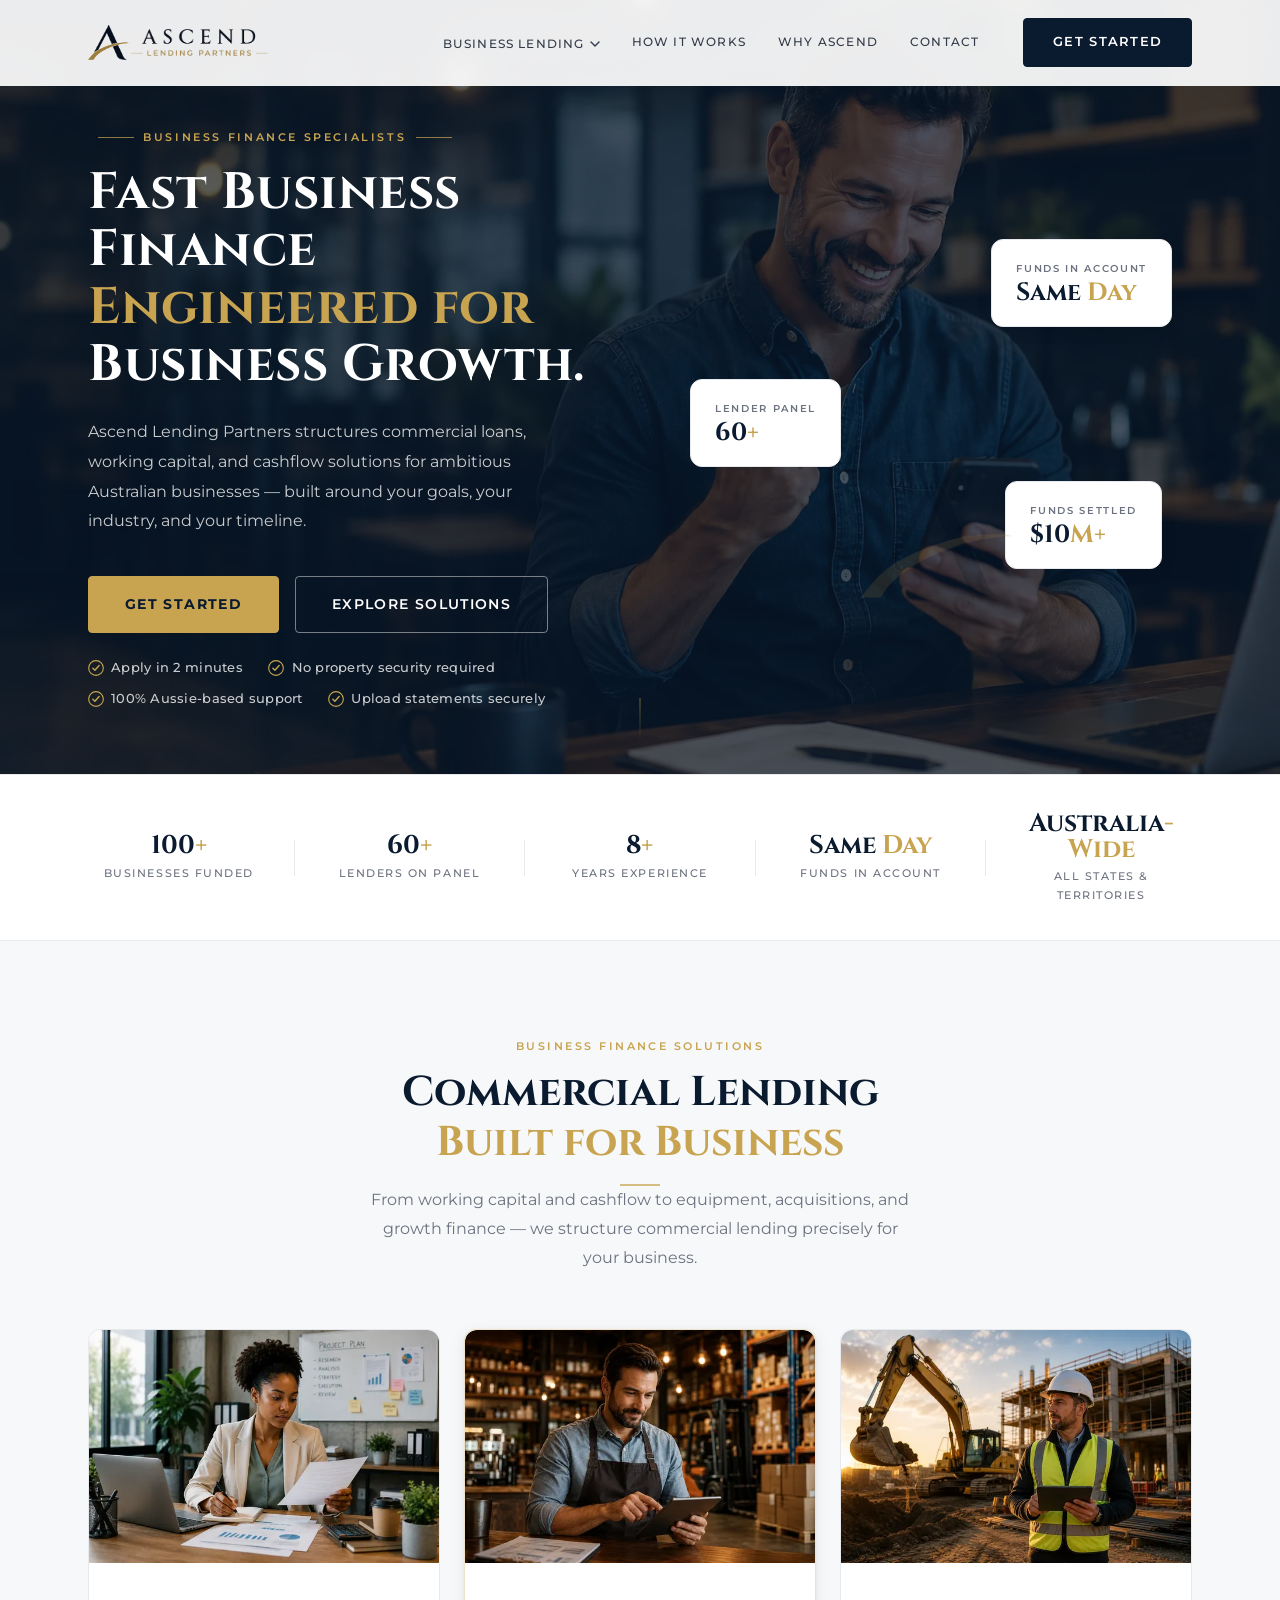
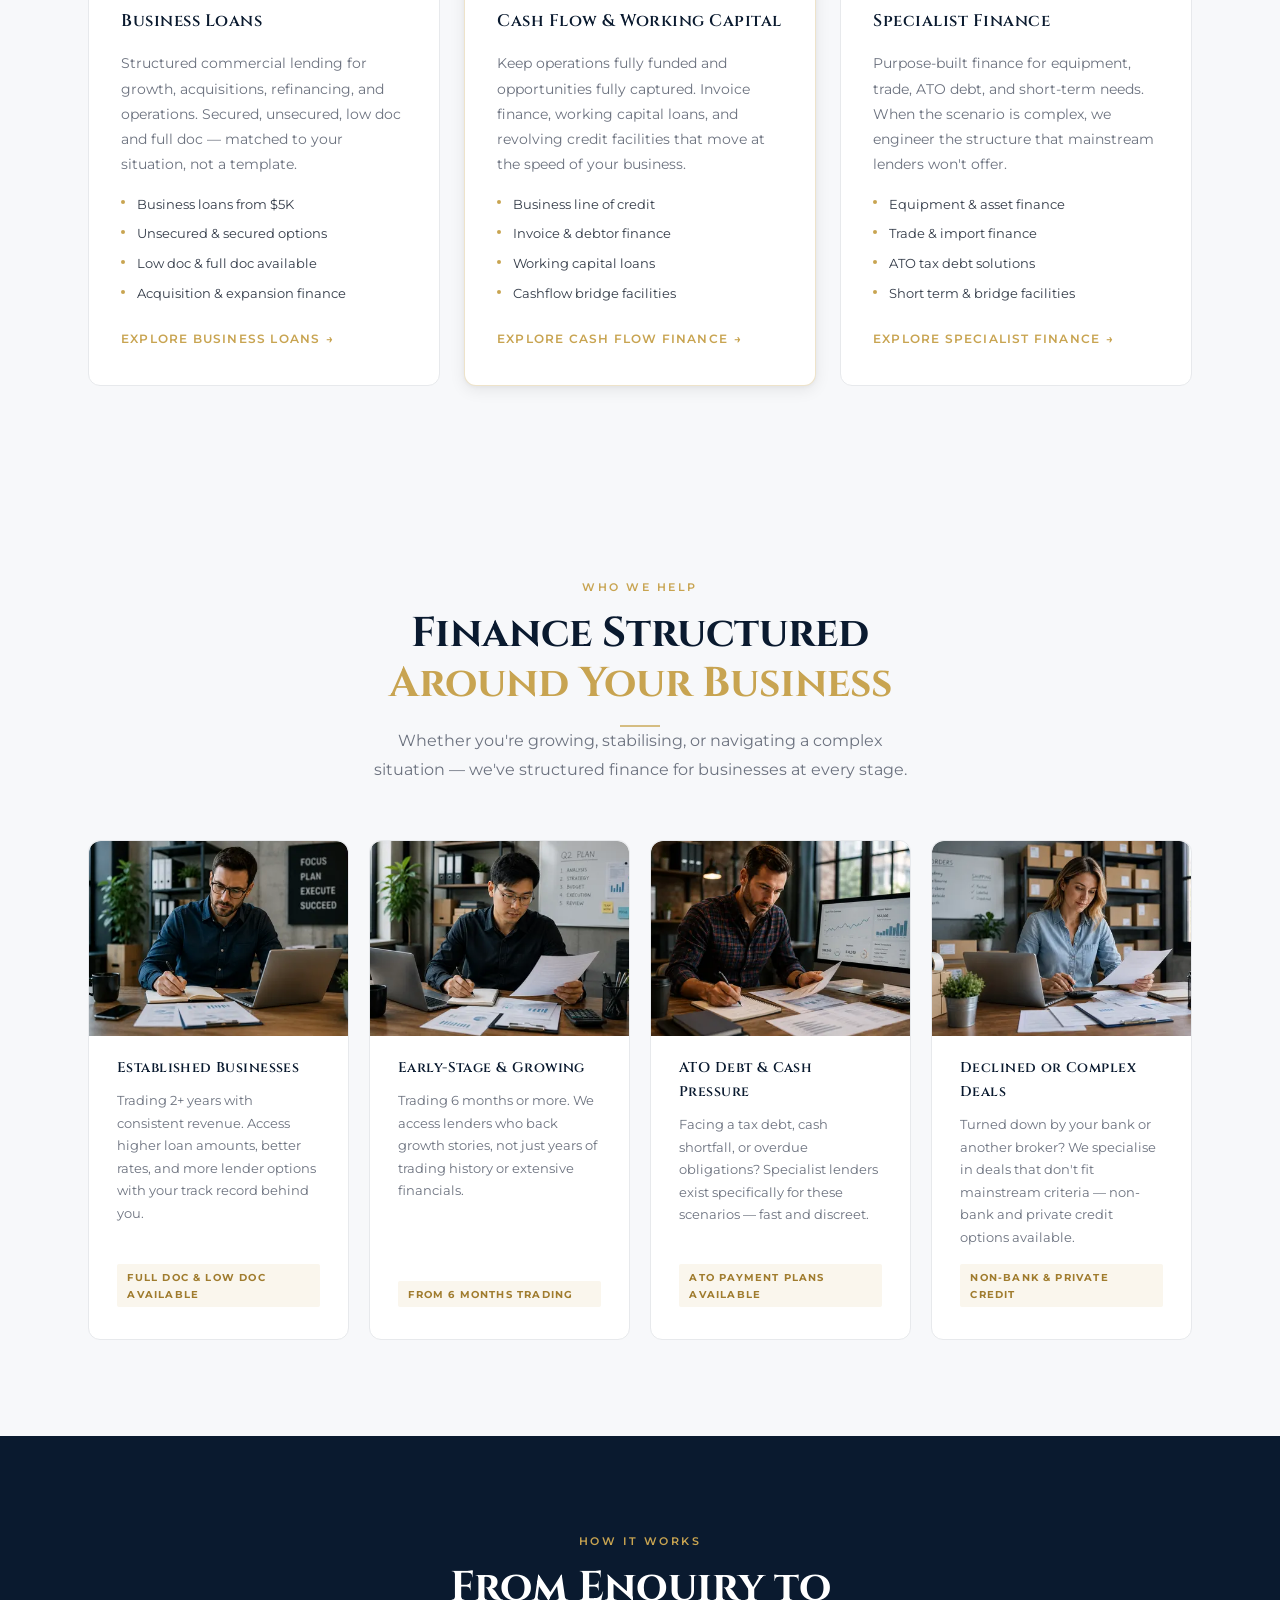
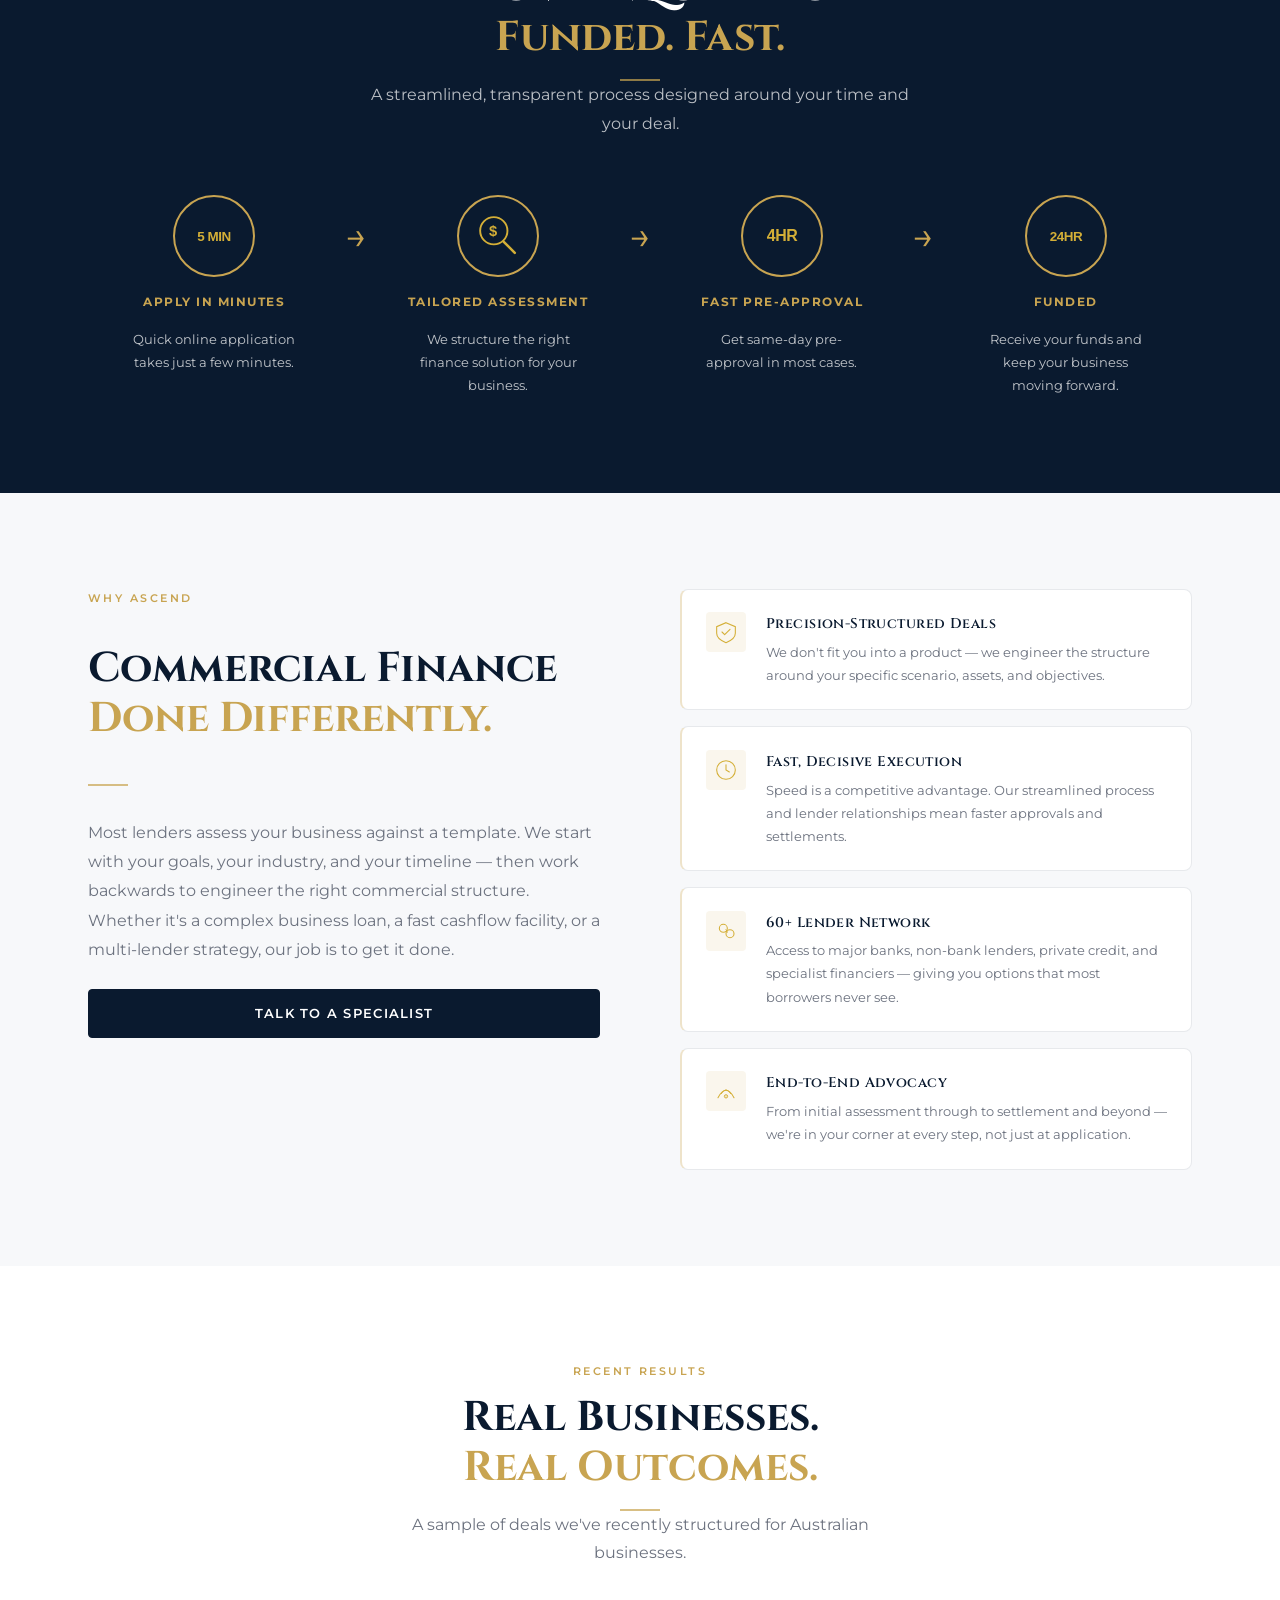
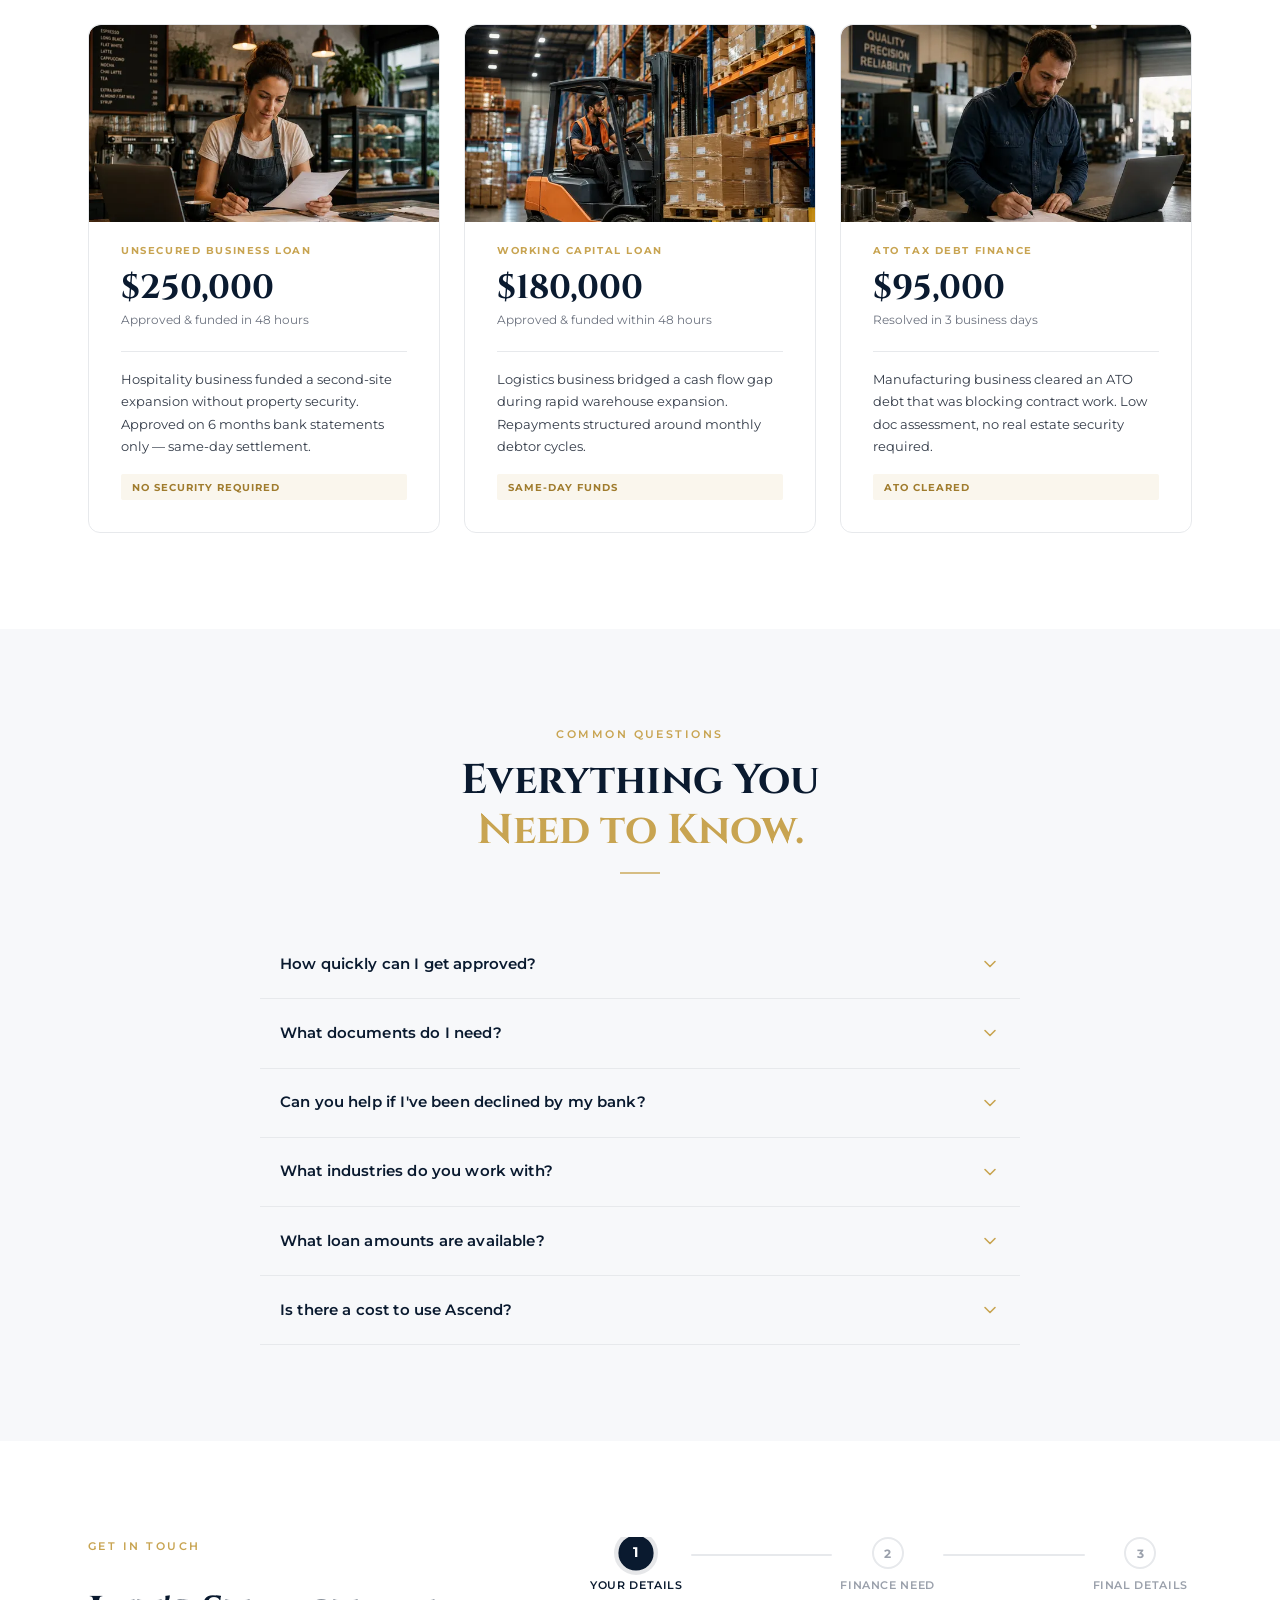
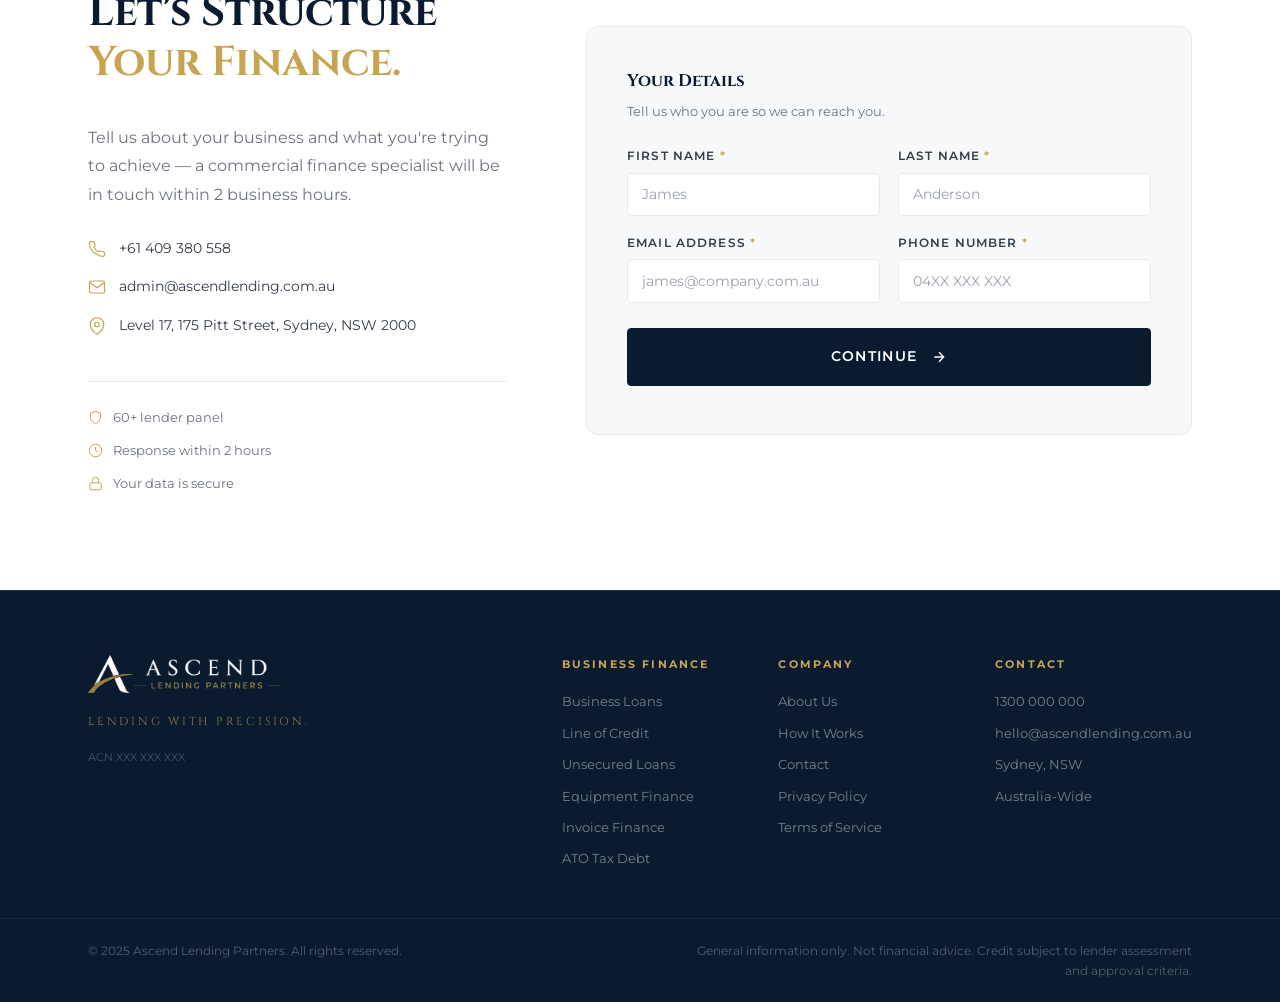
==== index.html @ f9c09571 "Add files via upload" ====
<!doctype html>
<html lang="en">
    <head>
        <meta charset="UTF-8" />
        <meta name="viewport" content="width=device-width, initial-scale=1.0" />
        <meta
            name="description"
            content="Ascend Lending Partners — specialist business finance brokers. Commercial loans, working capital, equipment finance and cashflow solutions for Australian businesses."
        />
        <title>Ascend Lending Partners — Business Finance Specialists</title>
        <style>
            /* Prevent flash of unstyled content */
            body {
                opacity: 0;
                transition: opacity 0.2s;
            }
            body.loaded {
                opacity: 1;
            }
        </style>
        <link rel="preconnect" href="https://fonts.googleapis.com" />
        <link rel="preconnect" href="https://fonts.gstatic.com" crossorigin />
        <link
            href="https://fonts.googleapis.com/css2?family=Cinzel:wght@400;600;700&family=Montserrat:wght@300;400;500;600;700&display=swap"
            rel="stylesheet"
        />
        <!-- Preload critical above-the-fold assets -->
        <link rel="preload" as="image" href="images/hero-bg.webp" type="image/webp" />
        <link rel="preload" as="image" href="images/hero-bg-mobile.webp" type="image/webp" media="(max-width: 768px)" />
        <link rel="stylesheet" href="styles.css" />
    </head>
    <body>
        <!-- ══════════════════════════════════════════
       NAVBAR
  ══════════════════════════════════════════ -->
        <header class="navbar" id="navbar">
            <div class="container navbar__inner">
                <!-- Logo -->
                <a href="#" class="navbar__logo" aria-label="Ascend Lending Partners">
                    <img src="logo-new.svg" alt="Ascend Lending Partners" class="navbar__logo-img" style="height:38px;width:auto;" />
                </a>

                <!-- Desktop Nav -->
                <nav class="navbar__nav" aria-label="Primary navigation">
                    <!-- Mega-menu trigger -->
                    <div class="navbar__mega-wrapper">
                        <button class="navbar__mega-trigger" id="megaTrigger" aria-expanded="false" aria-haspopup="true" aria-controls="megaMenu">
                            Business Lending
                            <svg class="navbar__mega-chevron" viewBox="0 0 10 6" fill="none" xmlns="http://www.w3.org/2000/svg" aria-hidden="true">
                                <path d="M1 1l4 4 4-4" stroke="currentColor" stroke-width="1.4" stroke-linecap="round" stroke-linejoin="round"/>
                            </svg>
                        </button>
                    </div>
                    <a href="#process">How It Works</a>
                    <a href="#why-ascend">Why Ascend</a>
                    <a href="#contact">Contact</a>
                </nav>

                <!-- CTA -->
                <a href="#contact" class="btn btn--navy navbar__cta">Get Started</a>

                <!-- Mobile Hamburger -->
                <button class="navbar__hamburger" id="hamburger" aria-label="Open menu" aria-expanded="false">
                    <span></span><span></span><span></span>
                </button>
            </div>

            <!-- Mega Menu Panel -->
            <div class="navbar__mega" id="megaMenu" aria-hidden="true" role="navigation" aria-label="Business Lending products">
                <div class="container">
                    <div class="navbar__mega-inner">
                        <div class="navbar__mega-col">
                            <p class="navbar__mega-col-title">Business Loans</p>
                            <a href="products/business-loans.html">Business Loans</a>
                            <a href="products/small-business-loans.html">Small Business Loans</a>
                            <a href="products/unsecured-business-loans.html">Unsecured Business Loans</a>
                            <a href="products/secured-business-loans.html">Secured Business Loans</a>
                            <a href="products/low-doc-loans.html">Low Doc Loans</a>
                            <a href="products/high-doc-loans.html">Full Doc Loans</a>
                        </div>
                        <div class="navbar__mega-col">
                            <p class="navbar__mega-col-title">Cash Flow & Working Capital</p>
                            <a href="products/business-line-of-credit.html">Business Line of Credit</a>
                            <a href="products/cashflow-loans.html">Cashflow Loans</a>
                            <a href="products/working-capital-loans.html">Working Capital Loans</a>
                            <a href="products/invoice-finance.html">Invoice Finance</a>
                        </div>
                        <div class="navbar__mega-col">
                            <p class="navbar__mega-col-title">Specialist Finance</p>
                            <a href="products/equipment-finance.html">Equipment Finance</a>
                            <a href="products/trade-finance.html">Trade Finance</a>
                            <a href="products/ato-tax-debt-loans.html">ATO Tax Debt Finance</a>
                            <a href="products/short-term-business-loans.html">Short Term Business Loans</a>
                        </div>
                        <div class="navbar__mega-col">
                            <p class="navbar__mega-col-title">Not sure where to start?</p>
                            <p style="font-size:0.8rem;color:var(--steel);line-height:1.65;margin-bottom:1rem;">Talk to a specialist who understands complex commercial lending — no obligation.</p>
                            <a href="#contact" class="btn btn--navy">Talk to a Specialist</a>
                        </div>
                    </div>
                </div>
            </div>

            <!-- Mobile Menu -->
            <div class="navbar__mobile-menu" id="mobileMenu" aria-hidden="true">
                <!-- Mobile accordion: Business Lending -->
                <div class="mobile-accordion">
                    <button class="mobile-accordion__trigger" id="mobileAccordionTrigger" aria-expanded="false">
                        Business Lending
                        <svg class="mobile-accordion__chevron" viewBox="0 0 12 7" fill="none" xmlns="http://www.w3.org/2000/svg" aria-hidden="true">
                            <path d="M1 1l5 5 5-5" stroke="currentColor" stroke-width="1.4" stroke-linecap="round" stroke-linejoin="round"/>
                        </svg>
                    </button>
                    <div class="mobile-accordion__panel" id="mobileAccordionPanel">
                        <div class="mobile-accordion__grid">
                            <div>
                                <p class="mobile-accordion__col-title">Business Loans</p>
                                <a href="products/business-loans.html" class="mobile-sub-link">Business Loans</a>
                                <a href="products/small-business-loans.html" class="mobile-sub-link">Small Business</a>
                                <a href="products/unsecured-business-loans.html" class="mobile-sub-link">Unsecured Loans</a>
                                <a href="products/secured-business-loans.html" class="mobile-sub-link">Secured Loans</a>
                                <a href="products/low-doc-loans.html" class="mobile-sub-link">Low Doc Loans</a>
                                <a href="products/high-doc-loans.html" class="mobile-sub-link">Full Doc Loans</a>
                            </div>
                            <div>
                                <p class="mobile-accordion__col-title">Cash Flow</p>
                                <a href="products/business-line-of-credit.html" class="mobile-sub-link">Line of Credit</a>
                                <a href="products/cashflow-loans.html" class="mobile-sub-link">Cashflow Loans</a>
                                <a href="products/working-capital-loans.html" class="mobile-sub-link">Working Capital</a>
                                <a href="products/invoice-finance.html" class="mobile-sub-link">Invoice Finance</a>
                                <p class="mobile-accordion__col-title" style="margin-top:0.75rem">Specialist</p>
                                <a href="products/equipment-finance.html" class="mobile-sub-link">Equipment Finance</a>
                                <a href="products/trade-finance.html" class="mobile-sub-link">Trade Finance</a>
                                <a href="products/ato-tax-debt-loans.html" class="mobile-sub-link">ATO Tax Debt</a>
                                <a href="products/short-term-business-loans.html" class="mobile-sub-link">Short Term Loans</a>
                            </div>
                        </div>
                    </div>
                </div>
                <a href="#process" class="mobile-link">How It Works</a>
                <a href="#why-ascend" class="mobile-link">Why Ascend</a>
                <a href="#contact" class="mobile-link">Contact</a>
                <a href="#contact" class="btn btn--navy mobile-cta">Get Started</a>
            </div>
        </header>

        <!-- ══════════════════════════════════════════
       HERO
  ══════════════════════════════════════════ -->
        <section class="hero" id="home">
            <div class="hero__bg-grid" aria-hidden="true"></div>
            <div class="hero__glow hero__glow--left" aria-hidden="true"></div>
            <div class="hero__glow hero__glow--right" aria-hidden="true"></div>

            <div class="container hero__inner">
                <div class="hero__content">
                    <p class="hero__eyebrow">
                        <span class="gold-line"></span>
                        Business Finance Specialists
                        <span class="gold-line"></span>
                    </p>
                    <h1 class="hero__headline">
                        Fast Business Finance<br />
                        <em class="text-gold" style="font-style: normal"
                            >Engineered for</em
                        ><br />
                        Business Growth.
                    </h1>
                    <p class="hero__sub">
                        Ascend Lending Partners structures commercial loans,
                        working capital, and cashflow solutions for ambitious
                        Australian businesses — built around your goals,
                        your industry, and your timeline.
                    </p>
                    <div class="hero__actions">
                        <a href="#contact" class="btn btn--gold-dark btn--lg"
                            >Get Started</a
                        >
                        <a href="#solutions" class="btn btn--outline-light btn--lg"
                            >Explore Solutions</a
                        >
                    </div>

                    <ul class="hero__reassurances" aria-label="Key benefits">
                        <li>
                            <svg viewBox="0 0 18 18" fill="none" xmlns="http://www.w3.org/2000/svg" aria-hidden="true"><circle cx="9" cy="9" r="8.25" stroke="#c8a451" stroke-width="1.25"/><polyline points="5.5,9.25 7.75,11.5 12.5,6.25" stroke="#c8a451" stroke-width="1.6" stroke-linecap="round" stroke-linejoin="round"/></svg>
                            Apply in 2 minutes
                        </li>
                        <li>
                            <svg viewBox="0 0 18 18" fill="none" xmlns="http://www.w3.org/2000/svg" aria-hidden="true"><circle cx="9" cy="9" r="8.25" stroke="#c8a451" stroke-width="1.25"/><polyline points="5.5,9.25 7.75,11.5 12.5,6.25" stroke="#c8a451" stroke-width="1.6" stroke-linecap="round" stroke-linejoin="round"/></svg>
                            No property security required
                        </li>
                        <li>
                            <svg viewBox="0 0 18 18" fill="none" xmlns="http://www.w3.org/2000/svg" aria-hidden="true"><circle cx="9" cy="9" r="8.25" stroke="#c8a451" stroke-width="1.25"/><polyline points="5.5,9.25 7.75,11.5 12.5,6.25" stroke="#c8a451" stroke-width="1.6" stroke-linecap="round" stroke-linejoin="round"/></svg>
                            100% Aussie-based support
                        </li>
                        <li>
                            <svg viewBox="0 0 18 18" fill="none" xmlns="http://www.w3.org/2000/svg" aria-hidden="true"><circle cx="9" cy="9" r="8.25" stroke="#c8a451" stroke-width="1.25"/><polyline points="5.5,9.25 7.75,11.5 12.5,6.25" stroke="#c8a451" stroke-width="1.6" stroke-linecap="round" stroke-linejoin="round"/></svg>
                            Upload statements securely
                        </li>
                    </ul>
                </div>

                <div class="hero__visual" aria-hidden="true">
                    <div class="hero__card hero__card--1">
                        <span class="hero__card-label">Funds in Account</span>
                        <span class="hero__card-value"
                            >Same <span>Day</span></span
                        >
                    </div>
                    <div class="hero__card hero__card--2">
                        <span class="hero__card-label">Lender Panel</span>
                        <span class="hero__card-value">60<span>+</span></span>
                    </div>
                    <div class="hero__card hero__card--3">
                        <span class="hero__card-label">Funds Settled</span>
                        <span class="hero__card-value"
                            >$10<span>M+</span></span
                        >
                    </div>
                    <!-- Decorative emblem -->
                    <div class="hero__emblem" aria-hidden="true">
                        <img src="images/logo-emblem.webp" alt="" loading="lazy" />
                    </div>
                </div>
            </div>

            <div class="hero__scroll-indicator" aria-hidden="true">
                <span></span>
            </div>
        </section>

        <!-- ══════════════════════════════════════════
       TRUST BAR
  ══════════════════════════════════════════ -->
        <section class="trust-bar" aria-label="Trust statistics">
            <div class="container trust-bar__inner">
                <div class="trust-stat">
                    <span class="trust-stat__value">100<span>+</span></span>
                    <span class="trust-stat__label">Businesses Funded</span>
                </div>
                <div class="trust-bar__divider" aria-hidden="true"></div>
                <div class="trust-stat">
                    <span class="trust-stat__value">60<span>+</span></span>
                    <span class="trust-stat__label">Lenders on Panel</span>
                </div>
                <div class="trust-bar__divider" aria-hidden="true"></div>
                <div class="trust-stat">
                    <span class="trust-stat__value">8<span>+</span></span>
                    <span class="trust-stat__label">Years Experience</span>
                </div>
                <div class="trust-bar__divider" aria-hidden="true"></div>
                <div class="trust-stat">
                    <span class="trust-stat__value">Same<span> Day</span></span>
                    <span class="trust-stat__label">Funds in Account</span>
                </div>
                <div class="trust-bar__divider" aria-hidden="true"></div>
                <div class="trust-stat">
                    <span class="trust-stat__value">Australia<span>-Wide</span></span>
                    <span class="trust-stat__label">All States & Territories</span>
                </div>
            </div>
        </section>

        <!-- ══════════════════════════════════════════
       LENDING SOLUTIONS
  ══════════════════════════════════════════ -->
        <section class="solutions" id="solutions">
            <div class="container">
                <div class="section-header">
                    <p class="section-eyebrow">Business Finance Solutions</p>
                    <h2 class="section-title">
                        Commercial Lending<br /><span class="text-gold"
                            >Built for Business</span
                        >
                    </h2>
                    <span class="section-rule" aria-hidden="true"></span>
                    <p class="section-sub">
                        From working capital and cashflow to equipment,
                        acquisitions, and growth finance — we structure
                        commercial lending precisely for your business.
                    </p>
                </div>

                <div class="solutions__grid">
                    <div class="solution-card">
                        <div class="card-img-wrap card-img-wrap--solution">
                            <picture>
                              <source srcset="images/solution-business-600.webp 600w, images/solution-business-900.webp 900w" sizes="(max-width: 768px) 90vw, (max-width: 1200px) 50vw, 400px" type="image/webp" />
                              <img class="solution-card__img" src="logos%20and%20digital%20assets/Image%20May%2027,%202026,%2003_46_54%20PM.png" alt="Business owner reviewing financial documents" loading="lazy" />
                            </picture>
                        </div>
                        <h3 class="solution-card__title">Business Loans</h3>
                        <p class="solution-card__desc">
                            Structured commercial lending for growth,
                            acquisitions, refinancing, and operations. Secured,
                            unsecured, low doc and full doc — matched to your
                            situation, not a template.
                        </p>
                        <ul class="solution-card__list">
                            <li>Business loans from $5K</li>
                            <li>Unsecured & secured options</li>
                            <li>Low doc & full doc available</li>
                            <li>Acquisition & expansion finance</li>
                        </ul>
                        <a href="products/business-loans.html" class="solution-card__link"
                            >Explore Business Loans <span aria-hidden="true">→</span></a
                        >
                    </div>

                    <div class="solution-card solution-card--featured">
                        <div class="card-img-wrap card-img-wrap--solution">
                            <picture>
                              <source srcset="images/solution-cashflow-600.webp 600w, images/solution-cashflow-900.webp 900w" sizes="(max-width: 768px) 90vw, (max-width: 1200px) 50vw, 400px" type="image/webp" />
                              <img class="solution-card__img" src="logos%20and%20digital%20assets/Image%20May%2027,%202026,%2003_26_08%20PM.png" alt="Business owner managing cash flow operations" loading="lazy" />
                            </picture>
                        </div>
                        <h3 class="solution-card__title">Cash Flow & Working Capital</h3>
                        <p class="solution-card__desc">
                            Keep operations fully funded and opportunities
                            fully captured. Invoice finance, working capital
                            loans, and revolving credit facilities that move
                            at the speed of your business.
                        </p>
                        <ul class="solution-card__list">
                            <li>Business line of credit</li>
                            <li>Invoice & debtor finance</li>
                            <li>Working capital loans</li>
                            <li>Cashflow bridge facilities</li>
                        </ul>
                        <a href="products/cashflow-loans.html" class="solution-card__link"
                            >Explore Cash Flow Finance <span aria-hidden="true">→</span></a
                        >
                    </div>

                    <div class="solution-card">
                        <div class="card-img-wrap card-img-wrap--solution">
                            <picture>
                              <source srcset="images/solution-specialist-600.webp 600w, images/solution-specialist-900.webp 900w" sizes="(max-width: 768px) 90vw, (max-width: 1200px) 50vw, 400px" type="image/webp" />
                              <img class="solution-card__img" src="logos%20and%20digital%20assets/Image%20May%2027,%202026,%2003_33_32%20PM.png" alt="Construction and specialist project finance" loading="lazy" />
                            </picture>
                        </div>
                        <h3 class="solution-card__title">Specialist Finance</h3>
                        <p class="solution-card__desc">
                            Purpose-built finance for equipment, trade, ATO
                            debt, and short-term needs. When the scenario is
                            complex, we engineer the structure that mainstream
                            lenders won't offer.
                        </p>
                        <ul class="solution-card__list">
                            <li>Equipment & asset finance</li>
                            <li>Trade & import finance</li>
                            <li>ATO tax debt solutions</li>
                            <li>Short term & bridge facilities</li>
                        </ul>
                        <a href="products/equipment-finance.html" class="solution-card__link"
                            >Explore Specialist Finance <span aria-hidden="true">→</span></a
                        >
                    </div>
                </div>
            </div>
        </section>

        <!-- ══════════════════════════════════════════
       WHO WE HELP
  ══════════════════════════════════════════ -->
        <section class="who-we-help" id="who-we-help">
            <div class="container">
                <div class="section-header">
                    <p class="section-eyebrow">Who We Help</p>
                    <h2 class="section-title">Finance Structured<br /><span class="text-gold">Around Your Business</span></h2>
                    <span class="section-rule" aria-hidden="true"></span>
                    <p class="section-sub">Whether you're growing, stabilising, or navigating a complex situation — we've structured finance for businesses at every stage.</p>
                </div>
                <div class="wwh__grid">
                    <div class="wwh-card">
                        <div class="card-img-wrap card-img-wrap--wwh">
                            <picture>
                              <source srcset="images/client-established-480.webp 480w, images/client-established-800.webp 800w" sizes="(max-width: 768px) 50vw, 25vw" type="image/webp" />
                              <img class="wwh-card__img" src="logos%20and%20digital%20assets/Image%20May%2027,%202026,%2003_43_58%20PM.png" alt="Established business owner reviewing plans" loading="lazy" />
                            </picture>
                        </div>
                        <h3 class="wwh-card__title">Established Businesses</h3>
                        <p class="wwh-card__desc">Trading 2+ years with consistent revenue. Access higher loan amounts, better rates, and more lender options with your track record behind you.</p>
                        <span class="wwh-card__tag">Full Doc &amp; Low Doc available</span>
                    </div>
                    <div class="wwh-card">
                        <div class="card-img-wrap card-img-wrap--wwh">
                            <picture>
                              <source srcset="images/client-growth-480.webp 480w, images/client-growth-800.webp 800w" sizes="(max-width: 768px) 50vw, 25vw" type="image/webp" />
                              <img class="wwh-card__img" src="logos%20and%20digital%20assets/Image%20May%2027,%202026,%2003_48_37%20PM.png" alt="Early-stage business growth planning" loading="lazy" />
                            </picture>
                        </div>
                        <h3 class="wwh-card__title">Early-Stage &amp; Growing</h3>
                        <p class="wwh-card__desc">Trading 6 months or more. We access lenders who back growth stories, not just years of trading history or extensive financials.</p>
                        <span class="wwh-card__tag">From 6 months trading</span>
                    </div>
                    <div class="wwh-card">
                        <div class="card-img-wrap card-img-wrap--wwh">
                            <picture>
                              <source srcset="images/client-finance-480.webp 480w, images/client-finance-800.webp 800w" sizes="(max-width: 768px) 50vw, 25vw" type="image/webp" />
                              <img class="wwh-card__img" src="logos%20and%20digital%20assets/Image%20May%2027,%202026,%2003_29_26%20PM.png" alt="Business owner reviewing financial position" loading="lazy" />
                            </picture>
                        </div>
                        <h3 class="wwh-card__title">ATO Debt &amp; Cash Pressure</h3>
                        <p class="wwh-card__desc">Facing a tax debt, cash shortfall, or overdue obligations? Specialist lenders exist specifically for these scenarios — fast and discreet.</p>
                        <span class="wwh-card__tag">ATO payment plans available</span>
                    </div>
                    <div class="wwh-card">
                        <div class="card-img-wrap card-img-wrap--wwh">
                            <picture>
                              <source srcset="images/client-complex-480.webp 480w, images/client-complex-800.webp 800w" sizes="(max-width: 768px) 50vw, 25vw" type="image/webp" />
                              <img class="wwh-card__img" src="logos%20and%20digital%20assets/Image%20May%2027,%202026,%2003_39_18%20PM.png" alt="Business owner navigating complex finance" loading="lazy" />
                            </picture>
                        </div>
                        <h3 class="wwh-card__title">Declined or Complex Deals</h3>
                        <p class="wwh-card__desc">Turned down by your bank or another broker? We specialise in deals that don't fit mainstream criteria — non-bank and private credit options available.</p>
                        <span class="wwh-card__tag">Non-bank &amp; private credit</span>
                    </div>
                </div>
            </div>
        </section>

        <!-- ══════════════════════════════════════════
       PROCESS
  ══════════════════════════════════════════ -->
        <section class="process" id="process">
            <div class="container">
                <div class="section-header">
                    <p class="section-eyebrow">How It Works</p>
                    <h2 class="section-title">
                        From Enquiry to<br /><span class="text-gold">Funded. Fast.</span>
                    </h2>
                    <span class="section-rule" aria-hidden="true"></span>
                    <p class="section-sub">
                        A streamlined, transparent process designed around your
                        time and your deal.
                    </p>
                </div>

                <div class="process__steps">

                    <!-- Step 1 -->
                    <div class="process__step">
                        <div class="process__step-icon" aria-hidden="true">
                            <svg viewBox="0 0 50 40" fill="none" xmlns="http://www.w3.org/2000/svg">
                                <text x="25" y="26" font-family="Arial, sans-serif" font-size="16" font-weight="900" fill="#D4AF37" text-anchor="middle" letter-spacing="-0.5">5 MIN</text>
                            </svg>
                        </div>
                        <h3 class="process__step-title">Apply in Minutes</h3>
                        <p class="process__step-desc">Quick online application takes just a few minutes.</p>
                    </div>

                    <div class="process__connector" aria-hidden="true">→</div>

                    <!-- Step 2 -->
                    <div class="process__step">
                        <div class="process__step-icon" aria-hidden="true">
                            <svg viewBox="0 0 40 40" fill="none" xmlns="http://www.w3.org/2000/svg">
                                <circle cx="16" cy="15" r="13" stroke="#D4AF37" stroke-width="1.8"/>
                                <line x1="25.5" y1="25.5" x2="36" y2="36" stroke="#D4AF37" stroke-width="2.4" stroke-linecap="round"/>
                                <text x="11.5" y="20" font-family="Arial, sans-serif" font-size="14" font-weight="700" fill="#D4AF37">$</text>
                            </svg>
                        </div>
                        <h3 class="process__step-title">Tailored Assessment</h3>
                        <p class="process__step-desc">We structure the right finance solution for your business.</p>
                    </div>

                    <div class="process__connector" aria-hidden="true">→</div>

                    <!-- Step 3 -->
                    <div class="process__step">
                        <div class="process__step-icon" aria-hidden="true">
                            <svg viewBox="0 0 50 40" fill="none" xmlns="http://www.w3.org/2000/svg">
                                <text x="25" y="26" font-family="Arial, sans-serif" font-size="19" font-weight="900" fill="#D4AF37" text-anchor="middle" letter-spacing="-0.5">4HR</text>
                            </svg>
                        </div>
                        <h3 class="process__step-title">Fast Pre-Approval</h3>
                        <p class="process__step-desc">Get same-day pre-approval in most cases.</p>
                    </div>

                    <div class="process__connector" aria-hidden="true">→</div>

                    <!-- Step 4 -->
                    <div class="process__step">
                        <div class="process__step-icon" aria-hidden="true">
                            <svg viewBox="0 0 50 40" fill="none" xmlns="http://www.w3.org/2000/svg">
                                <text x="25" y="26" font-family="Arial, sans-serif" font-size="16" font-weight="900" fill="#D4AF37" text-anchor="middle" letter-spacing="-0.5">24HR</text>
                            </svg>
                        </div>
                        <h3 class="process__step-title">Funded</h3>
                        <p class="process__step-desc">Receive your funds and keep your business moving forward.</p>
                    </div>

                </div>
            </div>
        </section>

        <!-- ══════════════════════════════════════════
       WHY ASCEND
  ══════════════════════════════════════════ -->
        <section class="why-ascend" id="why-ascend">
            <div class="why-ascend__bg" aria-hidden="true"></div>
            <div class="container why-ascend__inner">
                <div class="why-ascend__left">
                    <p class="section-eyebrow">Why Ascend</p>
                    <h2 class="section-title">
                        Commercial Finance<br /><span class="text-gold"
                            >Done Differently.</span
                        >
                    </h2>
                    <span
                        class="section-rule"
                        style="margin: 0 0 0.5rem"
                        aria-hidden="true"
                    ></span>
                    <p class="why-ascend__body">
                        Most lenders assess your business against a template.
                        We start with your goals, your industry, and your
                        timeline — then work backwards to engineer the right
                        commercial structure. Whether it's a complex business
                        loan, a fast cashflow facility, or a multi-lender
                        strategy, our job is to get it done.
                    </p>
                    <a href="#contact" class="btn btn--navy"
                        >Talk to a Specialist</a
                    >
                </div>

                <div class="why-ascend__right">
                    <div class="why-card">
                        <div class="why-card__icon" aria-hidden="true">
                            <svg
                                viewBox="0 0 36 36"
                                fill="none"
                                xmlns="http://www.w3.org/2000/svg"
                            >
                                <path
                                    d="M18 4 L32 10 V20 C32 26 26 31 18 34 C10 31 4 26 4 20 V10 Z"
                                    stroke="#D4AF37"
                                    stroke-width="1.6"
                                    fill="none"
                                />
                                <path
                                    d="M12 18l4 4 8-8"
                                    stroke="#D4AF37"
                                    stroke-width="1.6"
                                    stroke-linecap="round"
                                    stroke-linejoin="round"
                                />
                            </svg>
                        </div>
                        <div>
                            <h3 class="why-card__title">
                                Precision-Structured Deals
                            </h3>
                            <p class="why-card__desc">
                                We don't fit you into a product — we engineer
                                the structure around your specific scenario,
                                assets, and objectives.
                            </p>
                        </div>
                    </div>

                    <div class="why-card">
                        <div class="why-card__icon" aria-hidden="true">
                            <svg
                                viewBox="0 0 36 36"
                                fill="none"
                                xmlns="http://www.w3.org/2000/svg"
                            >
                                <circle
                                    cx="18"
                                    cy="18"
                                    r="14"
                                    stroke="#D4AF37"
                                    stroke-width="1.6"
                                />
                                <path
                                    d="M18 10v8l5 3"
                                    stroke="#D4AF37"
                                    stroke-width="1.6"
                                    stroke-linecap="round"
                                />
                            </svg>
                        </div>
                        <div>
                            <h3 class="why-card__title">
                                Fast, Decisive Execution
                            </h3>
                            <p class="why-card__desc">
                                Speed is a competitive advantage. Our
                                streamlined process and lender relationships
                                mean faster approvals and settlements.
                            </p>
                        </div>
                    </div>

                    <div class="why-card">
                        <div class="why-card__icon" aria-hidden="true">
                            <svg
                                viewBox="0 0 36 36"
                                fill="none"
                                xmlns="http://www.w3.org/2000/svg"
                            >
                                <circle
                                    cx="14"
                                    cy="14"
                                    r="6"
                                    stroke="#D4AF37"
                                    stroke-width="1.6"
                                />
                                <circle
                                    cx="24"
                                    cy="22"
                                    r="6"
                                    stroke="#D4AF37"
                                    stroke-width="1.6"
                                />
                                <path
                                    d="M18 16 Q20 18 20 20"
                                    stroke="#D4AF37"
                                    stroke-width="1.4"
                                    stroke-linecap="round"
                                />
                            </svg>
                        </div>
                        <div>
                            <h3 class="why-card__title">60+ Lender Network</h3>
                            <p class="why-card__desc">
                                Access to major banks, non-bank lenders, private
                                credit, and specialist financiers — giving you
                                options that most borrowers never see.
                            </p>
                        </div>
                    </div>

                    <div class="why-card">
                        <div class="why-card__icon" aria-hidden="true">
                            <svg
                                viewBox="0 0 36 36"
                                fill="none"
                                xmlns="http://www.w3.org/2000/svg"
                            >
                                <path
                                    d="M6 28 Q18 6 30 28"
                                    stroke="#D4AF37"
                                    stroke-width="1.6"
                                    stroke-linecap="round"
                                    fill="none"
                                />
                                <path
                                    d="M11 22 Q18 10 25 22"
                                    stroke="#D4AF37"
                                    stroke-width="1.4"
                                    stroke-linecap="round"
                                    fill="none"
                                />
                                <circle
                                    cx="18"
                                    cy="26"
                                    r="2.5"
                                    fill="#D4AF37"
                                    fill-opacity="0.25"
                                    stroke="#D4AF37"
                                    stroke-width="1.4"
                                />
                            </svg>
                        </div>
                        <div>
                            <h3 class="why-card__title">End-to-End Advocacy</h3>
                            <p class="why-card__desc">
                                From initial assessment through to settlement
                                and beyond — we're in your corner at every step,
                                not just at application.
                            </p>
                        </div>
                    </div>
                </div>
            </div>
        </section>

        <!-- ══════════════════════════════════════════
       RECENT RESULTS
  ══════════════════════════════════════════ -->
        <section class="results">
            <div class="container">
                <div class="section-header">
                    <p class="section-eyebrow">Recent Results</p>
                    <h2 class="section-title">Real Businesses.<br /><span class="text-gold">Real Outcomes.</span></h2>
                    <span class="section-rule" aria-hidden="true"></span>
                    <p class="section-sub">A sample of deals we've recently structured for Australian businesses.</p>
                </div>
                <div class="results__grid">
                    <div class="result-card">
                        <div class="card-img-wrap card-img-wrap--result">
                            <picture>
                              <source srcset="images/result-cafe-600.webp 600w, images/result-cafe-1000.webp 1000w" sizes="(max-width: 768px) 90vw, (max-width: 1200px) 50vw, 33vw" type="image/webp" />
                              <img class="result-card__img" src="logos%20and%20digital%20assets/Image%20May%2027,%202026,%2003_34_36%20PM.png" alt="Café owner reviewing expansion documents" loading="lazy" />
                            </picture>
                        </div>
                        <p class="result-card__type">Unsecured Business Loan</p>
                        <p class="result-card__amount">$250,000</p>
                        <p class="result-card__meta">Approved &amp; funded in 48 hours</p>
                        <p class="result-card__outcome">Hospitality business funded a second-site expansion without property security. Approved on 6 months bank statements only — same-day settlement.</p>
                        <span class="result-card__badge">No Security Required</span>
                    </div>
                    <div class="result-card">
                        <div class="card-img-wrap card-img-wrap--result">
                            <picture>
                              <source srcset="images/result-logistics-600.webp 600w, images/result-logistics-1000.webp 1000w" sizes="(max-width: 768px) 90vw, (max-width: 1200px) 50vw, 33vw" type="image/webp" />
                              <img class="result-card__img" src="logos%20and%20digital%20assets/Image%20May%2027,%202026,%2003_27_36%20PM.png" alt="Logistics warehouse and fleet operations" loading="lazy" />
                            </picture>
                        </div>
                        <p class="result-card__type">Working Capital Loan</p>
                        <p class="result-card__amount">$180,000</p>
                        <p class="result-card__meta">Approved &amp; funded within 48 hours</p>
                        <p class="result-card__outcome">Logistics business bridged a cash flow gap during rapid warehouse expansion. Repayments structured around monthly debtor cycles.</p>
                        <span class="result-card__badge">Same-Day Funds</span>
                    </div>
                    <div class="result-card">
                        <div class="card-img-wrap card-img-wrap--result">
                            <picture>
                              <source srcset="images/result-manufacturing-600.webp 600w, images/result-manufacturing-1000.webp 1000w" sizes="(max-width: 768px) 90vw, (max-width: 1200px) 50vw, 33vw" type="image/webp" />
                              <img class="result-card__img" src="logos%20and%20digital%20assets/Image%20May%2027,%202026,%2003_36_03%20PM.png" alt="Manufacturing business owner signing finance agreement" loading="lazy" />
                            </picture>
                        </div>
                        <p class="result-card__type">ATO Tax Debt Finance</p>
                        <p class="result-card__amount">$95,000</p>
                        <p class="result-card__meta">Resolved in 3 business days</p>
                        <p class="result-card__outcome">Manufacturing business cleared an ATO debt that was blocking contract work. Low doc assessment, no real estate security required.</p>
                        <span class="result-card__badge">ATO Cleared</span>
                    </div>
                </div>
            </div>
        </section>

        <!-- ══════════════════════════════════════════
       FAQ
  ══════════════════════════════════════════ -->
        <section class="faq-section" id="faq">
            <div class="container">
                <div class="section-header">
                    <p class="section-eyebrow">Common Questions</p>
                    <h2 class="section-title">Everything You<br /><span class="text-gold">Need to Know.</span></h2>
                    <span class="section-rule" aria-hidden="true"></span>
                </div>
                <div class="faq-list">
                    <div class="faq-item">
                        <button class="faq-question">How quickly can I get approved?</button>
                        <div class="faq-answer"><p>Most business loans are approved and funded the same day or within 24–48 hours of application. Funds land directly in your account — no waiting on slow bank processes. We'll confirm your expected timeline before you commit to anything.</p></div>
                    </div>
                    <div class="faq-item">
                        <button class="faq-question">What documents do I need?</button>
                        <div class="faq-answer"><p>For low doc loans, typically just 6 months of business bank statements. Full doc applications may require tax returns, BAS statements, and financials depending on loan size and lender. We'll tell you exactly what's needed before you start.</p></div>
                    </div>
                    <div class="faq-item">
                        <button class="faq-question">Can you help if I've been declined by my bank?</button>
                        <div class="faq-answer"><p>Yes — many of our clients come to us after a bank decline. Our panel includes non-bank lenders, private credit providers, and specialist financiers who assess businesses very differently to the major banks.</p></div>
                    </div>
                    <div class="faq-item">
                        <button class="faq-question">What industries do you work with?</button>
                        <div class="faq-answer"><p>We work across most Australian industries — construction, retail, hospitality, manufacturing, professional services, healthcare, transport, and more. Some lenders have industry restrictions; we'll match you only to those who actively lend in your sector.</p></div>
                    </div>
                    <div class="faq-item">
                        <button class="faq-question">What loan amounts are available?</button>
                        <div class="faq-answer"><p>Business finance from $5,000 up to $30 million depending on the product and your situation. Unsecured loans typically go to $500K–$750K. Secured and property-backed facilities can go significantly higher.</p></div>
                    </div>
                    <div class="faq-item">
                        <button class="faq-question">Is there a cost to use Ascend?</button>
                        <div class="faq-answer"><p>We are paid a referral fee by lenders when your loan settles — there is no upfront cost to you. We'll always be transparent about any lender fees or charges before you proceed.</p></div>
                    </div>
                </div>
            </div>
        </section>

        <!-- ══════════════════════════════════════════
       CONTACT / LEAD FORM  (modernised)
  ══════════════════════════════════════════ -->
        <section class="contact" id="contact">
            <div class="container contact__inner">
                <div class="contact__left">
                    <p class="section-eyebrow">Get In Touch</p>
                    <h2 class="section-title">
                        Let's Structure<br /><span class="text-gold">Your Finance.</span>
                    </h2>
                    <p class="contact__body">
                        Tell us about your business and what you're trying to
                        achieve — a commercial finance specialist will be in
                        touch within 2 business hours.
                    </p>

                    <div class="contact__details">
                        <div class="contact__detail">
                            <svg viewBox="0 0 24 24" fill="none" stroke="#C8A451" stroke-width="1.6" stroke-linecap="round" stroke-linejoin="round" aria-hidden="true">
                                <path d="M22 16.92v3a2 2 0 0 1-2.18 2 19.79 19.79 0 0 1-8.63-3.07A19.5 19.5 0 0 1 4.69 13a19.79 19.79 0 0 1-3.07-8.67A2 2 0 0 1 3.6 2.18h3a2 2 0 0 1 2 1.72 12.84 12.84 0 0 0 .7 2.81 2 2 0 0 1-.45 2.11L7.91 9.91a16 16 0 0 0 6.08 6.08l.91-.91a2 2 0 0 1 2.11-.45 12.84 12.84 0 0 0 2.81.7A2 2 0 0 1 21.92 17z"/>
                            </svg>
                            <a href="tel:+61409380558" style="color:inherit;text-decoration:none;">+61 409 380 558</a>
                        </div>
                        <div class="contact__detail">
                            <svg viewBox="0 0 24 24" fill="none" stroke="#C8A451" stroke-width="1.6" stroke-linecap="round" stroke-linejoin="round" aria-hidden="true">
                                <path d="M4 4h16c1.1 0 2 .9 2 2v12c0 1.1-.9 2-2 2H4c-1.1 0-2-.9-2-2V6c0-1.1.9-2 2-2z"/>
                                <polyline points="22,6 12,13 2,6"/>
                            </svg>
                            <a href="mailto:admin@ascendlending.com.au" style="color:inherit;text-decoration:none;">admin@ascendlending.com.au</a>
                        </div>
                        <div class="contact__detail">
                            <svg viewBox="0 0 24 24" fill="none" stroke="#C8A451" stroke-width="1.6" stroke-linecap="round" stroke-linejoin="round" aria-hidden="true">
                                <path d="M21 10c0 7-9 13-9 13s-9-6-9-13a9 9 0 0 1 18 0z"/>
                                <circle cx="12" cy="10" r="3"/>
                            </svg>
                            <span>Level 17, 175 Pitt Street, Sydney, NSW 2000</span>
                        </div>
                    </div>

                    <!-- Trust badges -->
                    <div class="contact__trust">
                        <div class="contact__trust-item">
                            <svg viewBox="0 0 24 24" fill="none" stroke="#C8A451" stroke-width="1.6" aria-hidden="true"><path d="M12 22s8-4 8-10V5l-8-3-8 3v7c0 6 8 10 8 10z"/></svg>
                            <span>60+ lender panel</span>
                        </div>
                        <div class="contact__trust-item">
                            <svg viewBox="0 0 24 24" fill="none" stroke="#C8A451" stroke-width="1.6" aria-hidden="true"><circle cx="12" cy="12" r="10"/><polyline points="12 6 12 12 16 14"/></svg>
                            <span>Response within 2 hours</span>
                        </div>
                        <div class="contact__trust-item">
                            <svg viewBox="0 0 24 24" fill="none" stroke="#C8A451" stroke-width="1.6" aria-hidden="true"><rect x="3" y="11" width="18" height="11" rx="2" ry="2"/><path d="M7 11V7a5 5 0 0 1 10 0v4"/></svg>
                            <span>Your data is secure</span>
                        </div>
                    </div>
                </div>

                <div class="contact__right">
                    <!-- Step progress indicator -->
                    <div class="form-stepper" id="formStepper" aria-label="Form progress">
                        <div class="form-stepper__step active" data-step="1">
                            <div class="form-stepper__dot"><span>1</span></div>
                            <div class="form-stepper__label">Your Details</div>
                        </div>
                        <div class="form-stepper__line"></div>
                        <div class="form-stepper__step" data-step="2">
                            <div class="form-stepper__dot"><span>2</span></div>
                            <div class="form-stepper__label">Finance Need</div>
                        </div>
                        <div class="form-stepper__line"></div>
                        <div class="form-stepper__step" data-step="3">
                            <div class="form-stepper__dot"><span>3</span></div>
                            <div class="form-stepper__label">Final Details</div>
                        </div>
                    </div>

                    <form class="contact-form" id="contactForm" novalidate>
                        <!-- ── STEP 1: Your Details ── -->
                        <div class="form-step" id="step1">
                            <div class="form-step__header">
                                <h3 class="form-step__title">Your Details</h3>
                                <p class="form-step__sub">Tell us who you are so we can reach you.</p>
                            </div>
                            <div class="form-row">
                                <div class="form-group">
                                    <label for="firstName">First Name <span class="required" aria-hidden="true">*</span></label>
                                    <input type="text" id="firstName" name="firstName" placeholder="James" required autocomplete="given-name" />
                                    <span class="form-error" role="alert"></span>
                                </div>
                                <div class="form-group">
                                    <label for="lastName">Last Name <span class="required" aria-hidden="true">*</span></label>
                                    <input type="text" id="lastName" name="lastName" placeholder="Anderson" required autocomplete="family-name" />
                                    <span class="form-error" role="alert"></span>
                                </div>
                            </div>
                            <div class="form-row">
                                <div class="form-group">
                                    <label for="email">Email Address <span class="required" aria-hidden="true">*</span></label>
                                    <input type="email" id="email" name="email" placeholder="james@company.com.au" required autocomplete="email" />
                                    <span class="form-error" role="alert"></span>
                                </div>
                                <div class="form-group">
                                    <label for="phone">Phone Number <span class="required" aria-hidden="true">*</span></label>
                                    <input type="tel" id="phone" name="phone" placeholder="04XX XXX XXX" required autocomplete="tel" />
                                    <span class="form-error" role="alert"></span>
                                </div>
                            </div>
                            <div class="form-nav">
                                <button type="button" class="btn btn--navy btn--full btn--lg" id="toStep2">
                                    Continue <svg viewBox="0 0 24 24" fill="none" stroke="currentColor" stroke-width="2" style="width:16px;height:16px;margin-left:6px;vertical-align:middle;" aria-hidden="true"><path d="M5 12h14M12 5l7 7-7 7"/></svg>
                                </button>
                            </div>
                        </div>

                        <!-- ── STEP 2: Finance Need ── -->
                        <div class="form-step" id="step2" style="display:none;">
                            <div class="form-step__header">
                                <h3 class="form-step__title">Finance Need</h3>
                                <p class="form-step__sub">What type of funding are you looking for?</p>
                            </div>
                            <div class="form-group">
                                <label>Loan Type <span class="required" aria-hidden="true">*</span></label>
                                <div class="pill-grid" id="loanTypePills" role="group" aria-label="Select loan type">
                                    <button type="button" class="pill" data-value="business-loan">Business Loan</button>
                                    <button type="button" class="pill" data-value="line-of-credit">Line of Credit</button>
                                    <button type="button" class="pill" data-value="cashflow">Cash Flow</button>
                                    <button type="button" class="pill" data-value="equipment">Equipment Finance</button>
                                    <button type="button" class="pill" data-value="invoice">Invoice Finance</button>
                                    <button type="button" class="pill" data-value="trade">Trade Finance</button>
                                    <button type="button" class="pill" data-value="ato">ATO Tax Debt</button>
                                    <button type="button" class="pill" data-value="short-term">Short Term</button>
                                    <button type="button" class="pill" data-value="other">Other / Not Sure</button>
                                </div>
                                <input type="hidden" id="loanType" name="loanType" required />
                                <span class="form-error" id="loanTypeError" role="alert"></span>
                            </div>
                            <div class="form-group" style="margin-top:1.75rem;">
                                <label>Approximate Loan Amount</label>
                                <div class="slider-display">
                                    <span class="slider-amount" id="sliderAmount">$250,000</span>
                                </div>
                                <div class="slider-wrap">
                                    <input type="range" id="loanAmountSlider" name="loanAmount" min="10000" max="1000000" step="5000" value="250000" class="amount-slider" />
                                </div>
                                <div class="slider-labels">
                                    <span>$10,000</span>
                                    <span>$1M+</span>
                                </div>
                            </div>
                            <div class="form-nav form-nav--split">
                                <button type="button" class="btn btn--outline btn--lg" id="backToStep1">
                                    <svg viewBox="0 0 24 24" fill="none" stroke="currentColor" stroke-width="2" style="width:16px;height:16px;margin-right:6px;vertical-align:middle;" aria-hidden="true"><path d="M19 12H5M12 19l-7-7 7-7"/></svg> Back
                                </button>
                                <button type="button" class="btn btn--navy btn--lg" id="toStep3">
                                    Continue <svg viewBox="0 0 24 24" fill="none" stroke="currentColor" stroke-width="2" style="width:16px;height:16px;margin-left:6px;vertical-align:middle;" aria-hidden="true"><path d="M5 12h14M12 5l7 7-7 7"/></svg>
                                </button>
                            </div>
                        </div>

                        <!-- ── STEP 3: Final Details ── -->
                        <div class="form-step" id="step3" style="display:none;">
                            <div class="form-step__header">
                                <h3 class="form-step__title">Final Details</h3>
                                <p class="form-step__sub">Help us understand your situation before we call.</p>
                            </div>
                            <div class="form-group">
                                <label for="message">Tell Us About Your Business</label>
                                <textarea id="message" name="message" rows="5" placeholder="Briefly describe your funding need, industry, and any key details that will help us prepare..."></textarea>
                            </div>
                            <div class="form-nav form-nav--split">
                                <button type="button" class="btn btn--outline btn--lg" id="backToStep2">
                                    <svg viewBox="0 0 24 24" fill="none" stroke="currentColor" stroke-width="2" style="width:16px;height:16px;margin-right:6px;vertical-align:middle;" aria-hidden="true"><path d="M19 12H5M12 19l-7-7 7-7"/></svg> Back
                                </button>
                                <button type="submit" class="btn btn--navy btn--lg" id="submitBtn">
                                    <span class="btn-text">Submit Enquiry</span>
                                    <span class="btn-loading" aria-hidden="true" style="display:none;">
                                        <svg viewBox="0 0 24 24" class="spinner" aria-hidden="true"><circle cx="12" cy="12" r="10" stroke="currentColor" stroke-width="3" fill="none" stroke-dasharray="31.4" stroke-dashoffset="10"/></svg>
                                        Sending...
                                    </span>
                                </button>
                            </div>
                            <p class="form-disclaimer">
                                By submitting this form you agree to be contacted by Ascend Lending Partners. We respect your privacy and will never share your information.
                            </p>
                        </div>

                        <!-- ── SUCCESS ── -->
                        <div class="form-success" id="formSuccess" style="display:none;" role="alert">
                            <svg viewBox="0 0 24 24" fill="none" stroke="#C8A451" stroke-width="2" aria-hidden="true">
                                <path d="M22 11.08V12a10 10 0 1 1-5.93-9.14" />
                                <polyline points="22 4 12 14.01 9 11.01" />
                            </svg>
                            <div>
                                <strong>Enquiry Received.</strong>
                                <p>
                                    Thank you — a specialist will be in touch
                                    within 2 business hours.
                                </p>
                            </div>
                        </div>
                    </form>
                </div>
            </div>
        </section>

        <!-- ══════════════════════════════════════════
       FOOTER
  ══════════════════════════════════════════ -->
        <footer class="footer">
            <div class="container footer__inner">
                <div class="footer__brand">
                    <a
                        href="#"
                        class="footer__logo"
                        aria-label="Ascend Lending Partners home"
                    >
                        <img
                            src="logo-footer.svg"
                            alt="Ascend Lending Partners"
                            class="footer__logo-img"
                            style="height:38px;width:auto;"
                        />
                    </a>
                    <p class="footer__tagline">Lending with Precision.</p>
                    <p class="footer__credit-rep">ACN XXX XXX XXX</p>
                </div>

                <div class="footer__links">
                    <div class="footer__col">
                        <h4 class="footer__col-title">Business Finance</h4>
                        <a href="products/business-loans.html">Business Loans</a>
                        <a href="products/business-line-of-credit.html">Line of Credit</a>
                        <a href="products/unsecured-business-loans.html">Unsecured Loans</a>
                        <a href="products/equipment-finance.html">Equipment Finance</a>
                        <a href="products/invoice-finance.html">Invoice Finance</a>
                        <a href="products/ato-tax-debt-loans.html">ATO Tax Debt</a>
                    </div>
                    <div class="footer__col">
                        <h4 class="footer__col-title">Company</h4>
                        <a href="#why-ascend">About Us</a>
                        <a href="#process">How It Works</a>
                        <a href="#contact">Contact</a>
                        <a href="#">Privacy Policy</a>
                        <a href="#">Terms of Service</a>
                    </div>
                    <div class="footer__col">
                        <h4 class="footer__col-title">Contact</h4>
                        <a href="tel:1300000000">1300 000 000</a>
                        <a href="mailto:hello@ascendlending.com.au"
                            >hello@ascendlending.com.au</a
                        >
                        <span>Sydney, NSW</span>
                        <span>Australia-Wide</span>
                    </div>
                </div>
            </div>

            <div class="footer__bottom">
                <div class="container footer__bottom-inner">
                    <p>
                        &copy; 2025 Ascend Lending Partners. All rights
                        reserved.
                    </p>
                    <p class="footer__disclaimer">
                        General information only. Not financial advice. Credit
                        subject to lender assessment and approval criteria.
                    </p>
                </div>
            </div>
        </footer>

        <script>
            // ── Mega menu ───────────────────────────────────────────────
            (function () {
                const trigger  = document.getElementById("megaTrigger");
                const panel    = document.getElementById("megaMenu");
                const wrapper  = trigger && trigger.closest(".navbar__mega-wrapper");
                if (!trigger || !panel) return;

                let hideTimer;
                const open  = () => { clearTimeout(hideTimer); panel.classList.add("is-open"); trigger.setAttribute("aria-expanded","true"); panel.setAttribute("aria-hidden","false"); };
                const close = () => { hideTimer = setTimeout(() => { panel.classList.remove("is-open"); trigger.setAttribute("aria-expanded","false"); panel.setAttribute("aria-hidden","true"); }, 120); };

                wrapper.addEventListener("mouseenter", open);
                wrapper.addEventListener("mouseleave", close);
                panel.addEventListener("mouseenter", () => clearTimeout(hideTimer));
                panel.addEventListener("mouseleave", close);

                // Click toggle (touch / keyboard)
                trigger.addEventListener("click", () => {
                    panel.classList.contains("is-open") ? close() : open();
                });
                document.addEventListener("keydown", (e) => {
                    if (e.key === "Escape" && panel.classList.contains("is-open")) { close(); trigger.focus(); }
                });
                // Close on outside click
                document.addEventListener("click", (e) => {
                    if (!panel.contains(e.target) && !wrapper.contains(e.target)) close();
                });
            })();

            // ── Navbar scroll effect ────────────────────────────────────
            const navbar = document.getElementById("navbar");
            window.addEventListener(
                "scroll",
                () => {
                    navbar.classList.toggle(
                        "navbar--scrolled",
                        window.scrollY > 60,
                    );
                },
                { passive: true },
            );

            // ── Mobile hamburger ────────────────────────────────────────
            const hamburger = document.getElementById("hamburger");
            const mobileMenu = document.getElementById("mobileMenu");
            hamburger.addEventListener("click", () => {
                const open = hamburger.getAttribute("aria-expanded") === "true";
                hamburger.setAttribute("aria-expanded", String(!open));
                mobileMenu.setAttribute("aria-hidden", String(open));
                hamburger.classList.toggle("is-open", !open);
                mobileMenu.classList.toggle("is-open", !open);
            });

            // ── Mobile accordion ────────────────────────────────────────
            const mAccTrigger = document.getElementById("mobileAccordionTrigger");
            const mAccPanel   = document.getElementById("mobileAccordionPanel");
            if (mAccTrigger && mAccPanel) {
                mAccTrigger.addEventListener("click", () => {
                    const isOpen = mAccPanel.classList.contains("is-open");
                    mAccPanel.classList.toggle("is-open", !isOpen);
                    mAccTrigger.classList.toggle("is-open", !isOpen);
                    mAccTrigger.setAttribute("aria-expanded", String(!isOpen));
                });
            }

            // Close mobile menu on link click
            document
                .querySelectorAll(".mobile-link, .mobile-cta, .mobile-sub-link")
                .forEach((link) => {
                    link.addEventListener("click", () => {
                        hamburger.setAttribute("aria-expanded", "false");
                        mobileMenu.setAttribute("aria-hidden", "true");
                        hamburger.classList.remove("is-open");
                        mobileMenu.classList.remove("is-open");
                    });
                });

            // ── Smooth scroll for anchor links ─────────────────────────
            document.querySelectorAll('a[href^="#"]').forEach((anchor) => {
                anchor.addEventListener("click", (e) => {
                    const target = document.querySelector(
                        anchor.getAttribute("href"),
                    );
                    if (target) {
                        e.preventDefault();
                        const offset = 80;
                        const top =
                            target.getBoundingClientRect().top +
                            window.scrollY -
                            offset;
                        window.scrollTo({ top, behavior: "smooth" });
                    }
                });
            });

            // ── Multi-step form ───────────────────────────────────────
            const form       = document.getElementById("contactForm");
            const submitBtn  = document.getElementById("submitBtn");
            const formSuccess = document.getElementById("formSuccess");
            let currentStep  = 1;

            // ── Stepper update ─────────────────────────────────────────
            function setStep(n) {
                currentStep = n;
                // Show/hide step panels with animation
                [1,2,3].forEach(i => {
                    const panel = document.getElementById("step" + i);
                    if (!panel) return;
                    if (i === n) {
                        panel.style.display = "block";
                        panel.style.opacity = "0";
                        panel.style.transform = "translateX(24px)";
                        requestAnimationFrame(() => {
                            panel.style.transition = "opacity 0.3s ease, transform 0.3s ease";
                            panel.style.opacity = "1";
                            panel.style.transform = "translateX(0)";
                        });
                    } else {
                        panel.style.display = "none";
                    }
                });
                // Update stepper dots
                document.querySelectorAll(".form-stepper__step").forEach(el => {
                    const s = parseInt(el.dataset.step);
                    el.classList.toggle("active", s === n);
                    el.classList.toggle("done", s < n);
                });
                // Scroll form into view smoothly
                form.closest(".contact__right").scrollIntoView({ behavior: "smooth", block: "nearest" });
            }

            // ── Error helpers ──────────────────────────────────────────
            function showError(input, message) {
                const group = input.closest(".form-group");
                const err   = group ? group.querySelector(".form-error") : null;
                input.classList.add("is-invalid");
                if (err) err.textContent = message;
            }
            function clearError(input) {
                const group = input.closest(".form-group");
                const err   = group ? group.querySelector(".form-error") : null;
                input.classList.remove("is-invalid");
                if (err) err.textContent = "";
            }

            // ── Validate step 1 fields ────────────────────────────────
            function validateStep1() {
                let valid = true;
                const emailRe = /^[^\s@]+@[^\s@]+\.[^\s@]+$/;
                const phoneRe = /^(\+61|0)[2-9]\d{8}$|^04\d{2}\s?\d{3}\s?\d{3}$/;
                ["firstName","lastName","email","phone"].forEach(id => {
                    const f = document.getElementById(id);
                    clearError(f);
                    if (!f.value.trim()) {
                        showError(f, "This field is required."); valid = false;
                    } else if (f.type === "email" && !emailRe.test(f.value.trim())) {
                        showError(f, "Please enter a valid email address."); valid = false;
                    } else if (f.type === "tel" && !phoneRe.test(f.value.replace(/\s/g,""))) {
                        showError(f, "Please enter a valid Australian phone number."); valid = false;
                    }
                });
                return valid;
            }

            // ── Step navigation ────────────────────────────────────────
            document.getElementById("toStep2").addEventListener("click", () => {
                if (validateStep1()) setStep(2);
            });
            document.getElementById("backToStep1").addEventListener("click", () => setStep(1));
            document.getElementById("toStep3").addEventListener("click", () => {
                const loanTypeVal = document.getElementById("loanType").value;
                if (!loanTypeVal) {
                    document.getElementById("loanTypeError").textContent = "Please select a loan type.";
                    return;
                }
                setStep(3);
            });
            document.getElementById("backToStep2").addEventListener("click", () => setStep(2));

            // ── Live clear errors ─────────────────────────────────────
            form.querySelectorAll("input, textarea").forEach(el => {
                el.addEventListener("input", () => clearError(el));
            });

            // ── Pill buttons ──────────────────────────────────────────
            const pillHidden = document.getElementById("loanType");
            document.querySelectorAll(".pill").forEach(pill => {
                pill.addEventListener("click", () => {
                    document.querySelectorAll(".pill").forEach(p => p.classList.remove("active"));
                    pill.classList.add("active");
                    pillHidden.value = pill.dataset.value;
                    document.getElementById("loanTypeError").textContent = "";
                });
            });

            // ── Loan amount slider ────────────────────────────────────
            const slider      = document.getElementById("loanAmountSlider");
            const sliderLabel = document.getElementById("sliderAmount");

            function formatSlider(v) {
                v = parseInt(v);
                if (v >= 1000000) return "$1M+";
                if (v >= 1000)    return "$" + (v/1000).toFixed(0) + "K";
                return "$" + v.toLocaleString();
            }
            function updateSlider() {
                sliderLabel.textContent = formatSlider(slider.value);
                const pct = ((slider.value - slider.min) / (slider.max - slider.min)) * 100;
                slider.style.setProperty("--fill", pct + "%");
            }
            slider.addEventListener("input", updateSlider);
            updateSlider();

            // ── Micro-animations: input focus lift ────────────────────
            form.querySelectorAll("input, textarea").forEach(el => {
                el.addEventListener("focus", () => {
                    el.closest(".form-group").classList.add("is-focused");
                });
                el.addEventListener("blur", () => {
                    el.closest(".form-group").classList.remove("is-focused");
                });
            });

            // ── Submit ────────────────────────────────────────────────
            form.addEventListener("submit", async (e) => {
                e.preventDefault();
                submitBtn.disabled = true;
                submitBtn.querySelector(".btn-text").style.display = "none";
                submitBtn.querySelector(".btn-loading").style.display = "inline-flex";

                const formData = {
                    firstName:  document.getElementById("firstName").value,
                    lastName:   document.getElementById("lastName").value,
                    email:      document.getElementById("email").value,
                    phone:      document.getElementById("phone").value,
                    loanType:   document.getElementById("loanType").value,
                    loanAmount: "$" + Number(document.getElementById("loanAmountSlider").value).toLocaleString(),
                    message:    document.getElementById("message").value,
                };
                const res = await fetch("https://formspree.io/f/mpqvzqoy", {
                    method: "POST",
                    headers: { "Content-Type": "application/json", "Accept": "application/json" },
                    body: JSON.stringify(formData),
                });
                if (!res.ok) {
                    submitBtn.disabled = false;
                    submitBtn.querySelector(".btn-text").style.display = "inline";
                    submitBtn.querySelector(".btn-loading").style.display = "none";
                    alert("Something went wrong. Please try again or call us directly.");
                    return;
                }

                document.getElementById("step3").style.display = "none";
                formSuccess.style.display = "flex";
                document.getElementById("formStepper").style.display = "none";
            });

            // ── FAQ accordion ────────────────────────────────────────────
            document.querySelectorAll('.faq-list .faq-question').forEach(btn => {
                btn.addEventListener('click', () => {
                    const item = btn.closest('.faq-item');
                    const wasOpen = item.classList.contains('is-open');
                    document.querySelectorAll('.faq-list .faq-item.is-open').forEach(i => i.classList.remove('is-open'));
                    if (!wasOpen) item.classList.add('is-open');
                });
            });

            // ── Scroll-reveal animation ─────────────────────────────────
            const revealEls = document.querySelectorAll(
                ".solution-card, .process__step, .why-card, .trust-stat, .contact__detail, .wwh-card, .result-card, .faq-list .faq-item",
            );
            const observer = new IntersectionObserver(
                (entries) => {
                    entries.forEach((entry) => {
                        if (entry.isIntersecting) {
                            entry.target.classList.add("is-visible");
                            observer.unobserve(entry.target);
                        }
                    });
                },
                { threshold: 0.12 },
            );
            revealEls.forEach((el) => observer.observe(el));

            // ── Fade in on load ─────────────────────────────────────────
            document.body.classList.add("loaded");
        </script>
    </body>
</html>
---- styles.css ----
/* ══════════════════════════════════════════════════════════════
   ASCEND LENDING PARTNERS — styles.css  (Light Theme Redesign)
   Gold #C8A451 · Navy #0A1A2F · Charcoal #333B48
   Steel Grey #6C727F · Light Grey #E7E9EC · Off White #F7F8FA
   Fonts: Cinzel (headings) · Montserrat (body)
══════════════════════════════════════════════════════════════ */

/* ── Variables ─────────────────────────────────────────────── */
:root {
    --gold: #c8a451;
    --gold-light: #d9b96a;
    --gold-dark: #a07c2e;
    --gold-dim: rgba(200, 164, 81, 0.1);
    --gold-border: rgba(200, 164, 81, 0.3);

    --navy: #0a1a2f;
    --navy-mid: #0d2040;
    --charcoal: #333b48;
    --steel: #6c727f;
    --light-grey: #e7e9ec;
    --off-white: #f7f8fa;
    --white: #ffffff;

    --text-primary: #0a1a2f;
    --text-secondary: #333b48;
    --text-muted: #6c727f;
    --text-light: #9aa0ab;

    --font-heading: "Cinzel", "Trajan Pro", Georgia, serif;
    --font-body: "Montserrat", "Inter", system-ui, sans-serif;

    --max-w: 1200px;
    --px: clamp(1.5rem, 5vw, 3rem);
    --radius-sm: 4px;
    --radius: 8px;
    --radius-lg: 12px;

    --transition: 0.28s cubic-bezier(0.4, 0, 0.2, 1);

    --shadow-xs: 0 1px 3px rgba(0, 0, 0, 0.06);
    --shadow-sm: 0 2px 8px rgba(0, 0, 0, 0.07), 0 1px 2px rgba(0, 0, 0, 0.04);
    --shadow-md: 0 4px 16px rgba(0, 0, 0, 0.08), 0 1px 4px rgba(0, 0, 0, 0.04);
    --shadow-lg: 0 8px 32px rgba(0, 0, 0, 0.1), 0 2px 8px rgba(0, 0, 0, 0.05);
}

/* ── Reset & Base ───────────────────────────────────────────── */
*,
*::before,
*::after {
    box-sizing: border-box;
    margin: 0;
    padding: 0;
}

html {
    scroll-behavior: smooth;
    -webkit-text-size-adjust: 100%;
}

body {
    font-family: var(--font-body);
    background-color: var(--white);
    color: var(--text-secondary);
    font-size: 1rem;
    line-height: 1.7;
    -webkit-font-smoothing: antialiased;
    overflow-x: hidden;
}

img,
svg {
    display: block;
    max-width: 100%;
}
a {
    color: inherit;
    text-decoration: none;
}
ul {
    list-style: none;
}
button {
    cursor: pointer;
    border: none;
    background: none;
    font: inherit;
}

/* ── Container ──────────────────────────────────────────────── */
.container {
    width: 100%;
    max-width: var(--max-w);
    margin: 0 auto;
    padding: 0 var(--px);
}

/* ── Utilities ──────────────────────────────────────────────── */
.text-gold {
    color: var(--gold);
}
.text-navy {
    color: var(--navy);
}

.gold-line {
    display: inline-block;
    width: 36px;
    height: 1px;
    background: var(--gold);
    vertical-align: middle;
    margin: 0 0.6rem;
    opacity: 0.7;
}

/* ── Buttons ────────────────────────────────────────────────── */
.btn {
    display: inline-flex;
    align-items: center;
    justify-content: center;
    gap: 0.5rem;
    padding: 0.8rem 1.8rem;
    border-radius: var(--radius-sm);
    font-family: var(--font-body);
    font-size: 0.8rem;
    font-weight: 600;
    letter-spacing: 0.1em;
    text-transform: uppercase;
    transition: var(--transition);
    white-space: nowrap;
    cursor: pointer;
}

/* Primary gold button */
.btn--gold {
    background: var(--gold);
    color: var(--white);
    border: 1.5px solid var(--gold);
}
.btn--gold:hover {
    background: var(--gold-dark);
    border-color: var(--gold-dark);
    transform: translateY(-1px);
    box-shadow: var(--shadow-md);
}
.btn--gold:active {
    transform: translateY(0);
}

/* Gold button with dark navy text — for use on dark backgrounds */
.btn--gold-dark {
    background: var(--gold);
    color: var(--navy);
    border: 1.5px solid var(--gold);
    font-weight: 700;
}
.btn--gold-dark:hover {
    background: var(--gold-light);
    border-color: var(--gold-light);
    color: var(--navy);
    transform: translateY(-1px);
    box-shadow: var(--shadow-md);
}
.btn--gold-dark:active {
    transform: translateY(0);
}

/* Primary navy button */
.btn--navy {
    background: var(--navy);
    color: var(--white);
    border: 1.5px solid var(--navy);
}
.btn--navy:hover {
    background: var(--navy-mid);
    border-color: var(--navy-mid);
    transform: translateY(-1px);
    box-shadow: var(--shadow-md);
}
.btn--navy:active {
    transform: translateY(0);
}

/* Outline button — navy */
.btn--outline {
    background: transparent;
    color: var(--navy);
    border: 1.5px solid var(--navy);
}
.btn--outline:hover {
    background: var(--navy);
    color: var(--white);
}

/* Outline gold */
.btn--outline-gold {
    background: transparent;
    color: var(--gold);
    border: 1.5px solid var(--gold-border);
}
.btn--outline-gold:hover {
    background: var(--gold-dim);
    border-color: var(--gold);
}

/* Outline light — for use on dark backgrounds */
.btn--outline-light {
    background: transparent;
    color: var(--white);
    border: 1.5px solid rgba(255, 255, 255, 0.45);
}
.btn--outline-light:hover {
    background: rgba(255, 255, 255, 0.08);
    border-color: rgba(255, 255, 255, 0.75);
}

.btn--lg {
    padding: 1rem 2.25rem;
    font-size: 0.85rem;
}
.btn--sm {
    padding: 0.65rem 1.5rem;
    font-size: 0.78rem;
}
.btn--full {
    width: 100%;
}

/* ── Section shared ─────────────────────────────────────────── */
.section-header {
    text-align: center;
    margin-bottom: 3.5rem;
}

.section-eyebrow {
    font-family: var(--font-body);
    font-size: 0.7rem;
    font-weight: 600;
    letter-spacing: 0.22em;
    text-transform: uppercase;
    color: var(--gold);
    margin-bottom: 0.75rem;
}

.section-title {
    font-family: var(--font-heading);
    font-size: clamp(1.8rem, 3.5vw, 2.6rem);
    font-weight: 700;
    color: var(--navy);
    line-height: 1.2;
    margin-bottom: 1rem;
}

.section-sub {
    font-size: 1rem;
    color: var(--steel);
    max-width: 540px;
    margin: 0 auto;
    line-height: 1.8;
}

/* Gold rule divider under section titles */
.section-rule {
    display: block;
    width: 40px;
    height: 2px;
    background: var(--gold);
    margin: 1rem auto 0;
    opacity: 0.7;
}

/* ── Scroll-reveal ──────────────────────────────────────────── */
.solution-card,
.process__step,
.why-card,
.trust-stat,
.contact__detail {
    opacity: 0;
    transform: translateY(24px);
    transition:
        opacity 0.55s ease,
        transform 0.55s ease;
}

.solution-card.is-visible,
.process__step.is-visible,
.why-card.is-visible,
.trust-stat.is-visible,
.contact__detail.is-visible {
    opacity: 1;
    transform: translateY(0);
}

/* ════════════════════════════════════════════════════════════
   NAVBAR
════════════════════════════════════════════════════════════ */
.navbar {
    position: fixed;
    top: 0;
    left: 0;
    right: 0;
    z-index: 1000;
    padding: 1.1rem 0;
    background: rgba(255, 255, 255, 0.92);
    backdrop-filter: blur(10px);
    -webkit-backdrop-filter: blur(10px);
    border-bottom: 1px solid transparent;
    transition:
        border-color var(--transition),
        box-shadow var(--transition),
        padding var(--transition);
}

.navbar--scrolled {
    border-bottom-color: var(--light-grey);
    box-shadow: var(--shadow-sm);
    padding: 0.75rem 0;
}

.navbar__inner {
    display: flex;
    align-items: center;
    gap: 2rem;
}

/* ── Logo ── */
.navbar__logo {
    display: flex;
    align-items: center;
    text-decoration: none;
    flex-shrink: 0;
}

/* The actual supplied logo image */
.navbar__logo-img {
    display: block;
    height: 48px;
    width: auto;
    max-width: 180px;
    object-fit: contain;
}

/* ── Nav links ── */
.navbar__nav {
    display: flex;
    align-items: center;
    gap: 2rem;
    margin-left: auto;
}

.navbar__nav a {
    font-size: 0.75rem;
    font-weight: 500;
    letter-spacing: 0.1em;
    text-transform: uppercase;
    color: var(--charcoal);
    transition: color var(--transition);
    position: relative;
}

.navbar__nav a::after {
    content: "";
    position: absolute;
    bottom: -3px;
    left: 0;
    width: 0;
    height: 1.5px;
    background: var(--gold);
    transition: width var(--transition);
}

.navbar__nav a:hover {
    color: var(--navy);
}
.navbar__nav a:hover::after {
    width: 100%;
}

.navbar__cta {
    margin-left: 0.75rem;
}

/* ── Hamburger ── */
.navbar__hamburger {
    display: none;
    flex-direction: column;
    gap: 5px;
    margin-left: auto;
    padding: 4px;
}

.navbar__hamburger span {
    display: block;
    width: 22px;
    height: 1.5px;
    background: var(--navy);
    border-radius: 2px;
    transition: var(--transition);
    transform-origin: center;
}

.navbar__hamburger.is-open span:nth-child(1) {
    transform: translateY(6.5px) rotate(45deg);
}
.navbar__hamburger.is-open span:nth-child(2) {
    opacity: 0;
    transform: scaleX(0);
}
.navbar__hamburger.is-open span:nth-child(3) {
    transform: translateY(-6.5px) rotate(-45deg);
}

/* ── Mobile menu ── */
.navbar__mobile-menu {
    display: none;
    flex-direction: column;
    background: transparent;
    border-top: 1px solid transparent;
    padding: 0 var(--px);
    max-height: 0;
    overflow: hidden;
    transition:
        max-height 0.4s ease,
        padding 0.4s ease,
        border-color 0.4s ease;
}

.navbar__mobile-menu.is-open {
    max-height: 400px;
    padding: 1rem var(--px) 1.5rem;
    border-top-color: var(--light-grey);
    margin-top: 0.75rem;
}

.mobile-link {
    display: block;
    padding: 0.85rem 0;
    font-size: 0.85rem;
    font-weight: 500;
    letter-spacing: 0.1em;
    text-transform: uppercase;
    color: var(--charcoal);
    border-bottom: 1px solid var(--light-grey);
    transition: color var(--transition);
}

.mobile-link:hover {
    color: var(--gold);
}
.mobile-cta {
    margin-top: 1.25rem;
    text-align: center;
}

/* ════════════════════════════════════════════════════════════
   MEGA MENU
════════════════════════════════════════════════════════════ */

/* Trigger button inside desktop nav */
.navbar__mega-wrapper {
    position: static; /* panel positions off .navbar */
}
.navbar__mega-trigger {
    display: inline-flex;
    align-items: center;
    gap: 0.3rem;
    font-size: 0.75rem;
    font-weight: 500;
    letter-spacing: 0.1em;
    text-transform: uppercase;
    color: var(--charcoal);
    background: none;
    border: none;
    padding: 0;
    font-family: inherit;
    cursor: pointer;
    position: relative;
    transition: color var(--transition);
}
.navbar__mega-trigger::after {
    content: "";
    position: absolute;
    bottom: -3px;
    left: 0;
    width: 0;
    height: 1.5px;
    background: var(--gold);
    transition: width var(--transition);
}
.navbar__mega-trigger:hover,
.navbar__mega-trigger[aria-expanded="true"] {
    color: var(--navy);
}
.navbar__mega-trigger:hover::after,
.navbar__mega-trigger[aria-expanded="true"]::after {
    width: 100%;
}

.navbar__mega-chevron {
    width: 10px;
    height: 6px;
    flex-shrink: 0;
    transition: transform var(--transition);
}
.navbar__mega-trigger[aria-expanded="true"] .navbar__mega-chevron {
    transform: rotate(180deg);
}

/* Dropdown panel — sibling of .navbar__inner, child of .navbar */
.navbar__mega {
    position: absolute;
    top: 100%;
    left: 0;
    right: 0;
    background: var(--white);
    border-top: 1px solid var(--light-grey);
    border-bottom: 1px solid var(--light-grey);
    box-shadow:
        0 12px 32px rgba(0, 0, 0, 0.08),
        0 2px 8px rgba(0, 0, 0, 0.04);
    padding: 1.75rem 0 2rem;
    opacity: 0;
    visibility: hidden;
    transform: translateY(-6px);
    transition:
        opacity 0.22s ease,
        transform 0.22s ease,
        visibility 0s linear 0.22s;
    z-index: 999;
    pointer-events: none;
}
.navbar__mega.is-open {
    opacity: 1;
    visibility: visible;
    transform: translateY(0);
    pointer-events: all;
    transition:
        opacity 0.22s ease,
        transform 0.22s ease,
        visibility 0s linear 0s;
}

.navbar__mega-inner {
    display: grid;
    grid-template-columns: repeat(3, 1fr) 220px;
    gap: 0;
}
.navbar__mega-col {
    padding: 0 2rem;
    border-right: 1px solid var(--light-grey);
}
.navbar__mega-col:last-child {
    border-right: none;
}
.navbar__mega-col-title {
    font-size: 0.62rem;
    font-weight: 700;
    letter-spacing: 0.16em;
    text-transform: uppercase;
    color: var(--gold);
    margin-bottom: 0.9rem;
    padding-bottom: 0.6rem;
    border-bottom: 1px solid var(--light-grey);
}
.navbar__mega-col a:not(.btn) {
    display: block;
    font-size: 0.8rem;
    font-weight: 500;
    color: var(--charcoal);
    padding: 0.32rem 0;
    letter-spacing: 0.02em;
    transition:
        color var(--transition),
        padding-left var(--transition);
    text-decoration: none;
}
.navbar__mega-col a:not(.btn):hover {
    color: var(--gold);
    padding-left: 4px;
}
.navbar__mega-cta-wrap {
    display: flex;
    flex-direction: column;
    gap: 0.75rem;
    justify-content: flex-end;
    height: 100%;
    padding-top: 0.5rem;
}
.navbar__mega-cta-wrap p {
    font-size: 0.8rem;
    color: var(--steel);
    line-height: 1.6;
}
.navbar__mega-cta-wrap .btn {
    align-self: flex-start;
}

/* Mobile mega — hidden on mobile, accordion instead */
@media (max-width: 768px) {
    .navbar__mega {
        display: none;
    }
    .navbar__mega-wrapper {
        display: contents;
    }
    .navbar__mega-trigger {
        display: none;
    }
}

/* ── Mobile Accordion (Business Lending) ────────────────────── */
.mobile-accordion__trigger {
    display: flex;
    align-items: center;
    justify-content: space-between;
    width: 100%;
    padding: 0.85rem 0;
    font-size: 0.85rem;
    font-weight: 500;
    letter-spacing: 0.1em;
    text-transform: uppercase;
    color: var(--charcoal);
    background: none;
    border: none;
    border-bottom: 1px solid var(--light-grey);
    font-family: inherit;
    cursor: pointer;
    transition: color var(--transition);
}
.mobile-accordion__trigger.is-open {
    color: var(--gold);
    border-bottom-color: transparent;
}
.mobile-accordion__chevron {
    width: 12px;
    height: 7px;
    flex-shrink: 0;
    transition: transform var(--transition);
}
.mobile-accordion__trigger.is-open .mobile-accordion__chevron {
    transform: rotate(180deg);
}
.mobile-accordion__panel {
    max-height: 0;
    overflow: hidden;
    transition: max-height 0.4s ease;
}
.mobile-accordion__panel.is-open {
    max-height: 1200px;
}
.mobile-accordion__grid {
    display: grid;
    grid-template-columns: 1fr 1fr;
    gap: 1.25rem;
    padding: 1rem 0.25rem 1.25rem;
}
.mobile-accordion__col-title {
    font-size: 0.6rem;
    font-weight: 700;
    letter-spacing: 0.14em;
    text-transform: uppercase;
    color: var(--gold);
    margin-bottom: 0.5rem;
}
.mobile-sub-link {
    display: block;
    padding: 0.3rem 0;
    font-size: 0.8rem;
    color: var(--charcoal);
    transition: color var(--transition);
    text-decoration: none;
}
.mobile-sub-link:hover {
    color: var(--gold);
}

/* ════════════════════════════════════════════════════════════
   HERO
════════════════════════════════════════════════════════════ */
.hero {
    position: relative;
    min-height: 0;
    display: flex;
    align-items: center;
    background: url("images/hero-bg.webp") center / cover no-repeat var(--navy);
    overflow: hidden;
    padding: 5.5rem 0 1.5rem;
    padding-top: 6.5rem;
}

/* Dark overlay so text stays readable over the photo */
.hero::before {
    content: "";
    position: absolute;
    inset: 0;
    background: rgba(10, 26, 47, 0.68);
    z-index: 0;
}

/* Subtle architectural line texture */
.hero__bg-grid {
    display: none;
}
.hero__bg-grid--unused {
    position: absolute;
    inset: 0;
    background-image:
        linear-gradient(rgba(200, 164, 81, 0.06) 1px, transparent 1px),
        linear-gradient(90deg, rgba(200, 164, 81, 0.06) 1px, transparent 1px);
    background-size: 72px 72px;
    mask-image: radial-gradient(
        ellipse 70% 70% at 60% 50%,
        black 30%,
        transparent 80%
    );
    pointer-events: none;
}

/* Soft right-side wash */
.hero__glow {
    display: none;
}

.hero__glow--left {
    width: 500px;
    height: 500px;
    top: 0;
    left: -100px;
    background: radial-gradient(
        circle,
        rgba(200, 164, 81, 0.05) 0%,
        transparent 65%
    );
    border-radius: 50%;
}

.hero__glow--right {
    width: 600px;
    height: 600px;
    top: -80px;
    right: -120px;
    background: radial-gradient(
        circle,
        rgba(10, 26, 47, 0.04) 0%,
        transparent 65%
    );
    border-radius: 50%;
}

.hero__inner {
    position: relative;
    z-index: 1;
    display: grid;
    grid-template-columns: 1fr 1fr;
    gap: 5rem;
    align-items: center;
    padding-top: 1.5rem;
    padding-bottom: 2.5rem;
}

.hero__eyebrow {
    display: flex;
    align-items: center;
    font-size: 0.68rem;
    font-weight: 600;
    letter-spacing: 0.24em;
    text-transform: uppercase;
    color: var(--gold);
    margin-bottom: 1.1rem;
}

.hero__headline {
    font-family: var(--font-heading);
    font-size: clamp(2rem, 4vw, 3.2rem);
    font-weight: 700;
    color: var(--white);
    line-height: 1.12;
    letter-spacing: 0.01em;
    margin-bottom: 1.5rem;
}

.hero__sub {
    font-size: 1rem;
    color: rgba(255, 255, 255, 0.78);
    max-width: 460px;
    line-height: 1.85;
    margin-bottom: 2.5rem;
}

.hero__actions {
    display: flex;
    gap: 1rem;
    flex-wrap: wrap;
}

/* Hero reassurances — 3-point trust strip below CTA buttons */
.hero__reassurances {
    list-style: none;
    padding: 0;
    margin: 1.5rem 0 0;
    display: flex;
    flex-wrap: wrap;
    gap: 0.6rem 1.6rem;
    align-items: center;
}
.hero__reassurances li {
    display: flex;
    align-items: center;
    gap: 0.45rem;
    font-size: 0.8rem;
    font-weight: 500;
    color: rgba(255, 255, 255, 0.78);
    letter-spacing: 0.02em;
    white-space: nowrap;
}
.hero__reassurances svg {
    width: 16px;
    height: 16px;
    flex-shrink: 0;
}

/* Hero visual — floating stat cards */
.hero__visual {
    position: relative;
    height: 420px;
}

.hero__card {
    position: absolute;
    background: var(--white);
    border: 1px solid var(--light-grey);
    border-radius: var(--radius-lg);
    padding: 1.25rem 1.5rem;
    display: flex;
    flex-direction: column;
    gap: 0.2rem;
    box-shadow: var(--shadow-md);
    animation: floatCard 7s ease-in-out infinite;
}

.hero__card--1 {
    top: 30px;
    right: 20px;
    animation-delay: 0s;
}
.hero__card--2 {
    top: 170px;
    left: 10px;
    animation-delay: 2.3s;
}
.hero__card--3 {
    bottom: 60px;
    right: 30px;
    animation-delay: 4.6s;
}

@keyframes floatCard {
    0%,
    100% {
        transform: translateY(0);
    }
    50% {
        transform: translateY(-8px);
    }
}

.hero__card-label {
    font-size: 0.65rem;
    font-weight: 600;
    letter-spacing: 0.16em;
    text-transform: uppercase;
    color: var(--steel);
}

.hero__card-value {
    font-family: var(--font-heading);
    font-size: 1.55rem;
    font-weight: 700;
    color: var(--navy);
    line-height: 1;
}

.hero__card-value span {
    color: var(--gold);
}

/* Decorative emblem */
.hero__emblem {
    position: absolute;
    bottom: 20px;
    left: 50%;
    transform: translateX(-50%);
    width: 160px;
    height: auto;
    opacity: 0.18;
    animation: floatCard 9s ease-in-out infinite;
    animation-delay: 1.5s;
}

.hero__emblem img {
    width: 100%;
    height: auto;
    display: block;
}

/* Scroll indicator */
.hero__scroll-indicator {
    position: absolute;
    bottom: 2rem;
    left: 50%;
    transform: translateX(-50%);
    z-index: 1;
}

.hero__scroll-indicator span {
    display: block;
    width: 1px;
    height: 44px;
    background: linear-gradient(to bottom, var(--gold), transparent);
    animation: scrollPulse 2.2s ease-in-out infinite;
    opacity: 0.6;
}

@keyframes scrollPulse {
    0%,
    100% {
        opacity: 0.4;
        transform: scaleY(1);
    }
    50% {
        opacity: 0.8;
        transform: scaleY(0.7);
    }
}

/* ════════════════════════════════════════════════════════════
   TRUST BAR
════════════════════════════════════════════════════════════ */
.trust-bar {
    background: var(--white);
    border-top: 1px solid var(--light-grey);
    border-bottom: 1px solid var(--light-grey);
    padding: 2.25rem 0;
}

.trust-bar__inner {
    display: flex;
    align-items: center;
    justify-content: space-between;
    flex-wrap: wrap;
    gap: 1.5rem;
}

.trust-stat {
    display: flex;
    flex-direction: column;
    align-items: center;
    text-align: center;
    gap: 0.2rem;
    flex: 1;
    min-width: 120px;
}

.trust-stat__value {
    font-family: var(--font-heading);
    font-size: clamp(1.3rem, 2vw, 1.75rem);
    font-weight: 700;
    color: var(--navy);
    line-height: 1;
}

.trust-stat__value span {
    color: var(--gold);
}

.trust-stat__label {
    font-size: 0.68rem;
    font-weight: 500;
    letter-spacing: 0.14em;
    text-transform: uppercase;
    color: var(--steel);
    margin-top: 2px;
}

.trust-bar__divider {
    width: 1px;
    height: 36px;
    background: var(--light-grey);
    flex-shrink: 0;
}

/* ════════════════════════════════════════════════════════════
   LENDING SOLUTIONS
════════════════════════════════════════════════════════════ */
.solutions {
    padding: 6rem 0;
    background: var(--off-white);
}

.solutions__grid {
    display: grid;
    grid-template-columns: repeat(3, 1fr);
    gap: 1.5rem;
    align-items: start;
}

.solution-card {
    background: var(--white);
    border: 1px solid var(--light-grey);
    border-radius: var(--radius-lg);
    padding: 2.25rem 2rem;
    position: relative;
    overflow: hidden;
    transition:
        transform var(--transition),
        box-shadow var(--transition),
        border-color var(--transition);
    display: flex;
    flex-direction: column;
    gap: 1rem;
}

.solution-card:hover {
    transform: translateY(-4px);
    box-shadow: var(--shadow-lg);
    border-color: var(--gold-border);
}

.solution-card--featured {
    border-color: var(--gold-border);
    box-shadow: var(--shadow-md);
}

/* Card photography — full-bleed top image via wrapper */
/* Wrapper takes the negative margins; img fills 100% of wrapper */
.card-img-wrap {
    overflow: hidden;
    flex-shrink: 0;
}
.card-img-wrap--solution {
    margin: -2.25rem -2rem 1.75rem;
    border-radius: var(--radius-lg) var(--radius-lg) 0 0;
}
.card-img-wrap--wwh {
    margin: -2rem -1.75rem 1.25rem;
    border-radius: var(--radius-lg) var(--radius-lg) 0 0;
}
.card-img-wrap--result {
    margin: -2rem -2rem 1.25rem;
    border-radius: var(--radius-lg) var(--radius-lg) 0 0;
}
.solution-card__img,
.wwh-card__img,
.result-card__img {
    display: block;
    width: 100%;
    object-fit: cover;
    object-position: center top;
}
.solution-card__img {
    aspect-ratio: 3 / 2;
}
.wwh-card__img {
    aspect-ratio: 4 / 3;
}
.result-card__img {
    aspect-ratio: 16 / 9;
}

.solution-card__badge {
    position: absolute;
    top: -12px;
    left: 50%;
    transform: translateX(-50%);
    background: var(--gold);
    color: var(--white);
    font-size: 0.62rem;
    font-weight: 700;
    letter-spacing: 0.16em;
    text-transform: uppercase;
    padding: 0.28rem 1rem;
    border-radius: 20px;
    white-space: nowrap;
}

.solution-card__icon {
    width: 48px;
    height: 48px;
    background: var(--gold-dim);
    border-radius: var(--radius-sm);
    display: flex;
    align-items: center;
    justify-content: center;
    padding: 10px;
    flex-shrink: 0;
}

.solution-card__icon svg {
    width: 100%;
    height: 100%;
}

.solution-card__title {
    font-family: var(--font-heading);
    font-size: 1.05rem;
    font-weight: 600;
    color: var(--navy);
    letter-spacing: 0.03em;
}

.solution-card__desc {
    font-size: 0.88rem;
    color: var(--steel);
    line-height: 1.78;
}

.solution-card__list {
    display: flex;
    flex-direction: column;
    gap: 0.45rem;
    flex: 1;
}

.solution-card__list li {
    font-size: 0.83rem;
    color: var(--charcoal);
    padding-left: 1rem;
    position: relative;
}

.solution-card__list li::before {
    content: "";
    position: absolute;
    left: 0;
    top: 0.57em;
    width: 4px;
    height: 4px;
    background: var(--gold);
    border-radius: 50%;
}

.solution-card__link {
    font-size: 0.75rem;
    font-weight: 600;
    letter-spacing: 0.1em;
    text-transform: uppercase;
    color: var(--gold);
    display: inline-flex;
    align-items: center;
    gap: 0.35rem;
    margin-top: 0.5rem;
    transition:
        gap var(--transition),
        color var(--transition);
}

.solution-card__link:hover {
    gap: 0.6rem;
    color: var(--gold-dark);
}

/* ════════════════════════════════════════════════════════════
   PROCESS
════════════════════════════════════════════════════════════ */
.process {
    padding: 6rem 0;
    background: var(--navy);
}

/* Scoped text overrides for dark background */
.process .section-title {
    color: var(--white);
}
.process .section-sub {
    color: rgba(255, 255, 255, 0.72);
}

.process__steps {
    display: flex;
    align-items: flex-start;
    gap: 0;
}

.process__step {
    flex: 1;
    display: flex;
    flex-direction: column;
    align-items: center;
    text-align: center;
    gap: 1rem;
    padding: 0 0.75rem;
}

.process__step-icon {
    width: 82px;
    height: 82px;
    background: transparent;
    border: 2px solid var(--gold);
    border-radius: 50%;
    display: flex;
    align-items: center;
    justify-content: center;
    padding: 18px;
    flex-shrink: 0;
    transition:
        background var(--transition),
        box-shadow var(--transition);
}

.process__step:hover .process__step-icon {
    background: rgba(200, 164, 81, 0.08);
    box-shadow: 0 0 0 6px rgba(200, 164, 81, 0.06);
}

.process__step-icon svg {
    width: 100%;
    height: 100%;
}

.process__step-title {
    font-family: var(--font-body);
    font-size: 0.72rem;
    font-weight: 700;
    color: var(--gold);
    letter-spacing: 0.13em;
    text-transform: uppercase;
}

.process__step-desc {
    font-size: 0.84rem;
    color: rgba(255, 255, 255, 0.75);
    line-height: 1.7;
    max-width: 165px;
}

.process__connector {
    flex-shrink: 0;
    color: var(--gold);
    font-size: 2.4rem;
    line-height: 1;
    margin-top: 22px; /* vertically aligns arrow with icon centre */
    padding: 0 0.25rem;
}

/* ════════════════════════════════════════════════════════════
   WHY ASCEND
════════════════════════════════════════════════════════════ */
.why-ascend {
    position: relative;
    padding: 6rem 0;
    background: var(--off-white);
}

.why-ascend__bg {
    display: none;
} /* removed heavy gradients */

.why-ascend__inner {
    display: grid;
    grid-template-columns: 1fr 1fr;
    gap: 5rem;
    align-items: start;
}

.why-ascend__left {
    display: flex;
    flex-direction: column;
    gap: 1.5rem;
    position: sticky;
    top: 110px;
}

.why-ascend__body {
    font-size: 0.98rem;
    color: var(--steel);
    line-height: 1.88;
}

.why-ascend__right {
    display: flex;
    flex-direction: column;
    gap: 1rem;
}

.why-card {
    display: flex;
    gap: 1.25rem;
    align-items: flex-start;
    background: var(--white);
    border: 1px solid var(--light-grey);
    border-left: 2.5px solid var(--gold-border);
    border-radius: var(--radius);
    padding: 1.4rem 1.5rem;
    transition:
        border-left-color var(--transition),
        box-shadow var(--transition);
}

.why-card:hover {
    border-left-color: var(--gold);
    box-shadow: var(--shadow-md);
}

.why-card__icon {
    width: 40px;
    height: 40px;
    flex-shrink: 0;
    background: var(--gold-dim);
    border-radius: var(--radius-sm);
    display: flex;
    align-items: center;
    justify-content: center;
    padding: 8px;
}

.why-card__icon svg {
    width: 100%;
    height: 100%;
}

.why-card__title {
    font-family: var(--font-heading);
    font-size: 0.88rem;
    font-weight: 600;
    color: var(--navy);
    margin-bottom: 0.3rem;
    letter-spacing: 0.03em;
}

.why-card__desc {
    font-size: 0.84rem;
    color: var(--steel);
    line-height: 1.72;
}

/* ════════════════════════════════════════════════════════════
   CTA BANNER  (intentional dark section)
════════════════════════════════════════════════════════════ */
.cta-banner {
    position: relative;
    padding: 5rem 0;
    background: var(--navy);
    overflow: hidden;
}

/* Subtle texture on dark section */
.cta-banner::before {
    content: "";
    position: absolute;
    inset: 0;
    background-image:
        linear-gradient(rgba(200, 164, 81, 0.04) 1px, transparent 1px),
        linear-gradient(90deg, rgba(200, 164, 81, 0.04) 1px, transparent 1px);
    background-size: 60px 60px;
    pointer-events: none;
}

.cta-banner__glow {
    display: none;
}

.cta-banner__inner {
    position: relative;
    display: flex;
    align-items: center;
    justify-content: space-between;
    gap: 3rem;
    flex-wrap: wrap;
}

.cta-banner__eyebrow {
    font-size: 0.68rem;
    font-weight: 600;
    letter-spacing: 0.22em;
    text-transform: uppercase;
    color: var(--gold);
    margin-bottom: 0.65rem;
}

.cta-banner__title {
    font-family: var(--font-heading);
    font-size: clamp(1.6rem, 3vw, 2.2rem);
    font-weight: 700;
    color: var(--white);
    line-height: 1.22;
    margin-bottom: 0.65rem;
}

.cta-banner__sub {
    font-size: 0.92rem;
    color: rgba(255, 255, 255, 0.62);
    max-width: 420px;
    line-height: 1.75;
}

.cta-banner__actions {
    display: flex;
    gap: 1rem;
    flex-shrink: 0;
    flex-wrap: wrap;
}

/* ════════════════════════════════════════════════════════════
   CONTACT / LEAD FORM
════════════════════════════════════════════════════════════ */
.contact {
    padding: 6rem 0;
    background: var(--white);
}

.contact__inner {
    display: grid;
    grid-template-columns: minmax(0, 1fr) minmax(0, 1.45fr);
    gap: 5rem;
    align-items: start;
}

.contact__left {
    display: flex;
    flex-direction: column;
    gap: 1.25rem;
    position: sticky;
    top: 110px;
    min-width: 0;
}

.contact__right {
    min-width: 0;
    width: 100%;
    overflow: hidden;
}

.contact__body {
    font-size: 0.97rem;
    color: var(--steel);
    line-height: 1.82;
}

.contact__details {
    display: flex;
    flex-direction: column;
    gap: 0.9rem;
    margin-top: 0.5rem;
}

.contact__detail {
    display: flex;
    align-items: center;
    gap: 0.8rem;
    font-size: 0.88rem;
    color: var(--charcoal);
}

.contact__detail svg {
    width: 18px;
    height: 18px;
    flex-shrink: 0;
}

/* ── Form card ── */
.contact-form {
    display: flex;
    flex-direction: column;
    gap: 1.25rem;
    background: var(--off-white);
    border: 1px solid var(--light-grey);
    border-radius: var(--radius-lg);
    padding: 2.5rem 2.5rem 3rem;
    box-sizing: border-box;
    width: 100%;
    min-width: 0;
}

.form-row {
    display: grid;
    grid-template-columns: minmax(0, 1fr) minmax(0, 1fr);
    gap: 1.1rem;
    width: 100%;
    box-sizing: border-box;
}

.form-row > .form-group {
    min-width: 0;
    overflow: hidden;
}

.form-group {
    display: flex;
    flex-direction: column;
    gap: 0.4rem;
}

.form-group label {
    font-size: 0.72rem;
    font-weight: 600;
    letter-spacing: 0.1em;
    text-transform: uppercase;
    color: var(--charcoal);
}

.required {
    color: var(--gold);
}

.form-group input,
.form-group select,
.form-group textarea {
    width: 100%;
    box-sizing: border-box;
    background: var(--white);
    border: 1px solid var(--light-grey);
    border-radius: var(--radius-sm);
    color: var(--navy);
    font-family: var(--font-body);
    font-size: 0.88rem;
    padding: 0.72rem 0.9rem;
    outline: none;
    transition:
        border-color var(--transition),
        box-shadow var(--transition);
    -webkit-appearance: none;
}

.form-group select {
    background-image: url("data:image/svg+xml,%3Csvg xmlns='http://www.w3.org/2000/svg' viewBox='0 0 16 16'%3E%3Cpath fill='%236C727F' d='M8 11L3 6h10z'/%3E%3C/svg%3E");
    background-repeat: no-repeat;
    background-position: right 0.75rem center;
    background-size: 11px;
    padding-right: 2rem;
    cursor: pointer;
    background-color: var(--white);
}

.form-group textarea {
    resize: vertical;
    min-height: 110px;
}

.form-group input::placeholder,
.form-group textarea::placeholder {
    color: var(--text-light);
}

.form-group input:focus,
.form-group select:focus,
.form-group textarea:focus {
    border-color: var(--gold);
    box-shadow: 0 0 0 3px rgba(200, 164, 81, 0.1);
}

.form-group input.is-invalid,
.form-group select.is-invalid {
    border-color: #e05252;
    box-shadow: 0 0 0 3px rgba(224, 82, 82, 0.08);
}

.form-error {
    font-size: 0.72rem;
    color: #c94a4a;
    min-height: 1em;
}

.form-disclaimer {
    font-size: 0.72rem;
    color: var(--text-light);
    line-height: 1.6;
    text-align: center;
    margin-top: 1rem;
}

/* Spinner */
.btn-loading {
    align-items: center;
    gap: 0.5rem;
}

.spinner {
    width: 16px;
    height: 16px;
    animation: spin 0.8s linear infinite;
}

@keyframes spin {
    to {
        transform: rotate(360deg);
    }
}

/* Success */
.form-success {
    align-items: center;
    gap: 1rem;
    background: rgba(200, 164, 81, 0.07);
    border: 1px solid var(--gold-border);
    border-radius: var(--radius);
    padding: 1.25rem 1.5rem;
    color: var(--charcoal);
}

.form-success svg {
    width: 26px;
    height: 26px;
    flex-shrink: 0;
}

.form-success strong {
    display: block;
    color: var(--gold-dark);
    font-size: 0.88rem;
    font-weight: 700;
    letter-spacing: 0.04em;
    margin-bottom: 0.2rem;
}

.form-success p {
    font-size: 0.84rem;
    color: var(--steel);
}

/* ════════════════════════════════════════════════════════════
   WHO WE HELP
════════════════════════════════════════════════════════════ */
.who-we-help {
    padding: 6rem 0;
    background: var(--off-white);
}
.wwh__grid {
    display: grid;
    grid-template-columns: repeat(4, 1fr);
    gap: 1.25rem;
}
.wwh-card {
    background: var(--white);
    border: 1px solid var(--light-grey);
    border-radius: var(--radius-lg);
    padding: 2rem 1.75rem;
    display: flex;
    flex-direction: column;
    overflow: hidden;
    transition:
        transform var(--transition),
        box-shadow var(--transition),
        border-color var(--transition);
}
.wwh-card:hover {
    transform: translateY(-3px);
    box-shadow: var(--shadow-md);
    border-color: var(--gold-border);
}
.wwh-card__icon {
    width: 44px;
    height: 44px;
    background: var(--gold-dim);
    border-radius: var(--radius-sm);
    display: flex;
    align-items: center;
    justify-content: center;
    margin-bottom: 1.25rem;
    flex-shrink: 0;
}
.wwh-card__icon svg {
    width: 22px;
    height: 22px;
}
.wwh-card__title {
    font-family: var(--font-heading);
    font-size: 0.88rem;
    font-weight: 600;
    color: var(--navy);
    letter-spacing: 0.03em;
    margin-bottom: 0.6rem;
}
.wwh-card__desc {
    font-size: 0.82rem;
    color: var(--steel);
    line-height: 1.72;
    flex: 1;
}
.wwh-card__tag {
    display: inline-block;
    margin-top: 1rem;
    font-size: 0.62rem;
    font-weight: 700;
    letter-spacing: 0.12em;
    text-transform: uppercase;
    color: var(--gold-dark);
    background: var(--gold-dim);
    padding: 0.28rem 0.65rem;
    border-radius: 2px;
}

/* ════════════════════════════════════════════════════════════
   RESULTS
════════════════════════════════════════════════════════════ */
.results {
    padding: 6rem 0;
    background: var(--white);
}
.results__grid {
    display: grid;
    grid-template-columns: repeat(3, 1fr);
    gap: 1.5rem;
}
.result-card {
    border: 1px solid var(--light-grey);
    border-radius: var(--radius-lg);
    padding: 2rem;
    position: relative;
    display: flex;
    flex-direction: column;
    transition:
        transform var(--transition),
        box-shadow var(--transition);
    overflow: hidden;
}
/* Push the gold top-border below the image */
.result-card::before {
    display: none;
}
.result-card__img + .result-card__type {
    padding-top: 0.25rem;
}
.result-card::before {
    content: "";
    position: absolute;
    top: 0;
    left: 0;
    right: 0;
    height: 3px;
    background: var(--gold);
}
.result-card:hover {
    transform: translateY(-3px);
    box-shadow: var(--shadow-md);
}
.result-card__type {
    font-size: 0.62rem;
    font-weight: 700;
    letter-spacing: 0.16em;
    text-transform: uppercase;
    color: var(--gold);
    margin-bottom: 0.75rem;
}
.result-card__amount {
    font-family: var(--font-heading);
    font-size: 2.1rem;
    font-weight: 700;
    color: var(--navy);
    line-height: 1;
    margin-bottom: 0.3rem;
}
.result-card__meta {
    font-size: 0.78rem;
    color: var(--steel);
    margin-bottom: 1.25rem;
}
.result-card__outcome {
    font-size: 0.83rem;
    color: var(--charcoal);
    line-height: 1.7;
    border-top: 1px solid var(--light-grey);
    padding-top: 1rem;
    flex: 1;
}
.result-card__badge {
    display: inline-block;
    background: var(--gold-dim);
    color: var(--gold-dark);
    font-size: 0.62rem;
    font-weight: 700;
    letter-spacing: 0.1em;
    text-transform: uppercase;
    padding: 0.3rem 0.7rem;
    border-radius: 2px;
    margin-top: 1rem;
}

/* ════════════════════════════════════════════════════════════
   FAQ — HOMEPAGE
════════════════════════════════════════════════════════════ */
.faq-section {
    padding: 6rem 0;
    background: var(--off-white);
}
.faq-list {
    max-width: 760px;
    margin: 0 auto;
}
.faq-list .faq-item {
    border-bottom: 1px solid var(--light-grey);
    opacity: 0;
    transform: translateY(16px);
    transition:
        opacity 0.5s ease,
        transform 0.5s ease;
}
.faq-list .faq-item.is-visible {
    opacity: 1;
    transform: translateY(0);
}
.faq-list .faq-question {
    display: flex;
    align-items: center;
    justify-content: space-between;
    width: 100%;
    padding: 1.35rem 20px;
    font-family: var(--font-body);
    font-size: 0.92rem;
    font-weight: 600;
    color: var(--navy);
    letter-spacing: 0.01em;
    text-align: left;
    cursor: pointer;
    gap: 1rem;
    background: none;
    border: none;
}
.faq-list .faq-question::after {
    content: "";
    flex-shrink: 0;
    width: 20px;
    height: 20px;
    background: url("data:image/svg+xml,%3Csvg viewBox='0 0 20 20' fill='none' xmlns='http://www.w3.org/2000/svg'%3E%3Cpath d='M5 7.5l5 5 5-5' stroke='%23C8A451' stroke-width='1.6' stroke-linecap='round' stroke-linejoin='round'/%3E%3C/svg%3E")
        center/contain no-repeat;
    transition: transform var(--transition);
}
.faq-list .faq-item.is-open .faq-question::after {
    transform: rotate(180deg);
}
.faq-list .faq-answer {
    max-height: 0;
    overflow: hidden;
    transition: max-height 0.35s ease;
}
.faq-list .faq-item.is-open .faq-answer {
    max-height: 2000px;
}
.faq-list .faq-answer p {
    font-size: 0.88rem;
    color: var(--steel);
    line-height: 1.8;
    padding-bottom: 1.4rem;
}

/* Responsive */
@media (max-width: 1024px) {
    .wwh__grid {
        grid-template-columns: repeat(2, 1fr);
    }
    .results__grid {
        grid-template-columns: repeat(3, 1fr);
    }
}
@media (max-width: 768px) {
    .wwh__grid {
        grid-template-columns: repeat(2, 1fr);
    }
    .results__grid {
        grid-template-columns: 1fr;
        max-width: 420px;
        margin: 0 auto;
    }
}
@media (max-width: 480px) {
    .wwh__grid {
        grid-template-columns: 1fr;
    }
}

/* ════════════════════════════════════════════════════════════
   FOOTER
════════════════════════════════════════════════════════════ */
.footer {
    background: var(--navy);
    border-top: 1px solid rgba(200, 164, 81, 0.15);
}

.footer__inner {
    display: grid;
    grid-template-columns: 1.3fr 2fr;
    gap: 4rem;
    padding-top: 4rem;
    padding-bottom: 3rem;
}

.footer__brand {
    display: flex;
    flex-direction: column;
    gap: 0.8rem;
}

.footer__logo {
    display: inline-flex;
    margin-bottom: 0.4rem;
}

.footer__logo-img {
    height: 48px;
    width: auto;
    object-fit: contain;
}

.footer__tagline {
    font-family: var(--font-heading);
    font-size: 0.72rem;
    font-weight: 400;
    letter-spacing: 0.24em;
    text-transform: uppercase;
    color: var(--gold);
    opacity: 0.7;
}

.footer__credit-rep {
    font-size: 0.7rem;
    color: rgba(255, 255, 255, 0.25);
    line-height: 1.6;
    margin-top: 0.25rem;
}

.footer__links {
    display: grid;
    grid-template-columns: repeat(3, 1fr);
    gap: 2rem;
}

.footer__col {
    display: flex;
    flex-direction: column;
    gap: 0.55rem;
}

.footer__col-title {
    font-size: 0.68rem;
    font-weight: 700;
    letter-spacing: 0.2em;
    text-transform: uppercase;
    color: var(--gold);
    margin-bottom: 0.5rem;
}

.footer__col a,
.footer__col span {
    font-size: 0.83rem;
    color: rgba(255, 255, 255, 0.45);
    transition: color var(--transition);
}

.footer__col a:hover {
    color: var(--white);
}

.footer__bottom {
    border-top: 1px solid rgba(255, 255, 255, 0.07);
    padding: 1.4rem 0;
}

.footer__bottom-inner {
    display: flex;
    align-items: flex-start;
    justify-content: space-between;
    gap: 2rem;
    flex-wrap: wrap;
}

.footer__bottom p {
    font-size: 0.75rem;
    color: rgba(255, 255, 255, 0.3);
}

.footer__disclaimer {
    max-width: 520px;
    text-align: right;
    line-height: 1.6;
}

/* ════════════════════════════════════════════════════════════
   RESPONSIVE
════════════════════════════════════════════════════════════ */

/* Tablet ≤ 1024px */
@media (max-width: 1024px) {
    .hero__inner {
        grid-template-columns: 1fr;
        text-align: center;
        gap: 3rem;
    }

    .hero__eyebrow {
        justify-content: center;
    }
    .hero__sub {
        margin: 0 auto 2.5rem;
    }
    .hero__actions {
        justify-content: center;
    }
    .hero__reassurances {
        justify-content: center;
    }

    .hero__visual {
        display: flex;
        align-items: center;
        justify-content: center;
        gap: 1.25rem;
        height: auto;
        flex-wrap: wrap;
        order: -1;
    }

    .hero__card {
        position: static;
        animation: none;
        flex: 1;
        min-width: 130px;
        max-width: 155px;
    }

    .hero__emblem {
        display: none;
    }

    .solutions__grid {
        grid-template-columns: 1fr;
        max-width: 480px;
        margin: 0 auto;
    }

    .why-ascend__inner {
        grid-template-columns: 1fr;
        gap: 2.5rem;
    }

    .why-ascend__left {
        position: static;
    }

    .contact__inner {
        grid-template-columns: 1fr;
        gap: 2.5rem;
    }

    .contact__left {
        position: static;
    }

    .cta-banner__inner {
        flex-direction: column;
        text-align: center;
    }

    .cta-banner__sub {
        margin: 0 auto;
    }
    .cta-banner__actions {
        justify-content: center;
    }

    .footer__inner {
        grid-template-columns: 1fr;
        gap: 2.5rem;
    }

    .process__steps {
        display: grid;
        grid-template-columns: 1fr 1fr;
        gap: 2.5rem 1rem;
        max-width: 560px;
        margin: 0 auto;
    }

    .process__connector {
        display: none;
    }
}

/* Mobile ≤ 768px */
@media (max-width: 768px) {
    .navbar__nav,
    .navbar__cta {
        display: none;
    }
    .navbar__hamburger {
        display: flex;
    }
    .navbar__mobile-menu {
        display: flex;
    }

    .hero {
        padding-top: 68px;
        background-image: url("images/hero-bg-mobile.webp");
        background-position: center top;
    }

    .hero__visual {
        display: none;
    }

    .hero__card {
        padding: 1rem 1.2rem;
        min-width: 105px;
    }

    .hero__card-value {
        font-size: 1.3rem;
    }

    .solutions__grid {
        max-width: 100%;
    }
    .solution-card {
        padding: 1.75rem 1.4rem;
    }
    .card-img-wrap--solution {
        margin: -1.75rem -1.4rem 1.25rem;
    }

    .process__steps {
        grid-template-columns: 1fr 1fr;
        max-width: 420px;
        gap: 2rem 0.5rem;
        margin: 0 auto;
    }

    .trust-bar__divider {
        display: none;
    }
    .trust-bar__inner {
        justify-content: center;
        gap: 1.75rem;
    }
    .trust-stat {
        min-width: 100px;
    }

    .form-row {
        grid-template-columns: 1fr;
    }
    .contact-form {
        padding: 1.5rem 1.1rem;
    }

    .footer__links {
        grid-template-columns: 1fr 1fr;
    }

    .footer__bottom-inner {
        flex-direction: column;
        align-items: center;
        text-align: center;
    }

    .footer__disclaimer {
        text-align: center;
        max-width: 100%;
    }

    .cta-banner__actions {
        flex-direction: column;
        width: 100%;
    }
    .cta-banner__actions .btn {
        width: 100%;
    }
}

/* Small ≤ 480px */
@media (max-width: 480px) {
    .hero__actions .btn {
        width: 100%;
    }
    .hero__actions {
        flex-direction: column;
    }
    .hero__reassurances {
        gap: 0.55rem 1rem;
    }
    .hero__reassurances li {
        font-size: 0.76rem;
    }

    .footer__links {
        grid-template-columns: 1fr;
    }
    .section-title {
        font-size: 1.65rem;
    }
}

/* ════════════════════════════════════════════════════════════
   MODERNISED CONTACT FORM — Step wizard, pills, slider
════════════════════════════════════════════════════════════ */

/* ── Trust badges under contact details ─────────────────── */
.contact__trust {
    display: flex;
    flex-direction: column;
    gap: 0.65rem;
    margin-top: 1.5rem;
    padding-top: 1.5rem;
    border-top: 1px solid var(--light-grey);
}
.contact__trust-item {
    display: flex;
    align-items: center;
    gap: 0.65rem;
    font-size: 0.82rem;
    color: var(--steel);
    font-family: var(--font-body);
}
.contact__trust-item svg {
    width: 15px;
    height: 15px;
    flex-shrink: 0;
}

/* ── Step progress indicator ─────────────────────────────── */
.form-stepper {
    display: flex;
    align-items: center;
    margin-bottom: 2rem;
    padding: 0 0.25rem;
}
.form-stepper__step {
    display: flex;
    flex-direction: column;
    align-items: center;
    gap: 0.4rem;
    flex-shrink: 0;
}
.form-stepper__dot {
    width: 32px;
    height: 32px;
    border-radius: 50%;
    border: 2px solid var(--light-grey);
    background: var(--white);
    display: flex;
    align-items: center;
    justify-content: center;
    font-family: var(--font-body);
    font-size: 0.78rem;
    font-weight: 700;
    color: var(--text-light);
    transition: background 0.25s ease, border-color 0.25s ease, color 0.25s ease, transform 0.25s ease;
}
.form-stepper__step.active .form-stepper__dot {
    background: var(--navy);
    border-color: var(--navy);
    color: #fff;
    transform: scale(1.1);
    box-shadow: 0 0 0 4px rgba(13,27,46,0.1);
}
.form-stepper__step.done .form-stepper__dot {
    background: var(--gold);
    border-color: var(--gold);
    color: var(--navy);
}
.form-stepper__step.done .form-stepper__dot span::before {
    content: "✓";
}
.form-stepper__step.done .form-stepper__dot span {
    font-size: 0;
}
.form-stepper__step.done .form-stepper__dot span::before {
    font-size: 0.85rem;
}
.form-stepper__label {
    font-size: 0.68rem;
    font-weight: 600;
    letter-spacing: 0.06em;
    text-transform: uppercase;
    color: var(--text-light);
    font-family: var(--font-body);
    transition: color 0.25s ease;
    white-space: nowrap;
}
.form-stepper__step.active .form-stepper__label {
    color: var(--navy);
}
.form-stepper__step.done .form-stepper__label {
    color: var(--gold-dark, #a0801f);
}
.form-stepper__line {
    flex: 1;
    height: 2px;
    background: var(--light-grey);
    margin: 0 0.5rem;
    margin-bottom: 1.4rem;
    border-radius: 2px;
    transition: background 0.3s ease;
}

/* ── Step panel header ───────────────────────────────────── */
.form-step__header {
    margin-bottom: 1.5rem;
}
.form-step__title {
    font-family: var(--font-heading);
    font-size: 1.05rem;
    color: var(--navy);
    margin-bottom: 0.25rem;
}
.form-step__sub {
    font-family: var(--font-body);
    font-size: 0.84rem;
    color: var(--steel);
}

/* ── Navigation buttons row ─────────────────────────────── */
.form-nav {
    margin-top: 0.5rem;
}
.form-nav--split {
    display: flex;
    gap: 0.75rem;
    align-items: center;
}
.form-nav--split .btn:last-child {
    flex: 1;
}
.btn--outline {
    background: transparent;
    border: 1.5px solid var(--light-grey);
    color: var(--charcoal);
    padding: 0.72rem 1.25rem;
    border-radius: var(--radius-sm);
    font-family: var(--font-body);
    font-size: 0.82rem;
    font-weight: 600;
    letter-spacing: 0.06em;
    cursor: pointer;
    display: inline-flex;
    align-items: center;
    transition: border-color 0.2s, color 0.2s, background 0.2s;
    white-space: nowrap;
}
.btn--outline:hover {
    border-color: var(--navy);
    color: var(--navy);
    background: rgba(13,27,46,0.03);
}

/* ── Pill buttons ────────────────────────────────────────── */
.pill-grid {
    display: flex;
    flex-wrap: wrap;
    gap: 0.5rem;
    margin-top: 0.5rem;
    width: 100%;
    box-sizing: border-box;
}
.form-step {
    width: 100%;
    box-sizing: border-box;
}
.pill {
    padding: 0.45rem 1rem;
    border-radius: 999px;
    border: 1.5px solid var(--light-grey);
    background: var(--white);
    color: var(--charcoal);
    font-family: var(--font-body);
    font-size: 0.8rem;
    font-weight: 500;
    cursor: pointer;
    transition: border-color 0.18s, background 0.18s, color 0.18s, transform 0.15s, box-shadow 0.18s;
    white-space: nowrap;
}
.pill:hover {
    border-color: var(--navy);
    color: var(--navy);
    background: rgba(13,27,46,0.03);
    transform: translateY(-1px);
}
.pill.active {
    background: var(--navy);
    border-color: var(--navy);
    color: #fff;
    box-shadow: 0 3px 10px rgba(13,27,46,0.2);
    transform: translateY(-1px);
}

/* ── Loan amount slider ──────────────────────────────────── */
.slider-display {
    text-align: center;
    margin-bottom: 0.75rem;
}
.slider-amount {
    font-family: var(--font-heading);
    font-size: 2rem;
    font-weight: 700;
    color: var(--navy);
    letter-spacing: -0.02em;
    transition: color 0.2s;
}
.slider-wrap {
    position: relative;
    padding: 0.25rem 0;
    width: 100%;
    box-sizing: border-box;
}
.amount-slider {
    -webkit-appearance: none;
    appearance: none;
    width: 100%;
    display: block;
    box-sizing: border-box;
    height: 6px;
    border-radius: 999px;
    background: linear-gradient(
        to right,
        var(--navy) 0%,
        var(--navy) var(--fill, 23.6%),
        #e2e5ea var(--fill, 23.6%),
        #e2e5ea 100%
    );
    outline: none;
    cursor: pointer;
    border: none;
    padding: 0;
    transition: background 0.1s;
}
.amount-slider::-webkit-slider-thumb {
    -webkit-appearance: none;
    appearance: none;
    width: 22px;
    height: 22px;
    border-radius: 50%;
    background: var(--navy);
    border: 3px solid #fff;
    box-shadow: 0 2px 8px rgba(13,27,46,0.35);
    cursor: pointer;
    transition: transform 0.15s, box-shadow 0.15s;
}
.amount-slider::-webkit-slider-thumb:hover,
.amount-slider::-webkit-slider-thumb:active {
    transform: scale(1.2);
    box-shadow: 0 3px 14px rgba(13,27,46,0.4);
}
.amount-slider::-moz-range-thumb {
    width: 22px;
    height: 22px;
    border-radius: 50%;
    background: var(--navy);
    border: 3px solid #fff;
    box-shadow: 0 2px 8px rgba(13,27,46,0.35);
    cursor: pointer;
}
.slider-labels {
    display: flex;
    justify-content: space-between;
    margin-top: 0.5rem;
    font-family: var(--font-body);
    font-size: 0.75rem;
    color: var(--text-light);
}

/* ── Micro-animations: focused form group ────────────────── */
.form-group {
    transition: transform 0.2s ease;
}
.form-group.is-focused {
    transform: translateY(-2px);
}
.form-group.is-focused label {
    color: var(--navy);
}
.form-group input,
.form-group textarea {
    transition: border-color 0.2s, box-shadow 0.2s, transform 0.2s;
}

/* ── Responsive adjustments ──────────────────────────────── */
@media (max-width: 640px) {
    .form-stepper__label { display: none; }
    .form-stepper__line  { margin-bottom: 0; }
    .form-nav--split     { flex-direction: column-reverse; }
    .form-nav--split .btn { width: 100%; justify-content: center; }
    .slider-amount       { font-size: 1.6rem; }
}
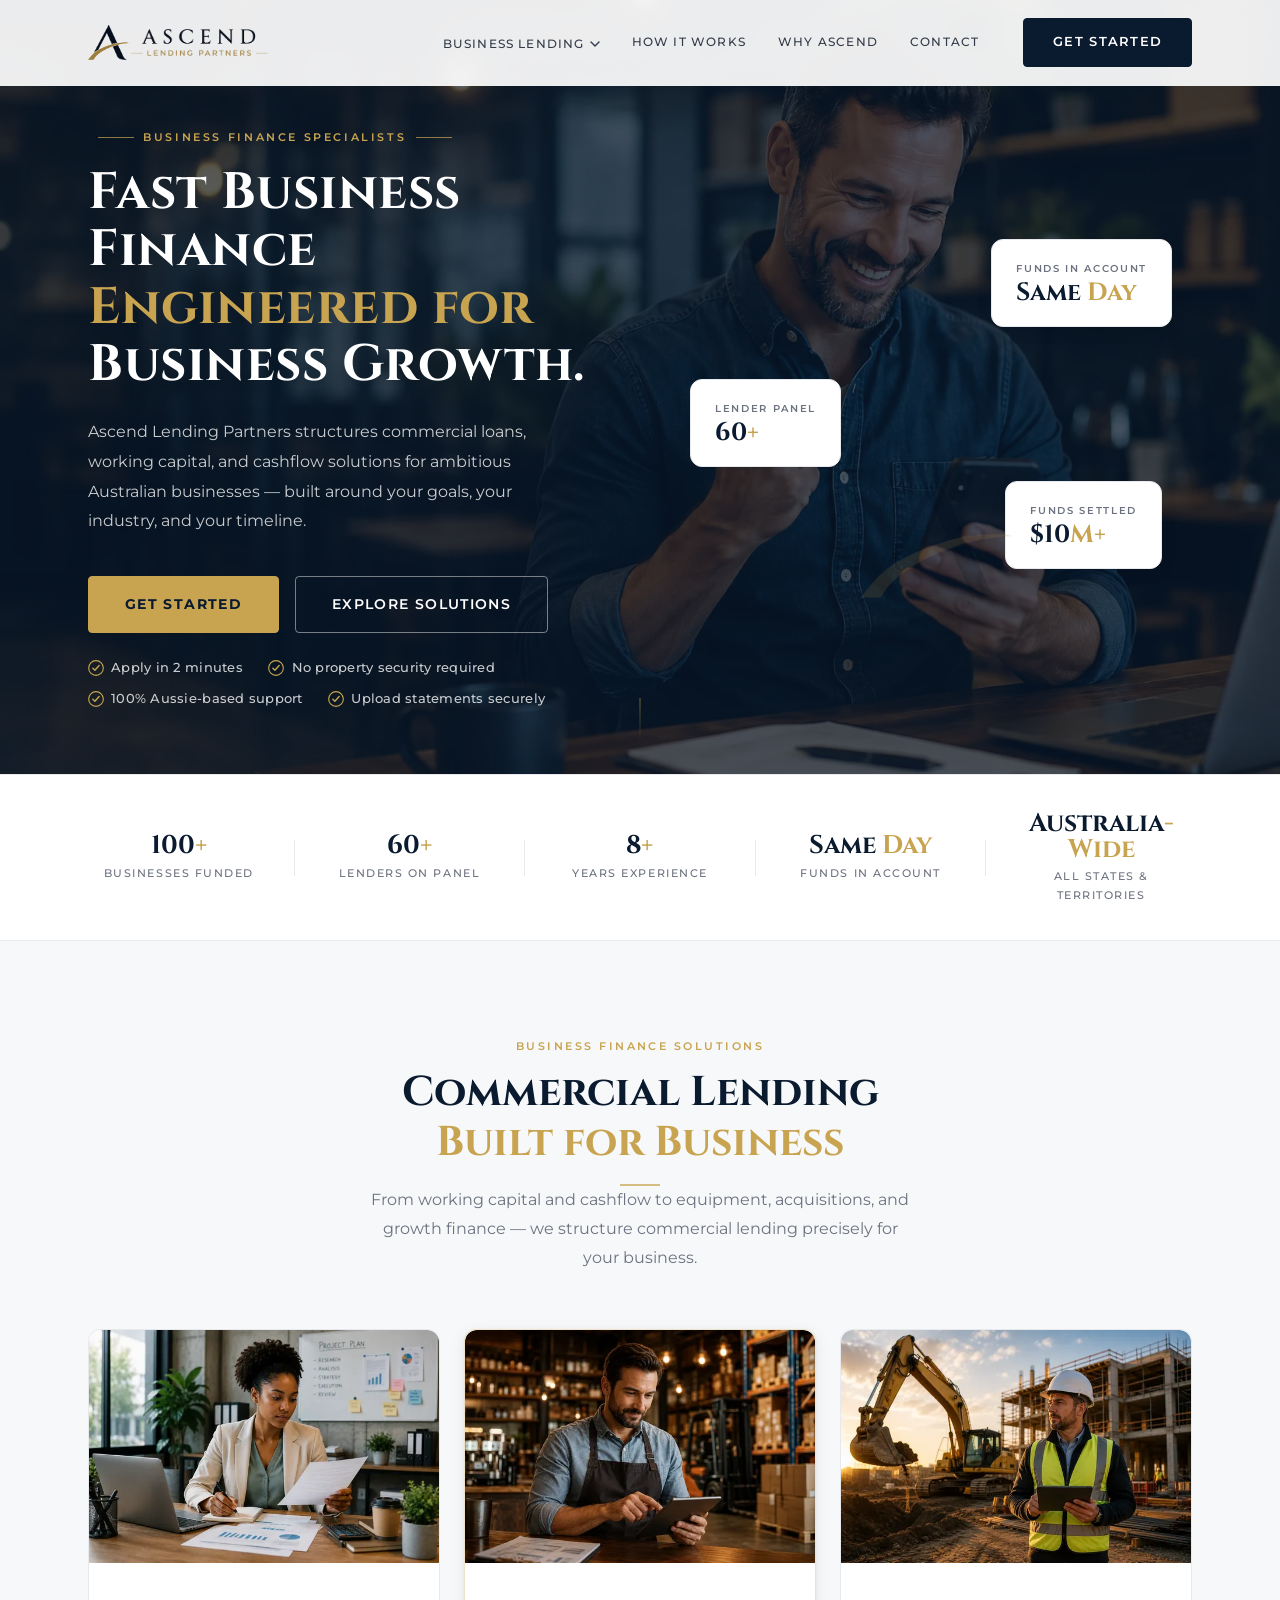
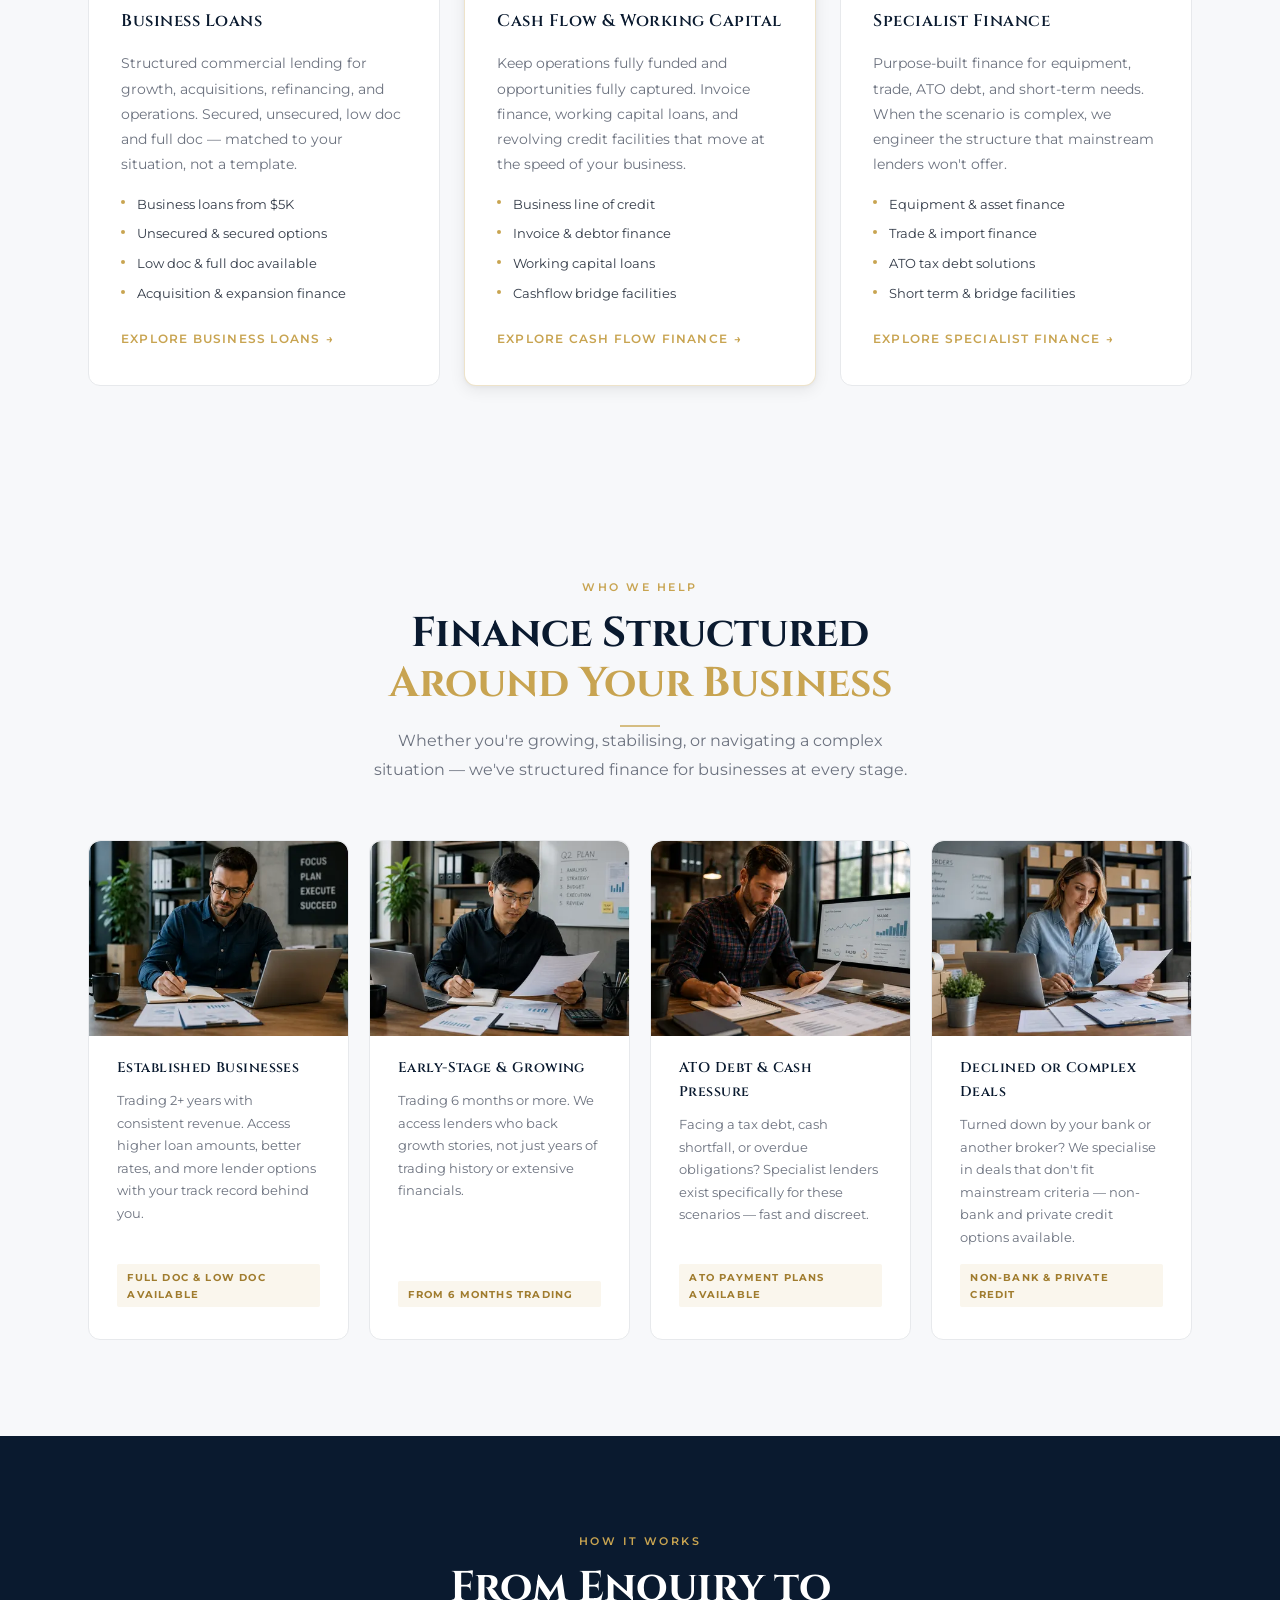
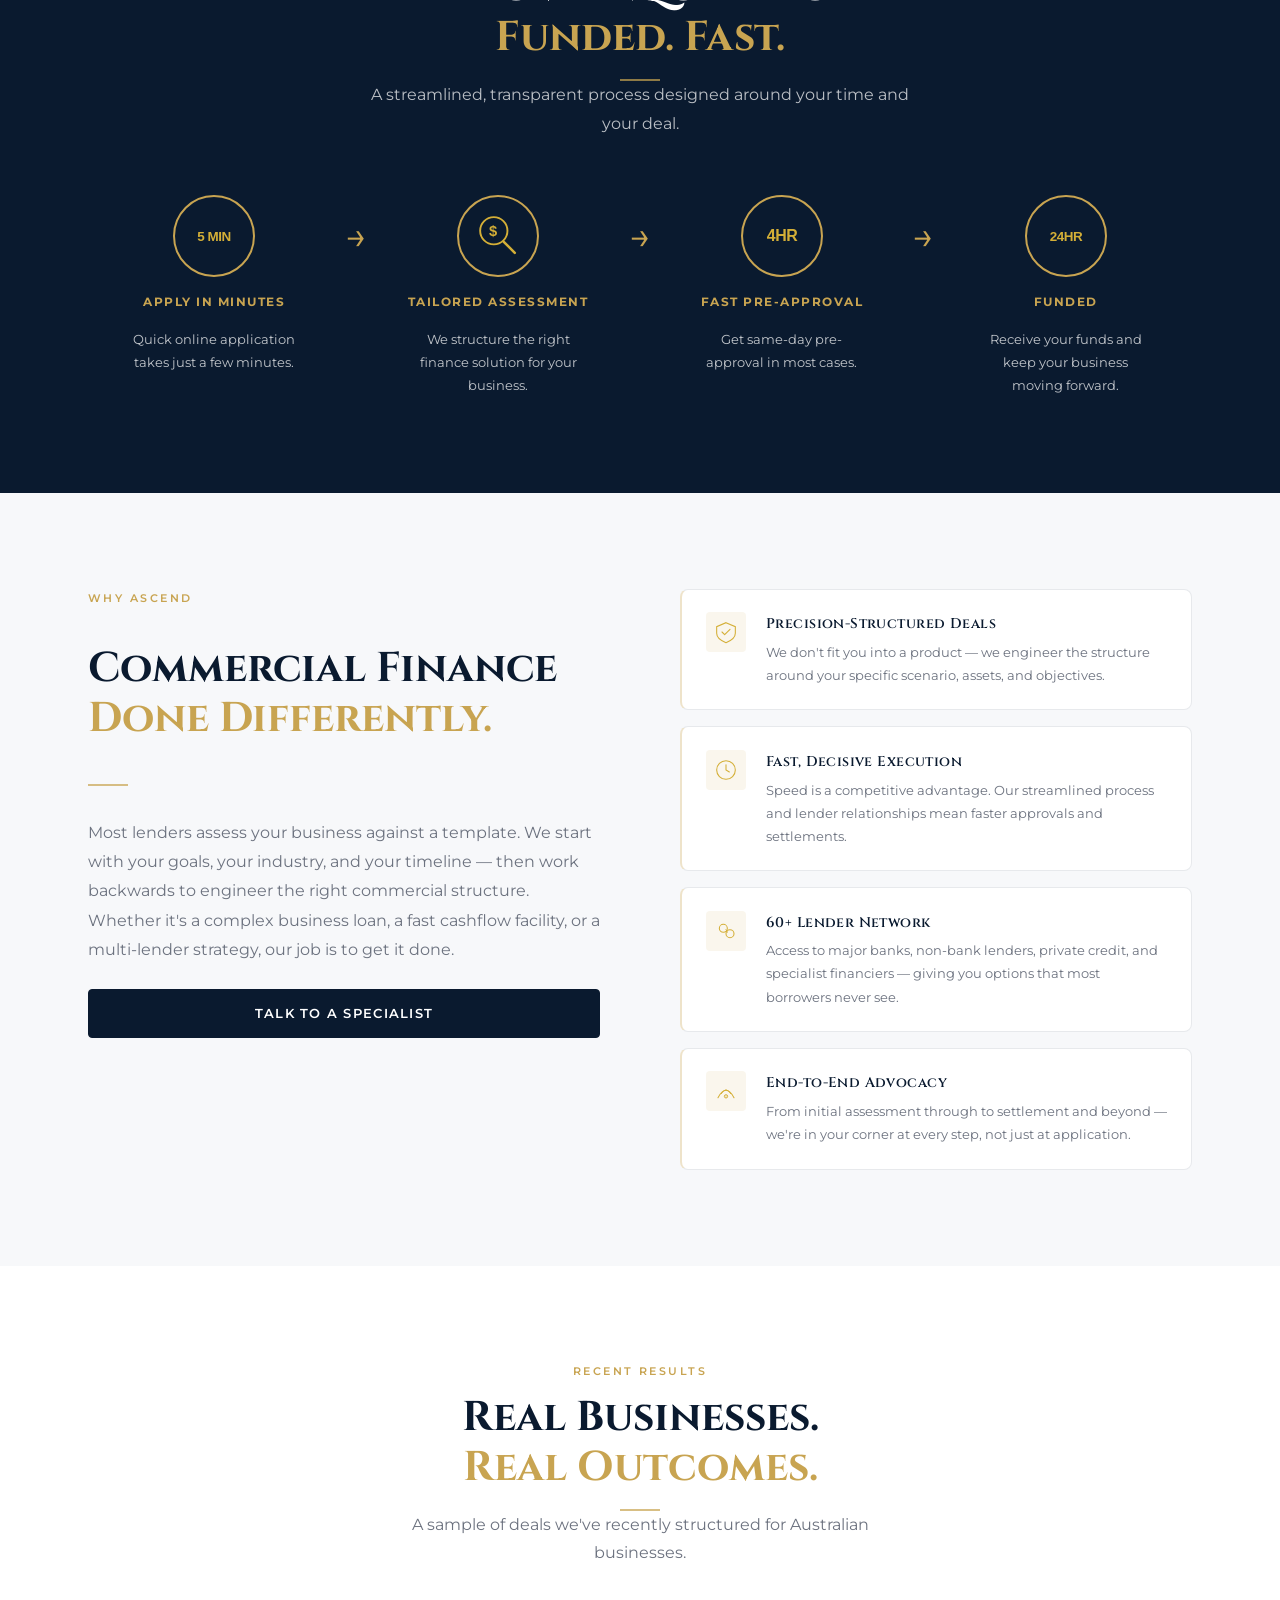
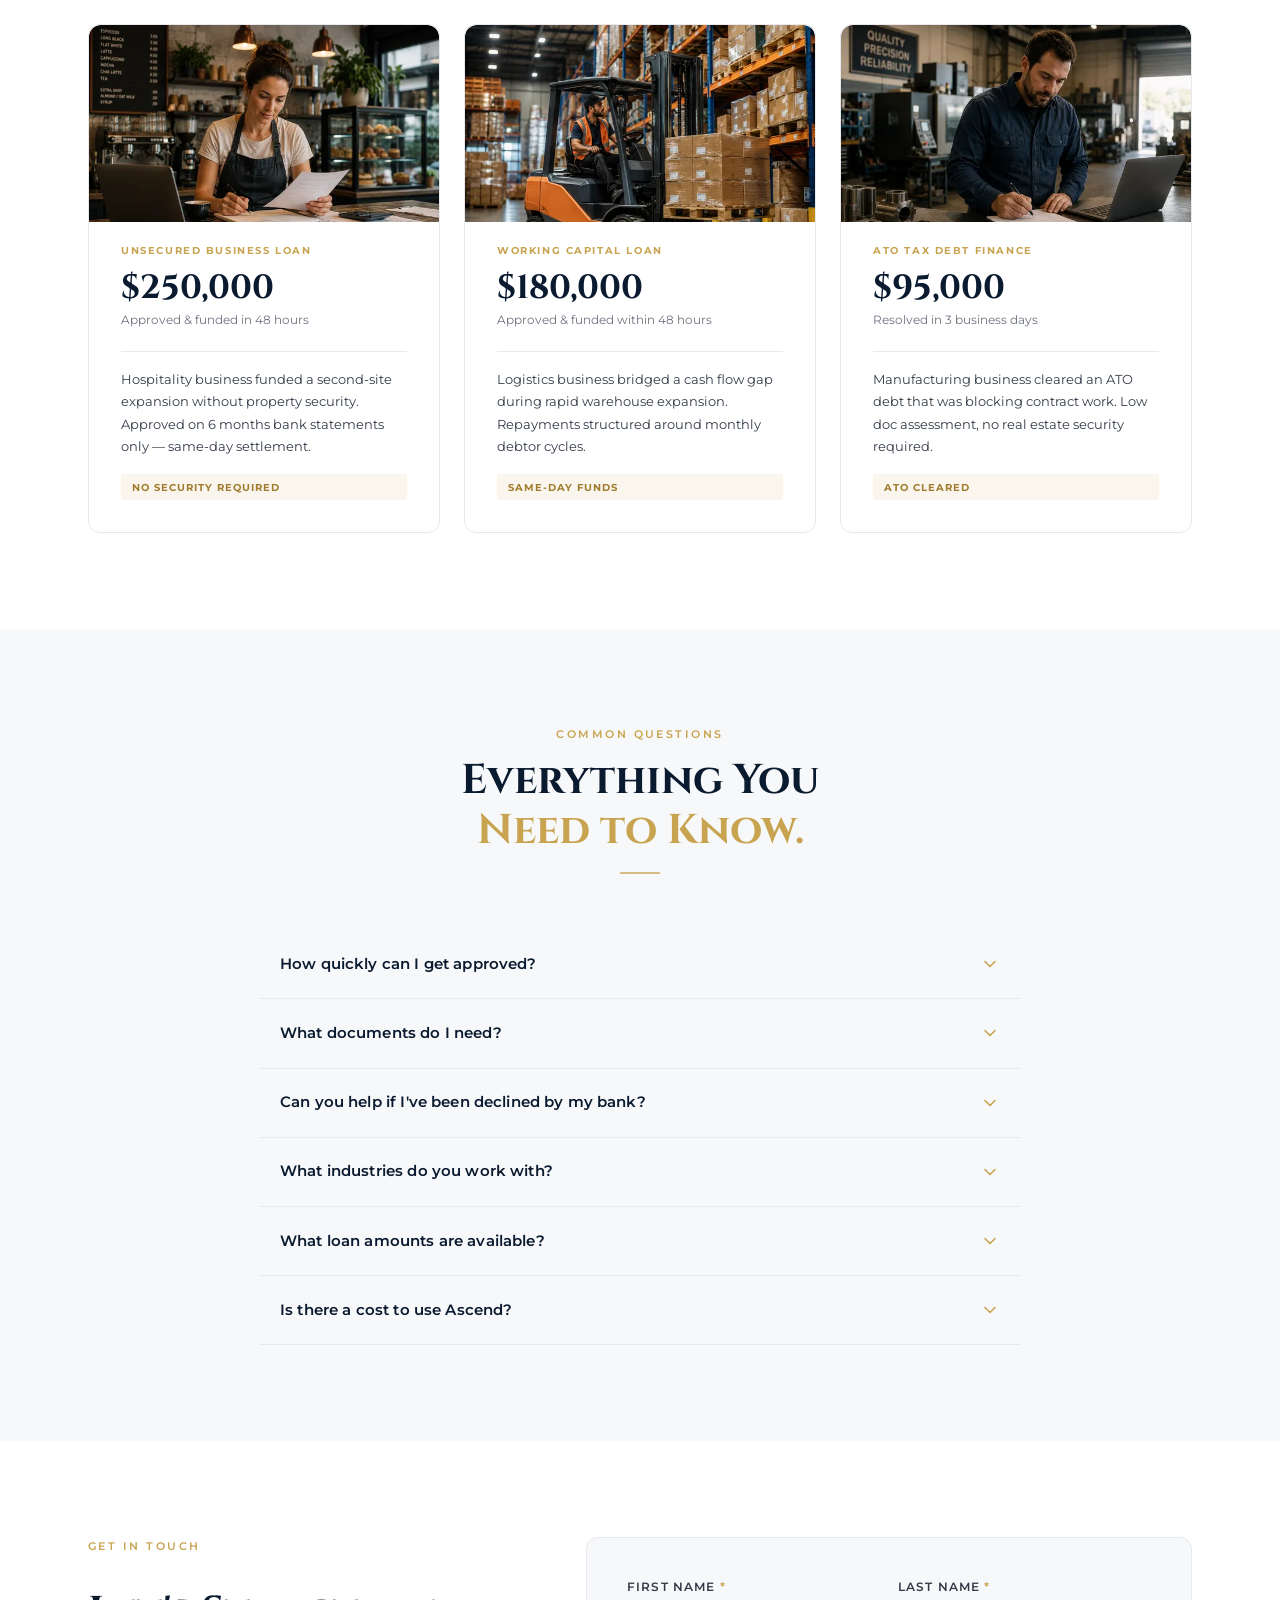
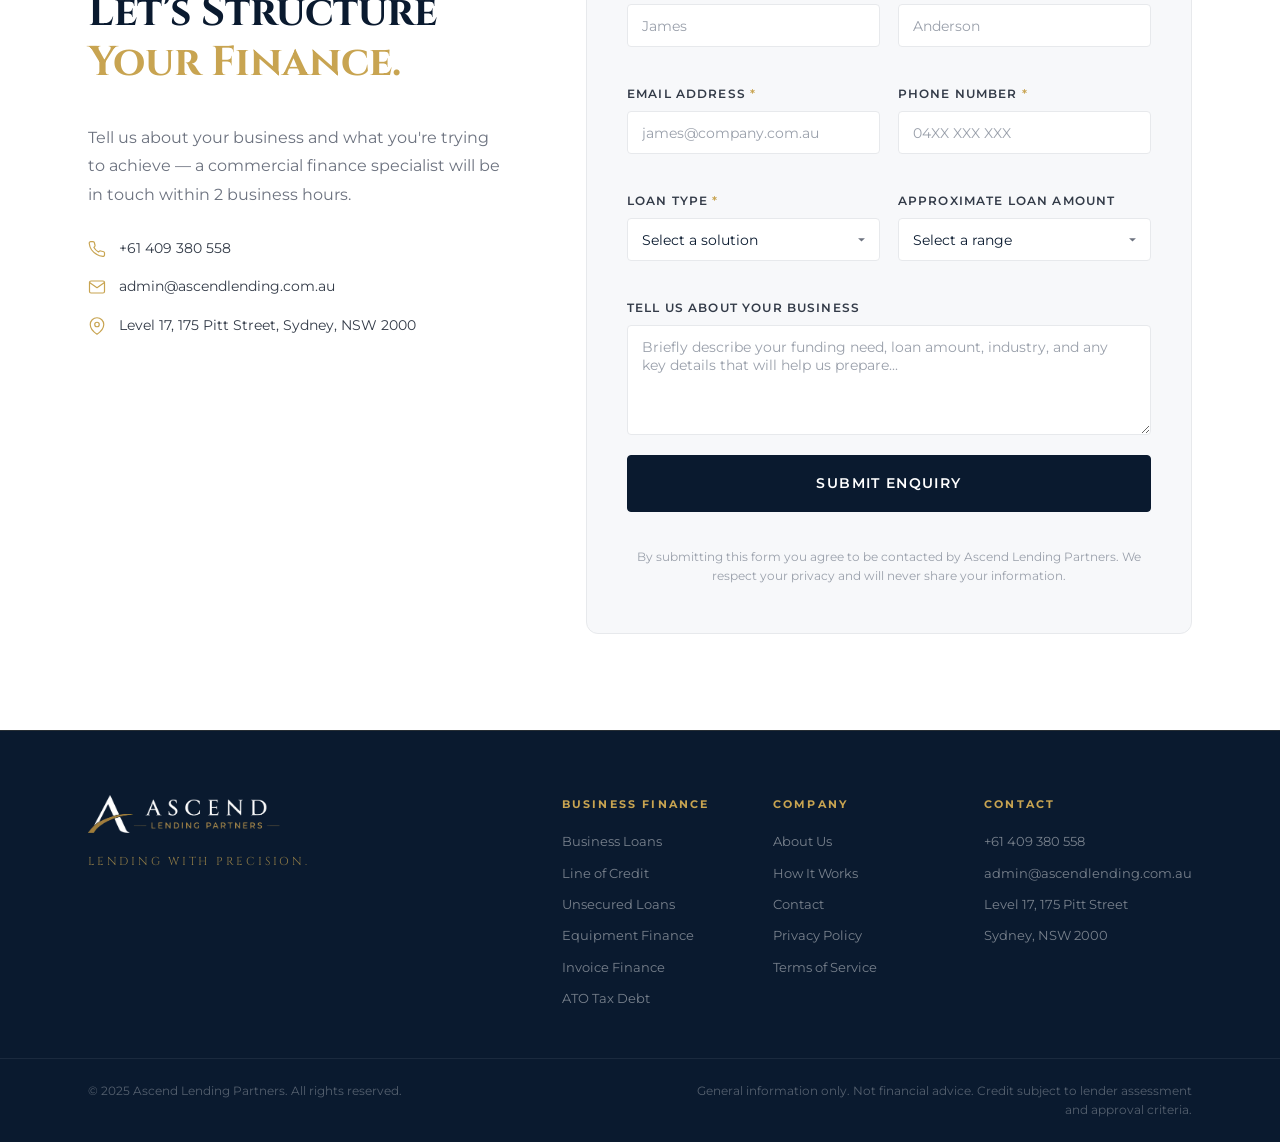
==== commit 75c4019d: "Add files via upload" ====
--- a/index.html
+++ b/index.html
@@ -775,14 +775,16 @@
         </section>
 
         <!-- ══════════════════════════════════════════
-       CONTACT / LEAD FORM  (modernised)
+       CONTACT / LEAD FORM
   ══════════════════════════════════════════ -->
         <section class="contact" id="contact">
             <div class="container contact__inner">
                 <div class="contact__left">
                     <p class="section-eyebrow">Get In Touch</p>
                     <h2 class="section-title">
-                        Let's Structure<br /><span class="text-gold">Your Finance.</span>
+                        Let's Structure<br /><span class="text-gold"
+                            >Your Finance.</span
+                        >
                     </h2>
                     <p class="contact__body">
                         Tell us about your business and what you're trying to
@@ -792,176 +794,240 @@
 
                     <div class="contact__details">
                         <div class="contact__detail">
-                            <svg viewBox="0 0 24 24" fill="none" stroke="#C8A451" stroke-width="1.6" stroke-linecap="round" stroke-linejoin="round" aria-hidden="true">
-                                <path d="M22 16.92v3a2 2 0 0 1-2.18 2 19.79 19.79 0 0 1-8.63-3.07A19.5 19.5 0 0 1 4.69 13a19.79 19.79 0 0 1-3.07-8.67A2 2 0 0 1 3.6 2.18h3a2 2 0 0 1 2 1.72 12.84 12.84 0 0 0 .7 2.81 2 2 0 0 1-.45 2.11L7.91 9.91a16 16 0 0 0 6.08 6.08l.91-.91a2 2 0 0 1 2.11-.45 12.84 12.84 0 0 0 2.81.7A2 2 0 0 1 21.92 17z"/>
+                            <svg
+                                viewBox="0 0 24 24"
+                                fill="none"
+                                stroke="#C8A451"
+                                stroke-width="1.6"
+                                stroke-linecap="round"
+                                stroke-linejoin="round"
+                                aria-hidden="true"
+                            >
+                                <path
+                                    d="M22 16.92v3a2 2 0 0 1-2.18 2 19.79 19.79 0 0 1-8.63-3.07A19.5 19.5 0 0 1 4.69 13a19.79 19.79 0 0 1-3.07-8.67A2 2 0 0 1 3.6 2.18h3a2 2 0 0 1 2 1.72 12.84 12.84 0 0 0 .7 2.81 2 2 0 0 1-.45 2.11L7.91 9.91a16 16 0 0 0 6.08 6.08l.91-.91a2 2 0 0 1 2.11-.45 12.84 12.84 0 0 0 2.81.7A2 2 0 0 1 21.92 17z"
+                                />
                             </svg>
-                            <a href="tel:+61409380558" style="color:inherit;text-decoration:none;">+61 409 380 558</a>
+                            <span>+61 409 380 558</span>
                         </div>
                         <div class="contact__detail">
-                            <svg viewBox="0 0 24 24" fill="none" stroke="#C8A451" stroke-width="1.6" stroke-linecap="round" stroke-linejoin="round" aria-hidden="true">
-                                <path d="M4 4h16c1.1 0 2 .9 2 2v12c0 1.1-.9 2-2 2H4c-1.1 0-2-.9-2-2V6c0-1.1.9-2 2-2z"/>
-                                <polyline points="22,6 12,13 2,6"/>
+                            <svg
+                                viewBox="0 0 24 24"
+                                fill="none"
+                                stroke="#C8A451"
+                                stroke-width="1.6"
+                                stroke-linecap="round"
+                                stroke-linejoin="round"
+                                aria-hidden="true"
+                            >
+                                <path
+                                    d="M4 4h16c1.1 0 2 .9 2 2v12c0 1.1-.9 2-2 2H4c-1.1 0-2-.9-2-2V6c0-1.1.9-2 2-2z"
+                                />
+                                <polyline points="22,6 12,13 2,6" />
                             </svg>
-                            <a href="mailto:admin@ascendlending.com.au" style="color:inherit;text-decoration:none;">admin@ascendlending.com.au</a>
+                            <span>admin@ascendlending.com.au</span>
                         </div>
                         <div class="contact__detail">
-                            <svg viewBox="0 0 24 24" fill="none" stroke="#C8A451" stroke-width="1.6" stroke-linecap="round" stroke-linejoin="round" aria-hidden="true">
-                                <path d="M21 10c0 7-9 13-9 13s-9-6-9-13a9 9 0 0 1 18 0z"/>
-                                <circle cx="12" cy="10" r="3"/>
+                            <svg
+                                viewBox="0 0 24 24"
+                                fill="none"
+                                stroke="#C8A451"
+                                stroke-width="1.6"
+                                stroke-linecap="round"
+                                stroke-linejoin="round"
+                                aria-hidden="true"
+                            >
+                                <path
+                                    d="M21 10c0 7-9 13-9 13s-9-6-9-13a9 9 0 0 1 18 0z"
+                                />
+                                <circle cx="12" cy="10" r="3" />
                             </svg>
                             <span>Level 17, 175 Pitt Street, Sydney, NSW 2000</span>
                         </div>
                     </div>
-
-                    <!-- Trust badges -->
-                    <div class="contact__trust">
-                        <div class="contact__trust-item">
-                            <svg viewBox="0 0 24 24" fill="none" stroke="#C8A451" stroke-width="1.6" aria-hidden="true"><path d="M12 22s8-4 8-10V5l-8-3-8 3v7c0 6 8 10 8 10z"/></svg>
-                            <span>60+ lender panel</span>
-                        </div>
-                        <div class="contact__trust-item">
-                            <svg viewBox="0 0 24 24" fill="none" stroke="#C8A451" stroke-width="1.6" aria-hidden="true"><circle cx="12" cy="12" r="10"/><polyline points="12 6 12 12 16 14"/></svg>
-                            <span>Response within 2 hours</span>
-                        </div>
-                        <div class="contact__trust-item">
-                            <svg viewBox="0 0 24 24" fill="none" stroke="#C8A451" stroke-width="1.6" aria-hidden="true"><rect x="3" y="11" width="18" height="11" rx="2" ry="2"/><path d="M7 11V7a5 5 0 0 1 10 0v4"/></svg>
-                            <span>Your data is secure</span>
-                        </div>
-                    </div>
                 </div>
 
                 <div class="contact__right">
-                    <!-- Step progress indicator -->
-                    <div class="form-stepper" id="formStepper" aria-label="Form progress">
-                        <div class="form-stepper__step active" data-step="1">
-                            <div class="form-stepper__dot"><span>1</span></div>
-                            <div class="form-stepper__label">Your Details</div>
-                        </div>
-                        <div class="form-stepper__line"></div>
-                        <div class="form-stepper__step" data-step="2">
-                            <div class="form-stepper__dot"><span>2</span></div>
-                            <div class="form-stepper__label">Finance Need</div>
-                        </div>
-                        <div class="form-stepper__line"></div>
-                        <div class="form-stepper__step" data-step="3">
-                            <div class="form-stepper__dot"><span>3</span></div>
-                            <div class="form-stepper__label">Final Details</div>
-                        </div>
-                    </div>
-
                     <form class="contact-form" id="contactForm" novalidate>
-                        <!-- ── STEP 1: Your Details ── -->
-                        <div class="form-step" id="step1">
-                            <div class="form-step__header">
-                                <h3 class="form-step__title">Your Details</h3>
-                                <p class="form-step__sub">Tell us who you are so we can reach you.</p>
-                            </div>
-                            <div class="form-row">
-                                <div class="form-group">
-                                    <label for="firstName">First Name <span class="required" aria-hidden="true">*</span></label>
-                                    <input type="text" id="firstName" name="firstName" placeholder="James" required autocomplete="given-name" />
-                                    <span class="form-error" role="alert"></span>
-                                </div>
-                                <div class="form-group">
-                                    <label for="lastName">Last Name <span class="required" aria-hidden="true">*</span></label>
-                                    <input type="text" id="lastName" name="lastName" placeholder="Anderson" required autocomplete="family-name" />
-                                    <span class="form-error" role="alert"></span>
-                                </div>
-                            </div>
-                            <div class="form-row">
-                                <div class="form-group">
-                                    <label for="email">Email Address <span class="required" aria-hidden="true">*</span></label>
-                                    <input type="email" id="email" name="email" placeholder="james@company.com.au" required autocomplete="email" />
-                                    <span class="form-error" role="alert"></span>
-                                </div>
-                                <div class="form-group">
-                                    <label for="phone">Phone Number <span class="required" aria-hidden="true">*</span></label>
-                                    <input type="tel" id="phone" name="phone" placeholder="04XX XXX XXX" required autocomplete="tel" />
-                                    <span class="form-error" role="alert"></span>
-                                </div>
-                            </div>
-                            <div class="form-nav">
-                                <button type="button" class="btn btn--navy btn--full btn--lg" id="toStep2">
-                                    Continue <svg viewBox="0 0 24 24" fill="none" stroke="currentColor" stroke-width="2" style="width:16px;height:16px;margin-left:6px;vertical-align:middle;" aria-hidden="true"><path d="M5 12h14M12 5l7 7-7 7"/></svg>
-                                </button>
-                            </div>
-                        </div>
-
-                        <!-- ── STEP 2: Finance Need ── -->
-                        <div class="form-step" id="step2" style="display:none;">
-                            <div class="form-step__header">
-                                <h3 class="form-step__title">Finance Need</h3>
-                                <p class="form-step__sub">What type of funding are you looking for?</p>
+                        <div class="form-row">
+                            <div class="form-group">
+                                <label for="firstName"
+                                    >First Name
+                                    <span class="required" aria-hidden="true"
+                                        >*</span
+                                    ></label
+                                >
+                                <input
+                                    type="text"
+                                    id="firstName"
+                                    name="firstName"
+                                    placeholder="James"
+                                    required
+                                    autocomplete="given-name"
+                                />
+                                <span class="form-error" role="alert"></span>
                             </div>
                             <div class="form-group">
-                                <label>Loan Type <span class="required" aria-hidden="true">*</span></label>
-                                <div class="pill-grid" id="loanTypePills" role="group" aria-label="Select loan type">
-                                    <button type="button" class="pill" data-value="business-loan">Business Loan</button>
-                                    <button type="button" class="pill" data-value="line-of-credit">Line of Credit</button>
-                                    <button type="button" class="pill" data-value="cashflow">Cash Flow</button>
-                                    <button type="button" class="pill" data-value="equipment">Equipment Finance</button>
-                                    <button type="button" class="pill" data-value="invoice">Invoice Finance</button>
-                                    <button type="button" class="pill" data-value="trade">Trade Finance</button>
-                                    <button type="button" class="pill" data-value="ato">ATO Tax Debt</button>
-                                    <button type="button" class="pill" data-value="short-term">Short Term</button>
-                                    <button type="button" class="pill" data-value="other">Other / Not Sure</button>
-                                </div>
-                                <input type="hidden" id="loanType" name="loanType" required />
-                                <span class="form-error" id="loanTypeError" role="alert"></span>
+                                <label for="lastName"
+                                    >Last Name
+                                    <span class="required" aria-hidden="true"
+                                        >*</span
+                                    ></label
+                                >
+                                <input
+                                    type="text"
+                                    id="lastName"
+                                    name="lastName"
+                                    placeholder="Anderson"
+                                    required
+                                    autocomplete="family-name"
+                                />
+                                <span class="form-error" role="alert"></span>
                             </div>
-                            <div class="form-group" style="margin-top:1.75rem;">
-                                <label>Approximate Loan Amount</label>
-                                <div class="slider-display">
-                                    <span class="slider-amount" id="sliderAmount">$250,000</span>
-                                </div>
-                                <div class="slider-wrap">
-                                    <input type="range" id="loanAmountSlider" name="loanAmount" min="10000" max="1000000" step="5000" value="250000" class="amount-slider" />
-                                </div>
-                                <div class="slider-labels">
-                                    <span>$10,000</span>
-                                    <span>$1M+</span>
-                                </div>
-                            </div>
-                            <div class="form-nav form-nav--split">
-                                <button type="button" class="btn btn--outline btn--lg" id="backToStep1">
-                                    <svg viewBox="0 0 24 24" fill="none" stroke="currentColor" stroke-width="2" style="width:16px;height:16px;margin-right:6px;vertical-align:middle;" aria-hidden="true"><path d="M19 12H5M12 19l-7-7 7-7"/></svg> Back
-                                </button>
-                                <button type="button" class="btn btn--navy btn--lg" id="toStep3">
-                                    Continue <svg viewBox="0 0 24 24" fill="none" stroke="currentColor" stroke-width="2" style="width:16px;height:16px;margin-left:6px;vertical-align:middle;" aria-hidden="true"><path d="M5 12h14M12 5l7 7-7 7"/></svg>
-                                </button>
-                            </div>
-                        </div>
-
-                        <!-- ── STEP 3: Final Details ── -->
-                        <div class="form-step" id="step3" style="display:none;">
-                            <div class="form-step__header">
-                                <h3 class="form-step__title">Final Details</h3>
-                                <p class="form-step__sub">Help us understand your situation before we call.</p>
+                        </div>
+
+                        <div class="form-row">
+                            <div class="form-group">
+                                <label for="email"
+                                    >Email Address
+                                    <span class="required" aria-hidden="true"
+                                        >*</span
+                                    ></label
+                                >
+                                <input
+                                    type="email"
+                                    id="email"
+                                    name="email"
+                                    placeholder="james@company.com.au"
+                                    required
+                                    autocomplete="email"
+                                />
+                                <span class="form-error" role="alert"></span>
                             </div>
                             <div class="form-group">
-                                <label for="message">Tell Us About Your Business</label>
-                                <textarea id="message" name="message" rows="5" placeholder="Briefly describe your funding need, industry, and any key details that will help us prepare..."></textarea>
+                                <label for="phone"
+                                    >Phone Number
+                                    <span class="required" aria-hidden="true"
+                                        >*</span
+                                    ></label
+                                >
+                                <input
+                                    type="tel"
+                                    id="phone"
+                                    name="phone"
+                                    placeholder="04XX XXX XXX"
+                                    required
+                                    autocomplete="tel"
+                                />
+                                <span class="form-error" role="alert"></span>
                             </div>
-                            <div class="form-nav form-nav--split">
-                                <button type="button" class="btn btn--outline btn--lg" id="backToStep2">
-                                    <svg viewBox="0 0 24 24" fill="none" stroke="currentColor" stroke-width="2" style="width:16px;height:16px;margin-right:6px;vertical-align:middle;" aria-hidden="true"><path d="M19 12H5M12 19l-7-7 7-7"/></svg> Back
-                                </button>
-                                <button type="submit" class="btn btn--navy btn--lg" id="submitBtn">
-                                    <span class="btn-text">Submit Enquiry</span>
-                                    <span class="btn-loading" aria-hidden="true" style="display:none;">
-                                        <svg viewBox="0 0 24 24" class="spinner" aria-hidden="true"><circle cx="12" cy="12" r="10" stroke="currentColor" stroke-width="3" fill="none" stroke-dasharray="31.4" stroke-dashoffset="10"/></svg>
-                                        Sending...
-                                    </span>
-                                </button>
+                        </div>
+
+                        <div class="form-row">
+                            <div class="form-group">
+                                <label for="loanType"
+                                    >Loan Type
+                                    <span class="required" aria-hidden="true"
+                                        >*</span
+                                    ></label
+                                >
+                                <select id="loanType" name="loanType" required>
+                                    <option value="" disabled selected>
+                                        Select a solution
+                                    </option>
+                                    <option value="business-loan">Business Loan</option>
+                                    <option value="line-of-credit">Business Line of Credit</option>
+                                    <option value="cashflow">Cash Flow &amp; Working Capital</option>
+                                    <option value="equipment">Equipment Finance</option>
+                                    <option value="invoice">Invoice Finance</option>
+                                    <option value="trade">Trade Finance</option>
+                                    <option value="ato">ATO Tax Debt Finance</option>
+                                    <option value="short-term">Short Term Business Loan</option>
+                                    <option value="other">Other / Not Sure</option>
+                                </select>
+                                <span class="form-error" role="alert"></span>
                             </div>
-                            <p class="form-disclaimer">
-                                By submitting this form you agree to be contacted by Ascend Lending Partners. We respect your privacy and will never share your information.
-                            </p>
-                        </div>
-
-                        <!-- ── SUCCESS ── -->
-                        <div class="form-success" id="formSuccess" style="display:none;" role="alert">
-                            <svg viewBox="0 0 24 24" fill="none" stroke="#C8A451" stroke-width="2" aria-hidden="true">
+                            <div class="form-group">
+                                <label for="loanAmount"
+                                    >Approximate Loan Amount</label
+                                >
+                                <select id="loanAmount" name="loanAmount">
+                                    <option value="" disabled selected>
+                                        Select a range
+                                    </option>
+                                    <option value="under500k">
+                                        Under $500K
+                                    </option>
+                                    <option value="500k-1m">$500K – $1M</option>
+                                    <option value="1m-3m">$1M – $3M</option>
+                                    <option value="3m-5m">$3M – $5M</option>
+                                    <option value="5m-10m">$5M – $10M</option>
+                                    <option value="10m+">$10M+</option>
+                                </select>
+                            </div>
+                        </div>
+
+                        <div class="form-group">
+                            <label for="message"
+                                >Tell Us About Your Business</label
+                            >
+                            <textarea
+                                id="message"
+                                name="message"
+                                rows="4"
+                                placeholder="Briefly describe your funding need, loan amount, industry, and any key details that will help us prepare..."
+                            ></textarea>
+                        </div>
+
+                        <button
+                            type="submit"
+                            class="btn btn--navy btn--full btn--lg"
+                            id="submitBtn"
+                        >
+                            <span class="btn-text">Submit Enquiry</span>
+                            <span
+                                class="btn-loading"
+                                aria-hidden="true"
+                                style="display: none"
+                            >
+                                <svg
+                                    viewBox="0 0 24 24"
+                                    class="spinner"
+                                    aria-hidden="true"
+                                >
+                                    <circle
+                                        cx="12"
+                                        cy="12"
+                                        r="10"
+                                        stroke="currentColor"
+                                        stroke-width="3"
+                                        fill="none"
+                                        stroke-dasharray="31.4"
+                                        stroke-dashoffset="10"
+                                    />
+                                </svg>
+                                Sending...
+                            </span>
+                        </button>
+
+                        <p class="form-disclaimer">
+                            By submitting this form you agree to be contacted by
+                            Ascend Lending Partners. We respect your privacy and
+                            will never share your information.
+                        </p>
+
+                        <div
+                            class="form-success"
+                            id="formSuccess"
+                            style="display: none"
+                            role="alert"
+                        >
+                            <svg
+                                viewBox="0 0 24 24"
+                                fill="none"
+                                stroke="#C8A451"
+                                stroke-width="2"
+                                aria-hidden="true"
+                            >
                                 <path d="M22 11.08V12a10 10 0 1 1-5.93-9.14" />
                                 <polyline points="22 4 12 14.01 9 11.01" />
                             </svg>
@@ -997,8 +1063,7 @@
                         />
                     </a>
                     <p class="footer__tagline">Lending with Precision.</p>
-                    <p class="footer__credit-rep">ACN XXX XXX XXX</p>
-                </div>
+                                    </div>
 
                 <div class="footer__links">
                     <div class="footer__col">
@@ -1015,17 +1080,16 @@
                         <a href="#why-ascend">About Us</a>
                         <a href="#process">How It Works</a>
                         <a href="#contact">Contact</a>
-                        <a href="#">Privacy Policy</a>
-                        <a href="#">Terms of Service</a>
+                        <a href="privacy-policy.html">Privacy Policy</a>
+                        <a href="terms-of-service.html">Terms of Service</a>
                     </div>
                     <div class="footer__col">
                         <h4 class="footer__col-title">Contact</h4>
-                        <a href="tel:1300000000">1300 000 000</a>
-                        <a href="mailto:hello@ascendlending.com.au"
-                            >hello@ascendlending.com.au</a
+                        <a href="tel:+61409380558">+61 409 380 558</a>
+                        <a href="mailto:admin@ascendlending.com.au">admin@ascendlending.com.au</a
                         >
-                        <span>Sydney, NSW</span>
-                        <span>Australia-Wide</span>
+                        <span>Level 17, 175 Pitt Street</span>
+                        <span>Sydney, NSW 2000</span>
                     </div>
                 </div>
             </div>
@@ -1140,166 +1204,79 @@
                 });
             });
 
-            // ── Multi-step form ───────────────────────────────────────
-            const form       = document.getElementById("contactForm");
-            const submitBtn  = document.getElementById("submitBtn");
+            // ── Form validation & submission ───────────────────────────
+            const form = document.getElementById("contactForm");
+            const submitBtn = document.getElementById("submitBtn");
             const formSuccess = document.getElementById("formSuccess");
-            let currentStep  = 1;
-
-            // ── Stepper update ─────────────────────────────────────────
-            function setStep(n) {
-                currentStep = n;
-                // Show/hide step panels with animation
-                [1,2,3].forEach(i => {
-                    const panel = document.getElementById("step" + i);
-                    if (!panel) return;
-                    if (i === n) {
-                        panel.style.display = "block";
-                        panel.style.opacity = "0";
-                        panel.style.transform = "translateX(24px)";
-                        requestAnimationFrame(() => {
-                            panel.style.transition = "opacity 0.3s ease, transform 0.3s ease";
-                            panel.style.opacity = "1";
-                            panel.style.transform = "translateX(0)";
-                        });
-                    } else {
-                        panel.style.display = "none";
-                    }
-                });
-                // Update stepper dots
-                document.querySelectorAll(".form-stepper__step").forEach(el => {
-                    const s = parseInt(el.dataset.step);
-                    el.classList.toggle("active", s === n);
-                    el.classList.toggle("done", s < n);
-                });
-                // Scroll form into view smoothly
-                form.closest(".contact__right").scrollIntoView({ behavior: "smooth", block: "nearest" });
-            }
-
-            // ── Error helpers ──────────────────────────────────────────
+
             function showError(input, message) {
                 const group = input.closest(".form-group");
-                const err   = group ? group.querySelector(".form-error") : null;
+                const err = group.querySelector(".form-error");
                 input.classList.add("is-invalid");
                 if (err) err.textContent = message;
             }
+
             function clearError(input) {
                 const group = input.closest(".form-group");
-                const err   = group ? group.querySelector(".form-error") : null;
+                const err = group.querySelector(".form-error");
                 input.classList.remove("is-invalid");
                 if (err) err.textContent = "";
             }
 
-            // ── Validate step 1 fields ────────────────────────────────
-            function validateStep1() {
+            function validateForm() {
                 let valid = true;
-                const emailRe = /^[^\s@]+@[^\s@]+\.[^\s@]+$/;
-                const phoneRe = /^(\+61|0)[2-9]\d{8}$|^04\d{2}\s?\d{3}\s?\d{3}$/;
-                ["firstName","lastName","email","phone"].forEach(id => {
-                    const f = document.getElementById(id);
-                    clearError(f);
-                    if (!f.value.trim()) {
-                        showError(f, "This field is required."); valid = false;
-                    } else if (f.type === "email" && !emailRe.test(f.value.trim())) {
-                        showError(f, "Please enter a valid email address."); valid = false;
-                    } else if (f.type === "tel" && !phoneRe.test(f.value.replace(/\s/g,""))) {
-                        showError(f, "Please enter a valid Australian phone number."); valid = false;
+                const fields = form.querySelectorAll("[required]");
+                fields.forEach((field) => {
+                    clearError(field);
+                    if (!field.value.trim()) {
+                        showError(field, "This field is required.");
+                        valid = false;
+                    } else if (field.type === "email") {
+                        const emailRe = /^[^\s@]+@[^\s@]+\.[^\s@]+$/;
+                        if (!emailRe.test(field.value.trim())) {
+                            showError(
+                                field,
+                                "Please enter a valid email address.",
+                            );
+                            valid = false;
+                        }
+                    } else if (field.type === "tel") {
+                        const phoneRe =
+                            /^(\+61|0)[2-9]\d{8}$|^04\d{2}\s?\d{3}\s?\d{3}$/;
+                        const cleaned = field.value.replace(/\s/g, "");
+                        if (!phoneRe.test(cleaned)) {
+                            showError(
+                                field,
+                                "Please enter a valid Australian phone number.",
+                            );
+                            valid = false;
+                        }
                     }
                 });
                 return valid;
             }
 
-            // ── Step navigation ────────────────────────────────────────
-            document.getElementById("toStep2").addEventListener("click", () => {
-                if (validateStep1()) setStep(2);
-            });
-            document.getElementById("backToStep1").addEventListener("click", () => setStep(1));
-            document.getElementById("toStep3").addEventListener("click", () => {
-                const loanTypeVal = document.getElementById("loanType").value;
-                if (!loanTypeVal) {
-                    document.getElementById("loanTypeError").textContent = "Please select a loan type.";
-                    return;
-                }
-                setStep(3);
-            });
-            document.getElementById("backToStep2").addEventListener("click", () => setStep(2));
-
-            // ── Live clear errors ─────────────────────────────────────
-            form.querySelectorAll("input, textarea").forEach(el => {
+            // Live clear errors on input
+            form.querySelectorAll("input, select, textarea").forEach((el) => {
                 el.addEventListener("input", () => clearError(el));
             });
 
-            // ── Pill buttons ──────────────────────────────────────────
-            const pillHidden = document.getElementById("loanType");
-            document.querySelectorAll(".pill").forEach(pill => {
-                pill.addEventListener("click", () => {
-                    document.querySelectorAll(".pill").forEach(p => p.classList.remove("active"));
-                    pill.classList.add("active");
-                    pillHidden.value = pill.dataset.value;
-                    document.getElementById("loanTypeError").textContent = "";
-                });
-            });
-
-            // ── Loan amount slider ────────────────────────────────────
-            const slider      = document.getElementById("loanAmountSlider");
-            const sliderLabel = document.getElementById("sliderAmount");
-
-            function formatSlider(v) {
-                v = parseInt(v);
-                if (v >= 1000000) return "$1M+";
-                if (v >= 1000)    return "$" + (v/1000).toFixed(0) + "K";
-                return "$" + v.toLocaleString();
-            }
-            function updateSlider() {
-                sliderLabel.textContent = formatSlider(slider.value);
-                const pct = ((slider.value - slider.min) / (slider.max - slider.min)) * 100;
-                slider.style.setProperty("--fill", pct + "%");
-            }
-            slider.addEventListener("input", updateSlider);
-            updateSlider();
-
-            // ── Micro-animations: input focus lift ────────────────────
-            form.querySelectorAll("input, textarea").forEach(el => {
-                el.addEventListener("focus", () => {
-                    el.closest(".form-group").classList.add("is-focused");
-                });
-                el.addEventListener("blur", () => {
-                    el.closest(".form-group").classList.remove("is-focused");
-                });
-            });
-
-            // ── Submit ────────────────────────────────────────────────
             form.addEventListener("submit", async (e) => {
                 e.preventDefault();
+                if (!validateForm()) return;
+
+                // Loading state
                 submitBtn.disabled = true;
                 submitBtn.querySelector(".btn-text").style.display = "none";
-                submitBtn.querySelector(".btn-loading").style.display = "inline-flex";
-
-                const formData = {
-                    firstName:  document.getElementById("firstName").value,
-                    lastName:   document.getElementById("lastName").value,
-                    email:      document.getElementById("email").value,
-                    phone:      document.getElementById("phone").value,
-                    loanType:   document.getElementById("loanType").value,
-                    loanAmount: "$" + Number(document.getElementById("loanAmountSlider").value).toLocaleString(),
-                    message:    document.getElementById("message").value,
-                };
-                const res = await fetch("https://formspree.io/f/mpqvzqoy", {
-                    method: "POST",
-                    headers: { "Content-Type": "application/json", "Accept": "application/json" },
-                    body: JSON.stringify(formData),
-                });
-                if (!res.ok) {
-                    submitBtn.disabled = false;
-                    submitBtn.querySelector(".btn-text").style.display = "inline";
-                    submitBtn.querySelector(".btn-loading").style.display = "none";
-                    alert("Something went wrong. Please try again or call us directly.");
-                    return;
-                }
-
-                document.getElementById("step3").style.display = "none";
+                submitBtn.querySelector(".btn-loading").style.display =
+                    "inline-flex";
+
+                // Simulate async submission (replace with real endpoint)
+                await new Promise((resolve) => setTimeout(resolve, 1800));
+
+                submitBtn.style.display = "none";
                 formSuccess.style.display = "flex";
-                document.getElementById("formStepper").style.display = "none";
+                form.querySelector(".form-disclaimer").style.display = "none";
             });
 
             // ── FAQ accordion ────────────────────────────────────────────
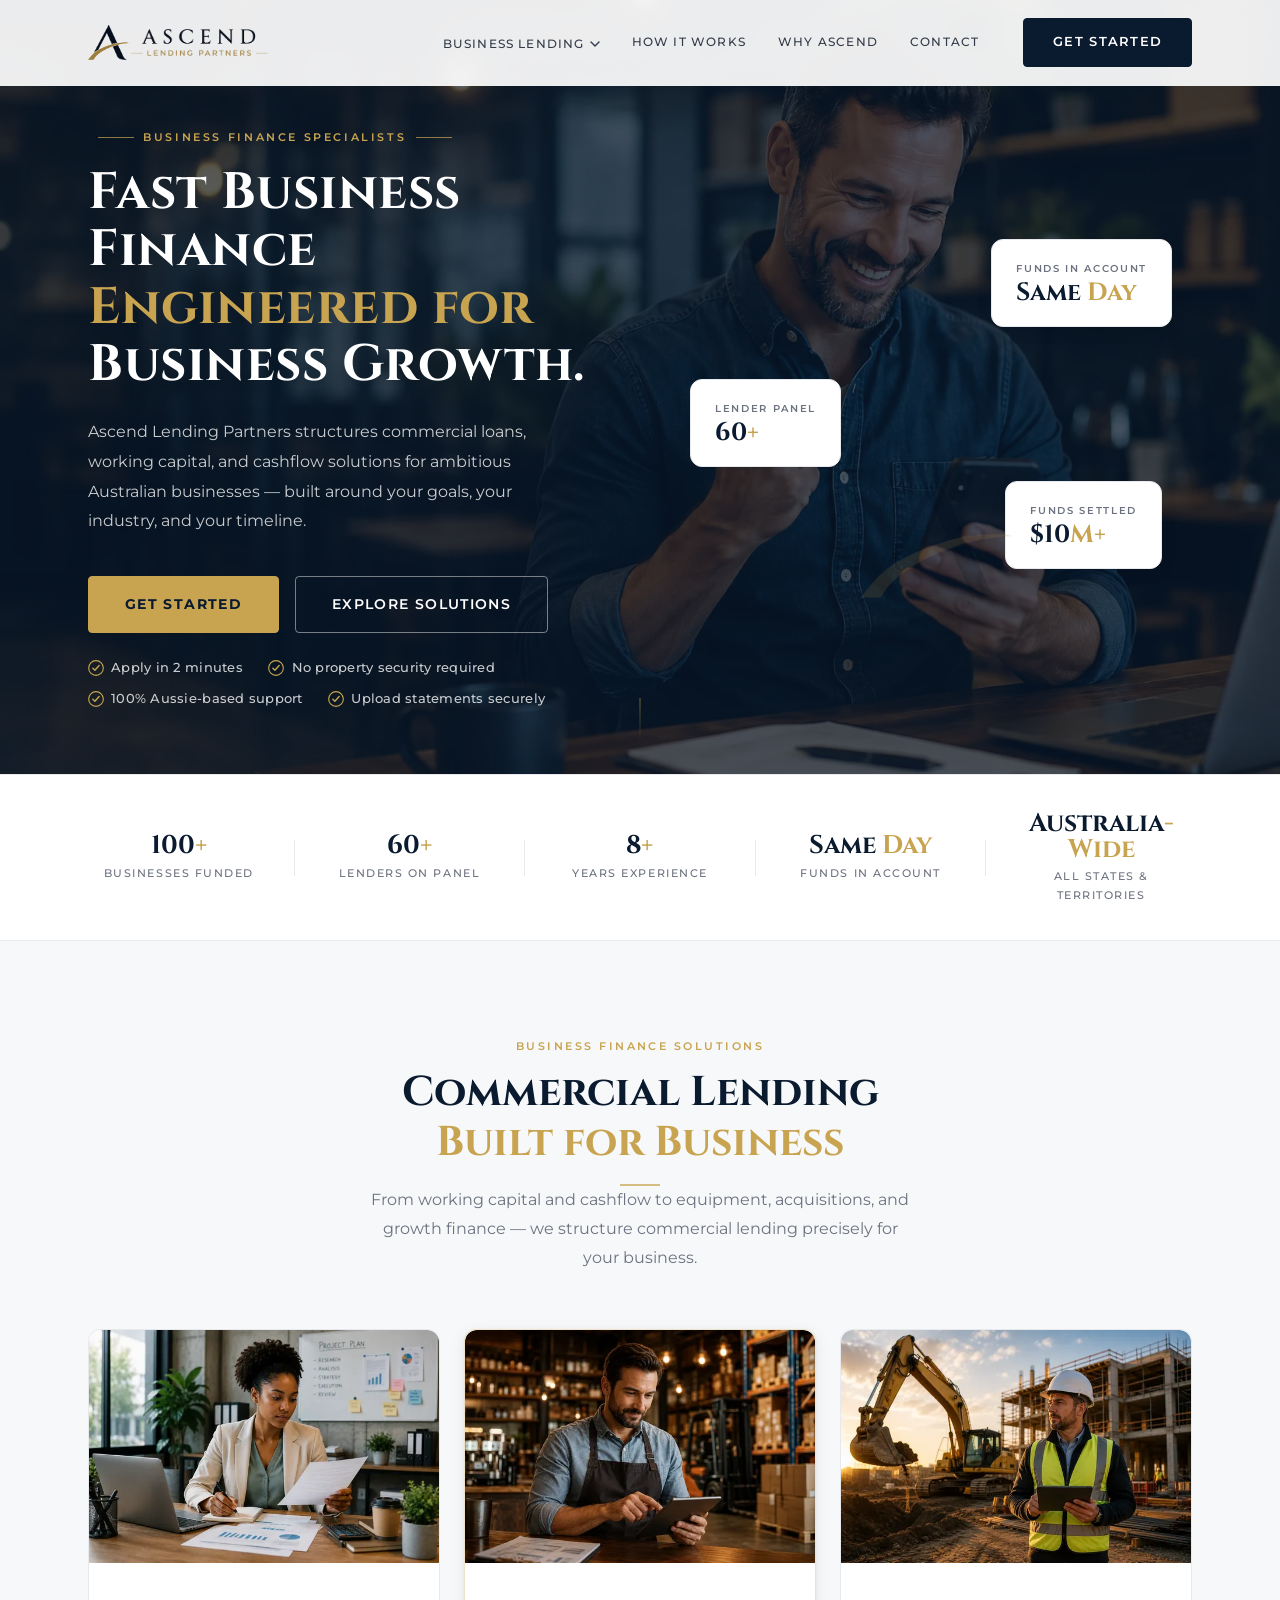
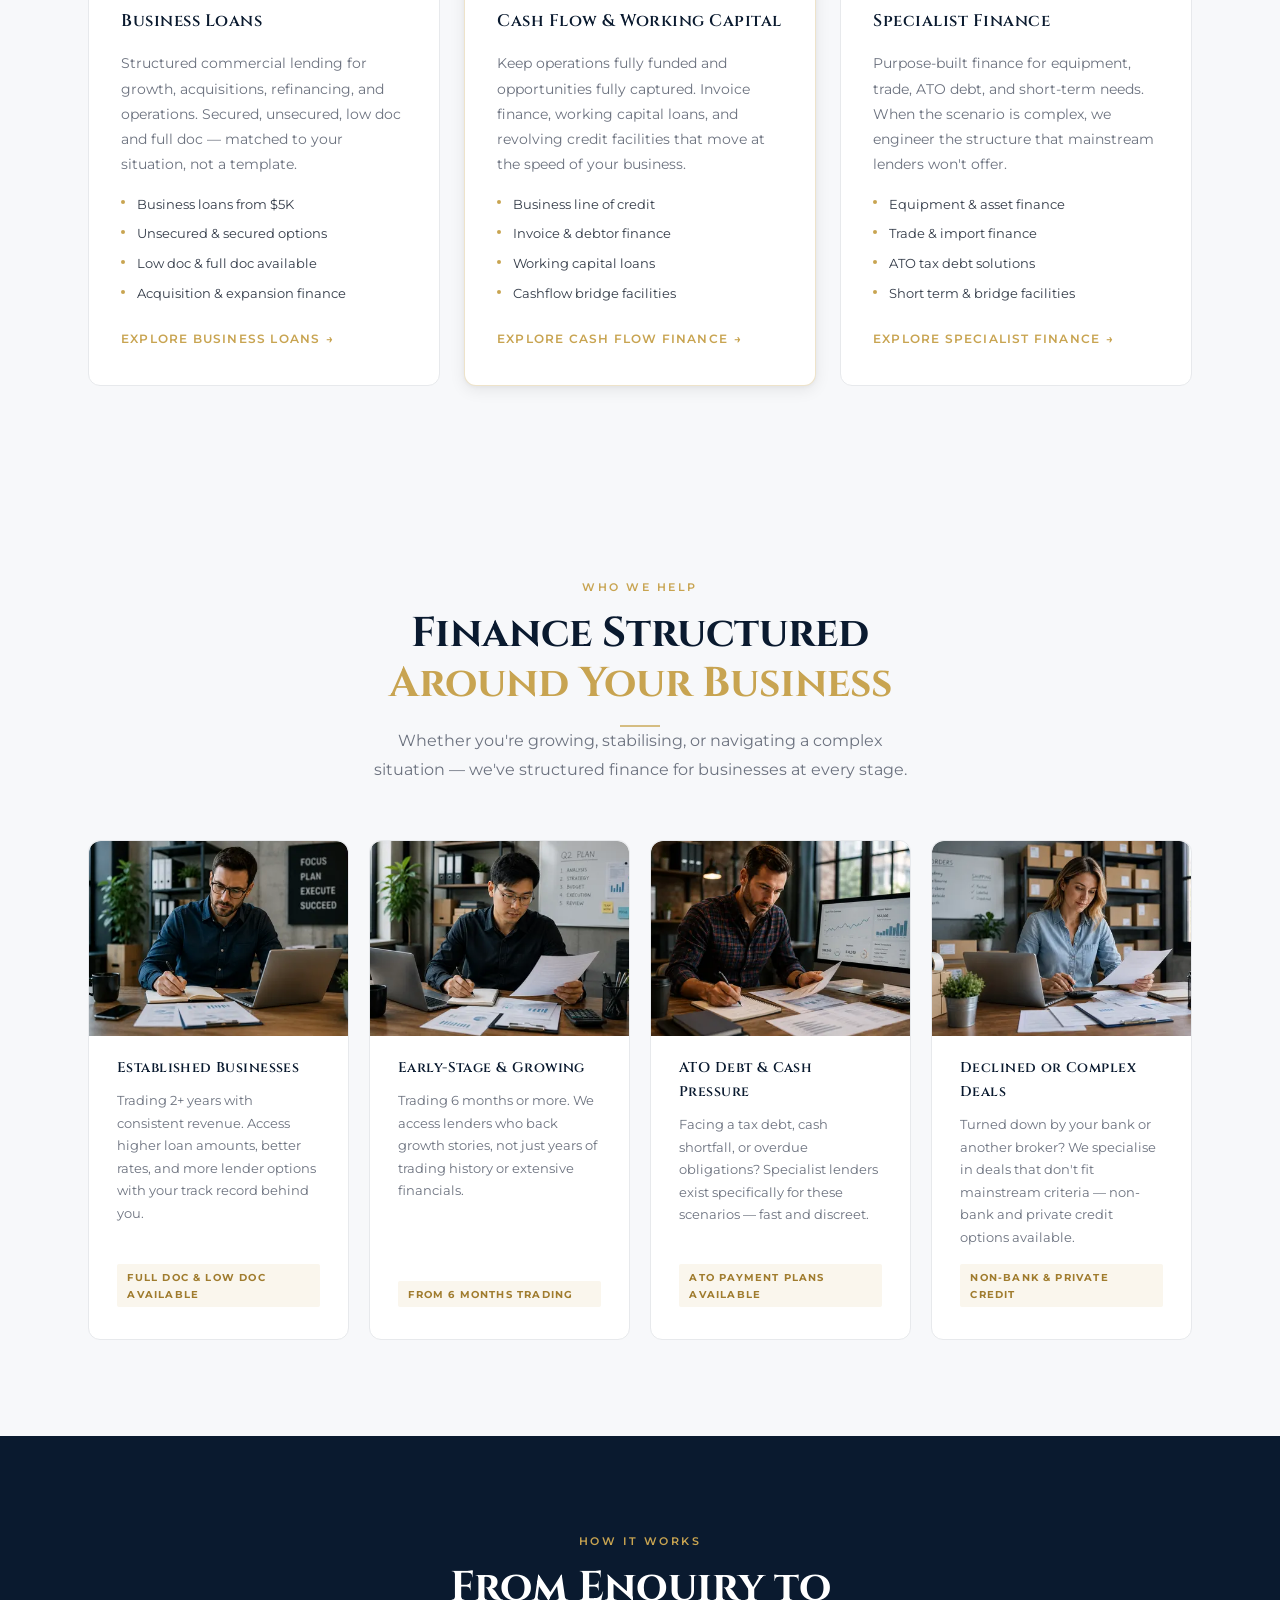
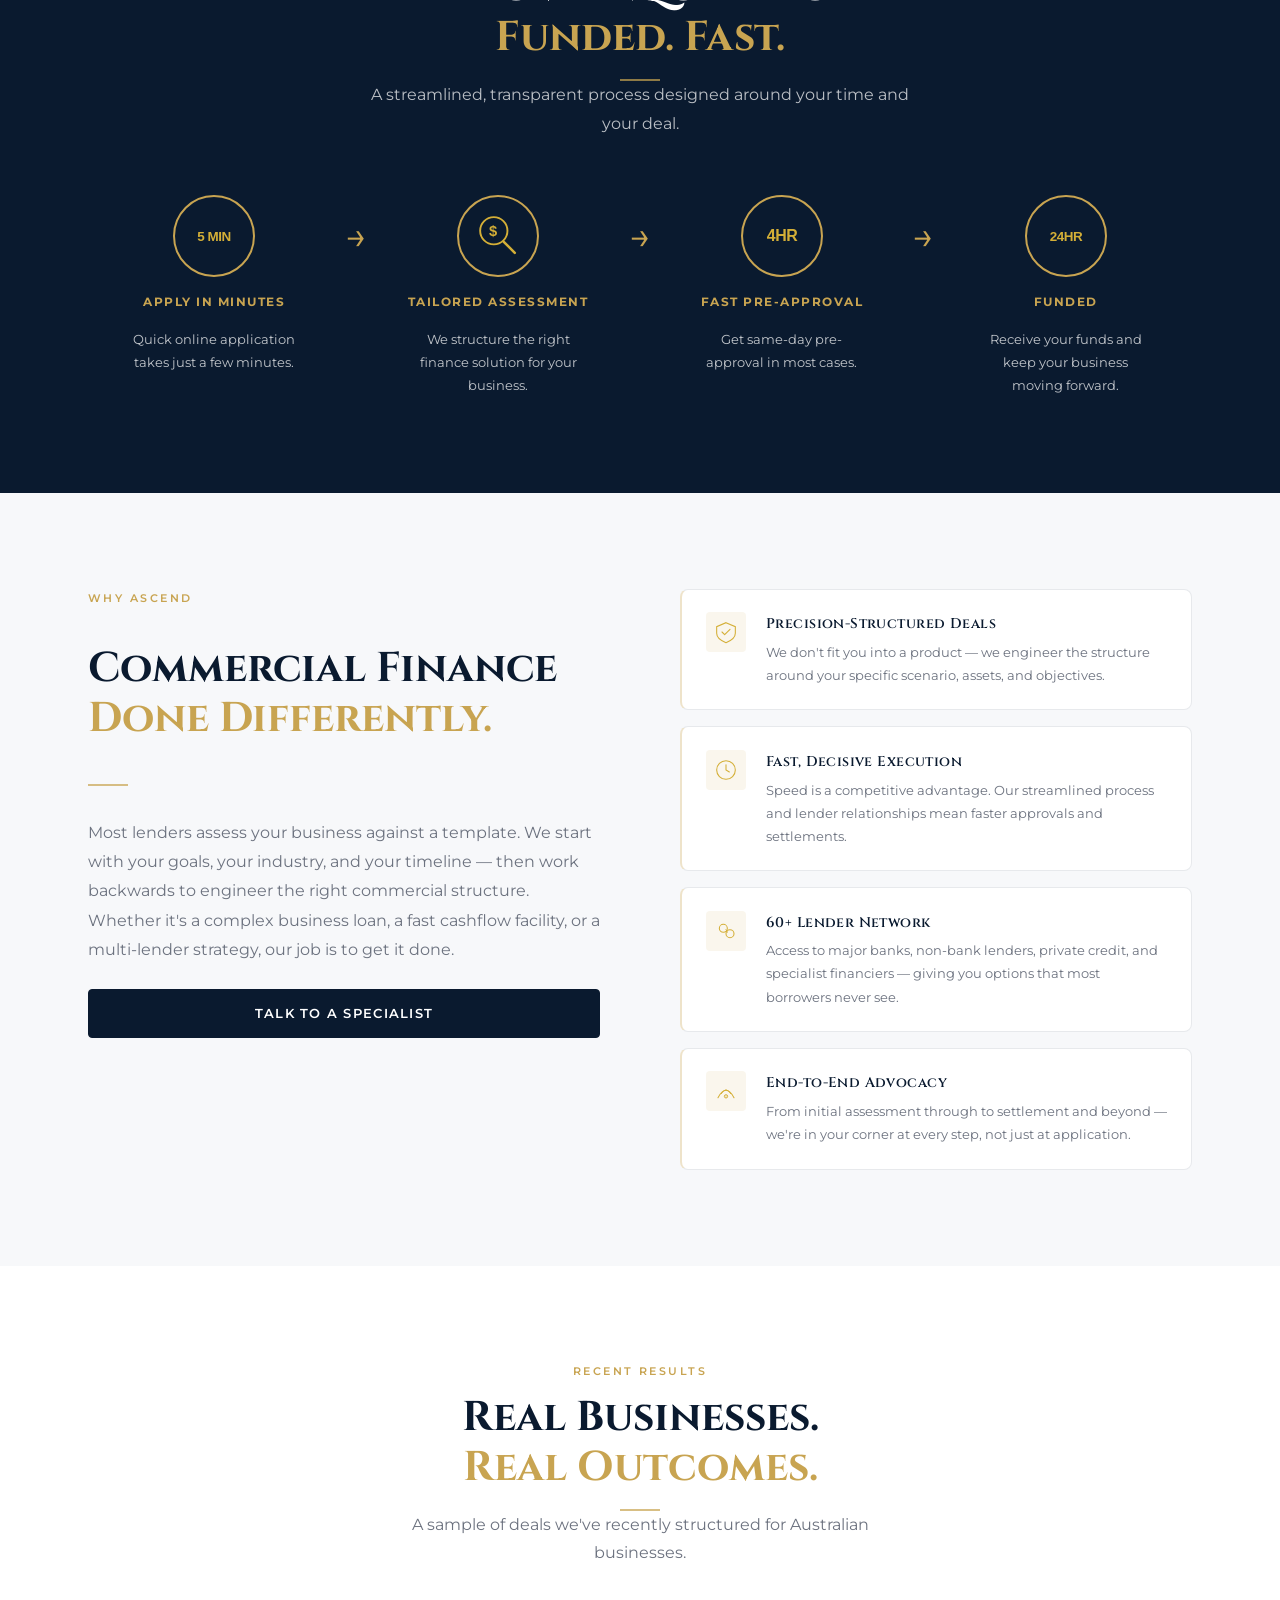
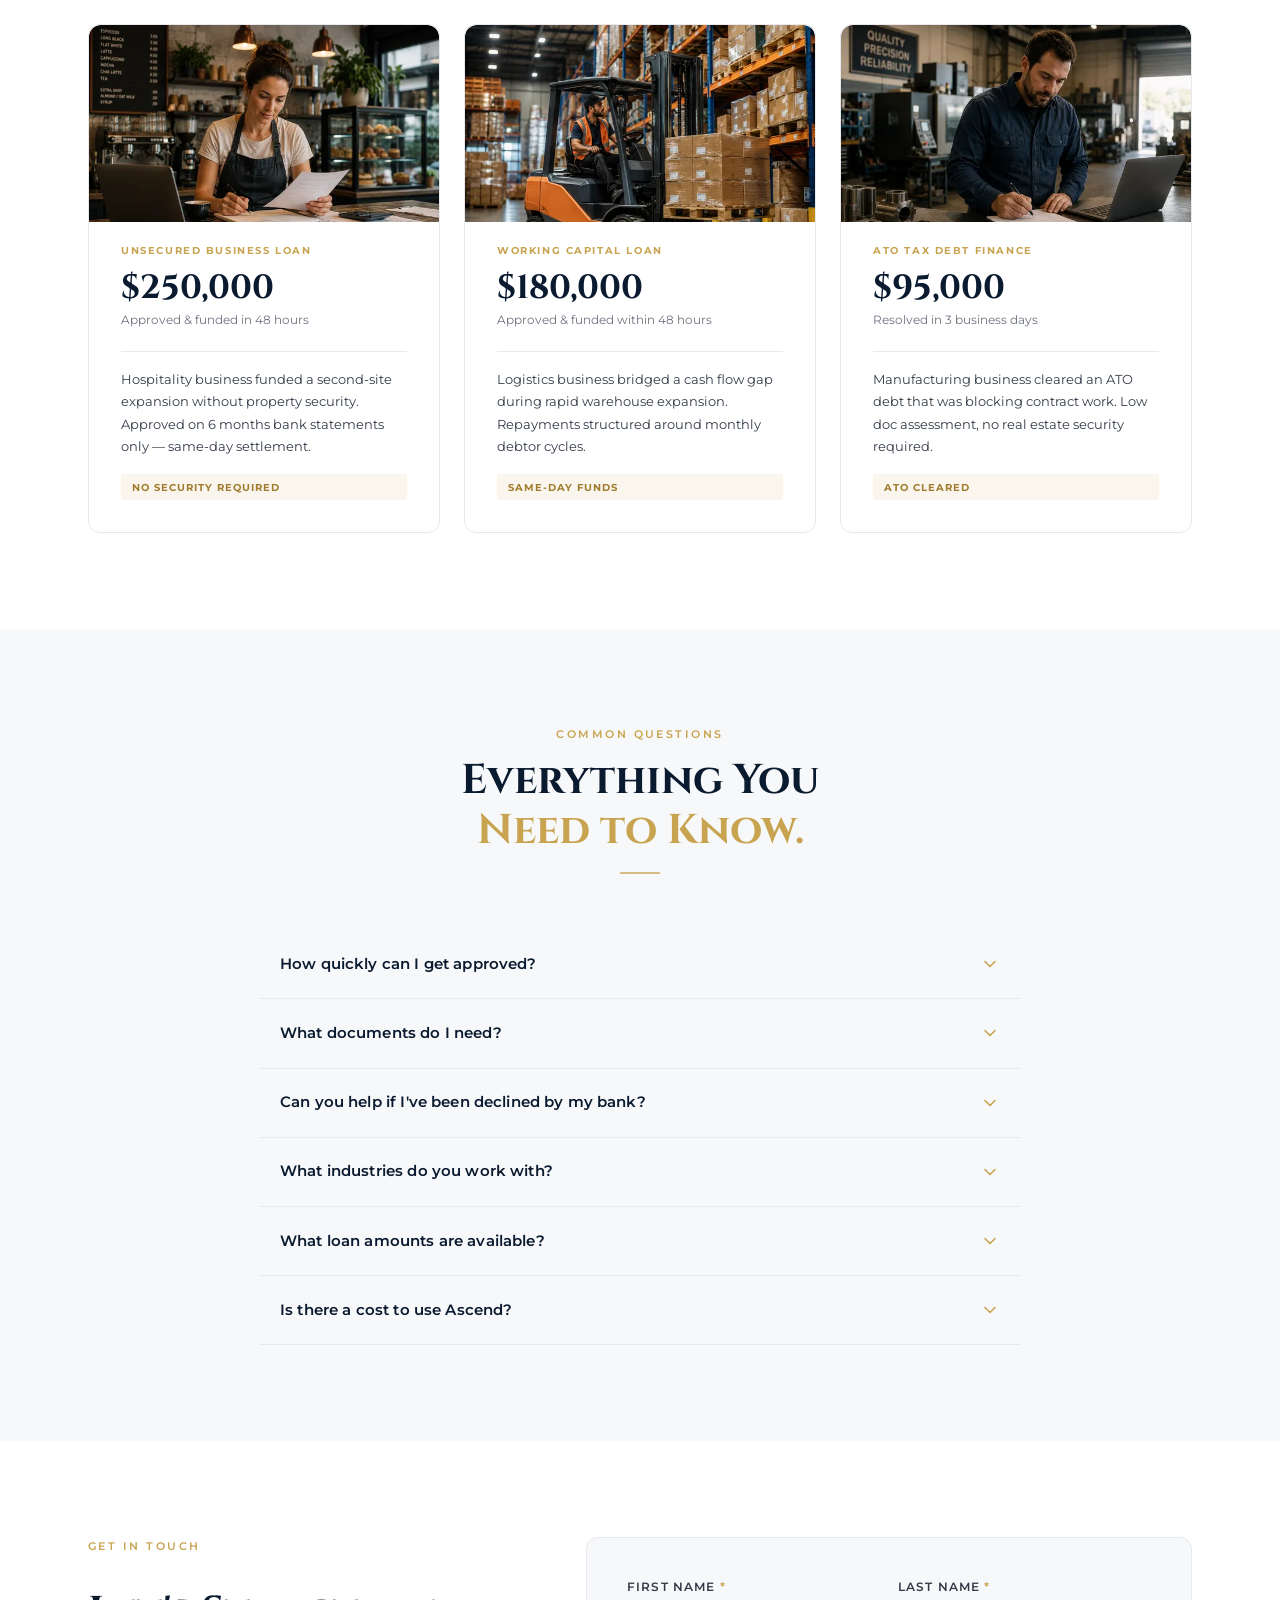
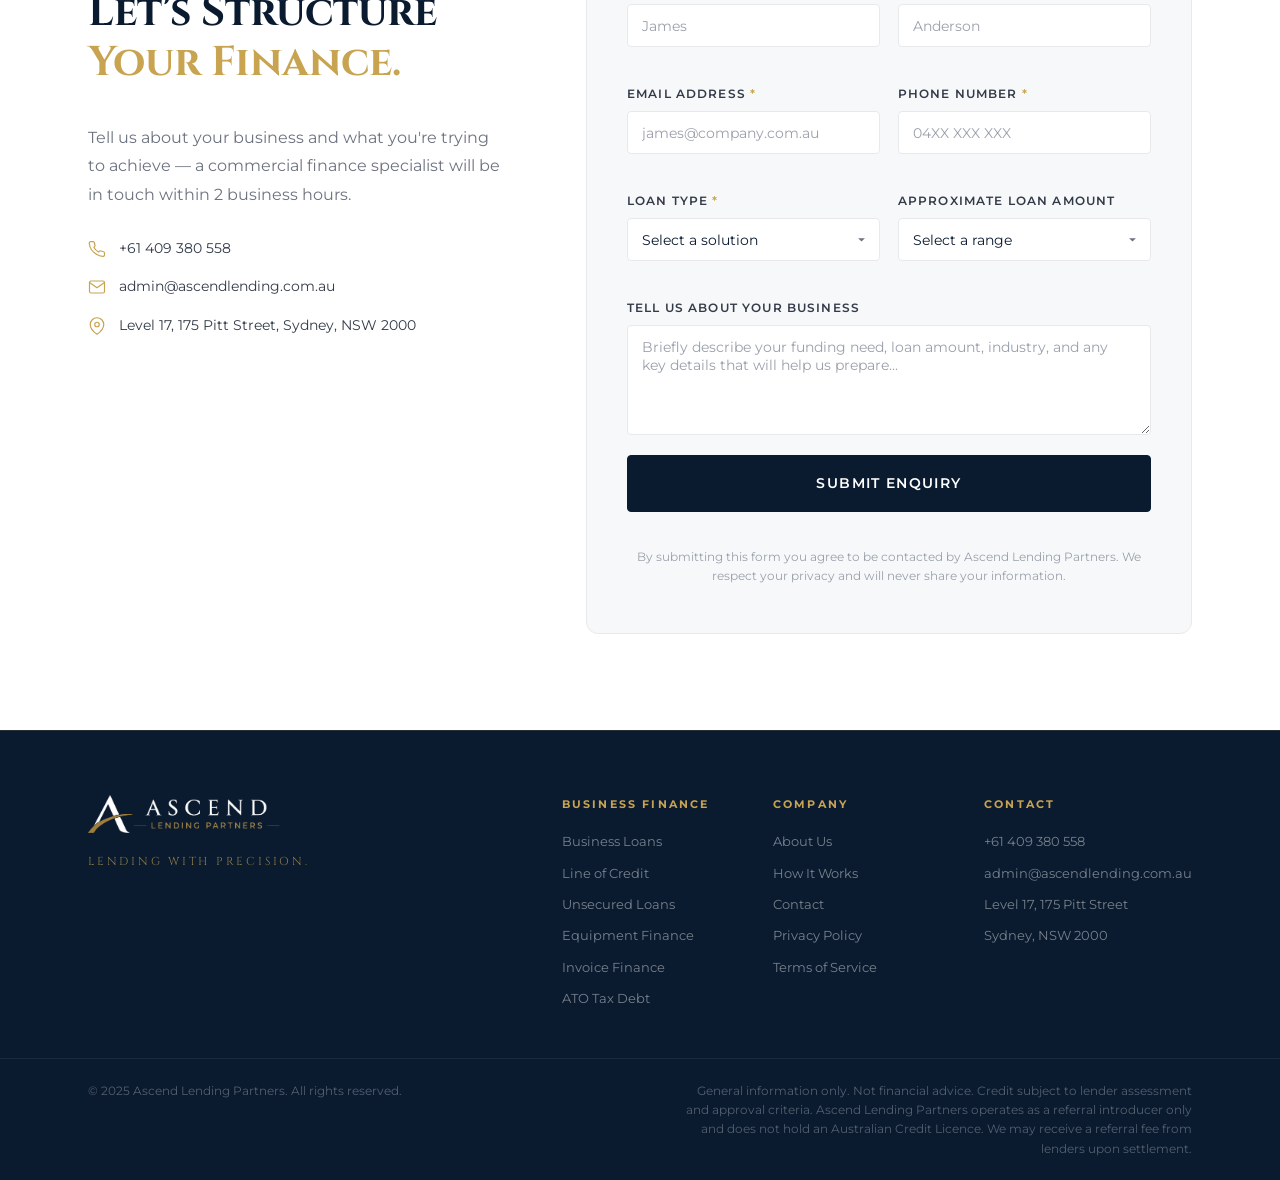
==== commit ecde9567: "Add files via upload" ====
--- a/index.html
+++ b/index.html
@@ -1101,8 +1101,7 @@
                         reserved.
                     </p>
                     <p class="footer__disclaimer">
-                        General information only. Not financial advice. Credit
-                        subject to lender assessment and approval criteria.
+                        General information only. Not financial advice. Credit subject to lender assessment and approval criteria. Ascend Lending Partners operates as a referral introducer only and does not hold an Australian Credit Licence. We may receive a referral fee from lenders upon settlement.
                     </p>
                 </div>
             </div>
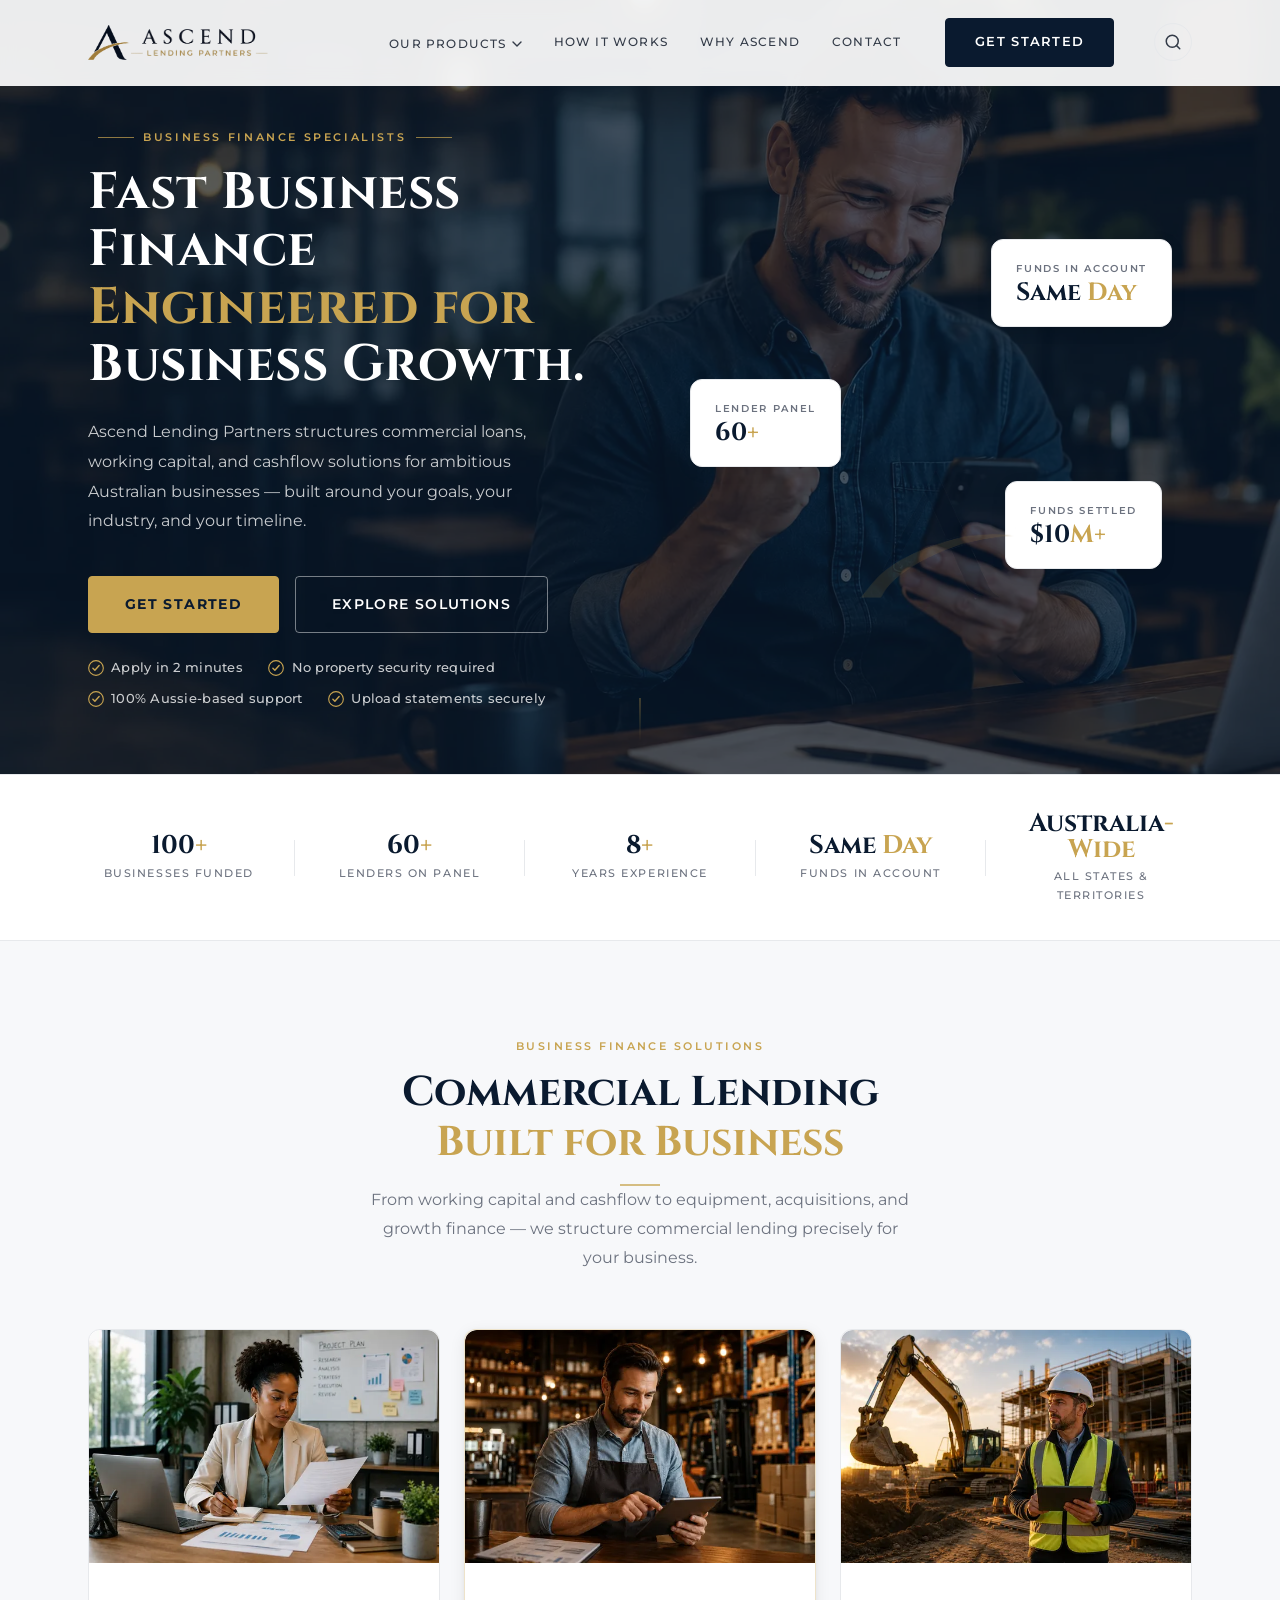
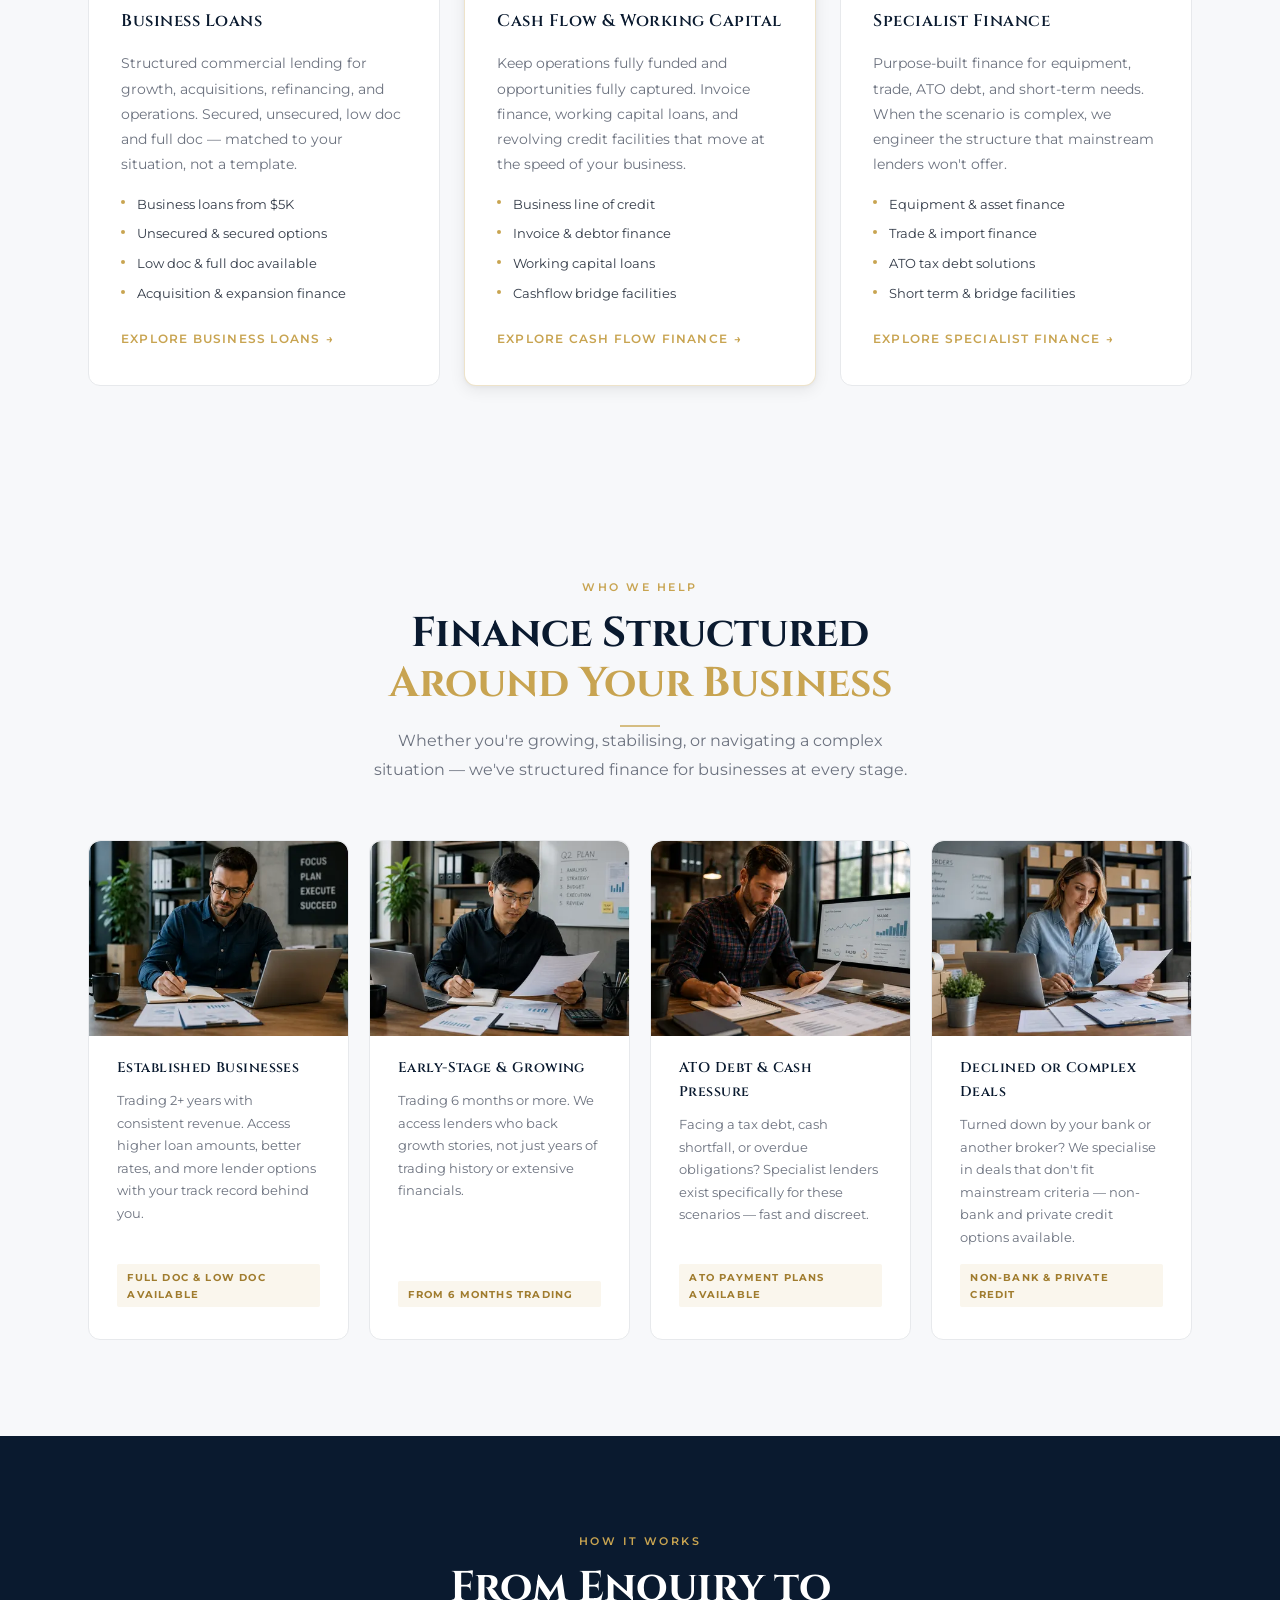
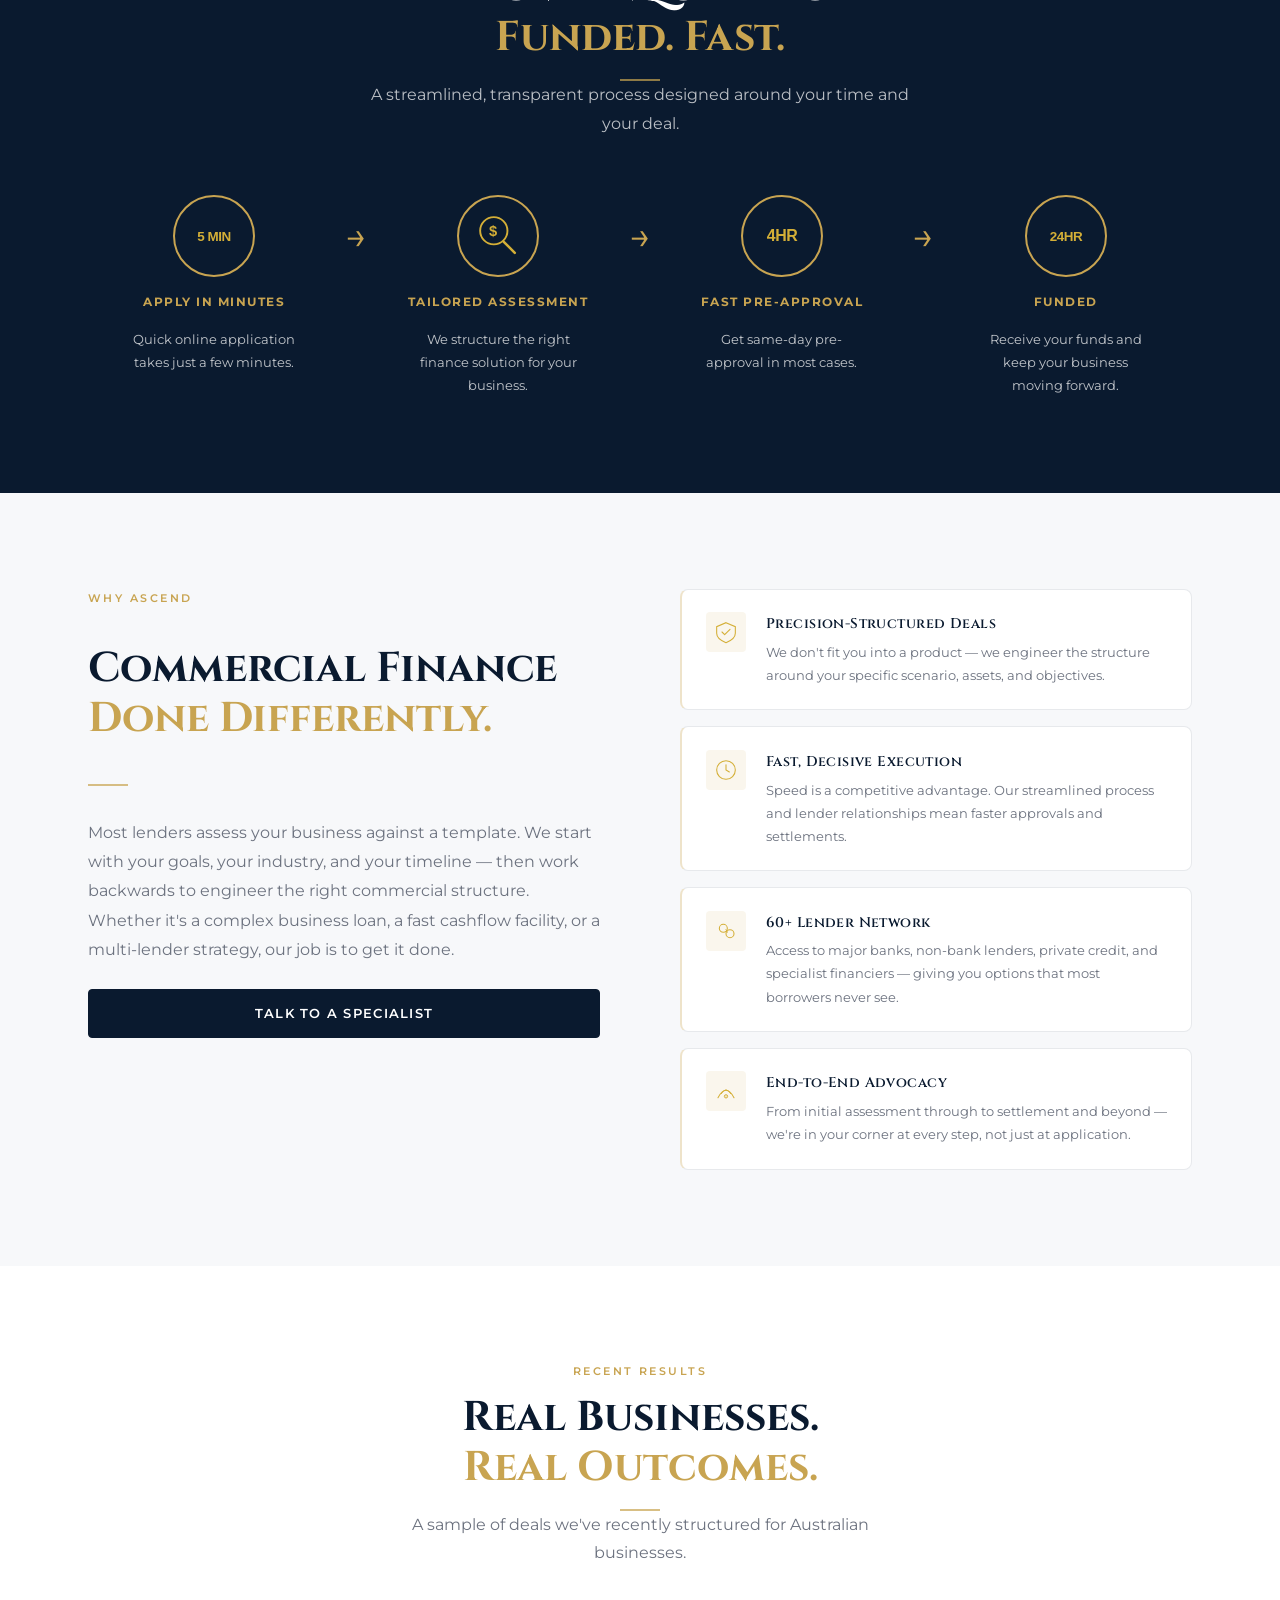
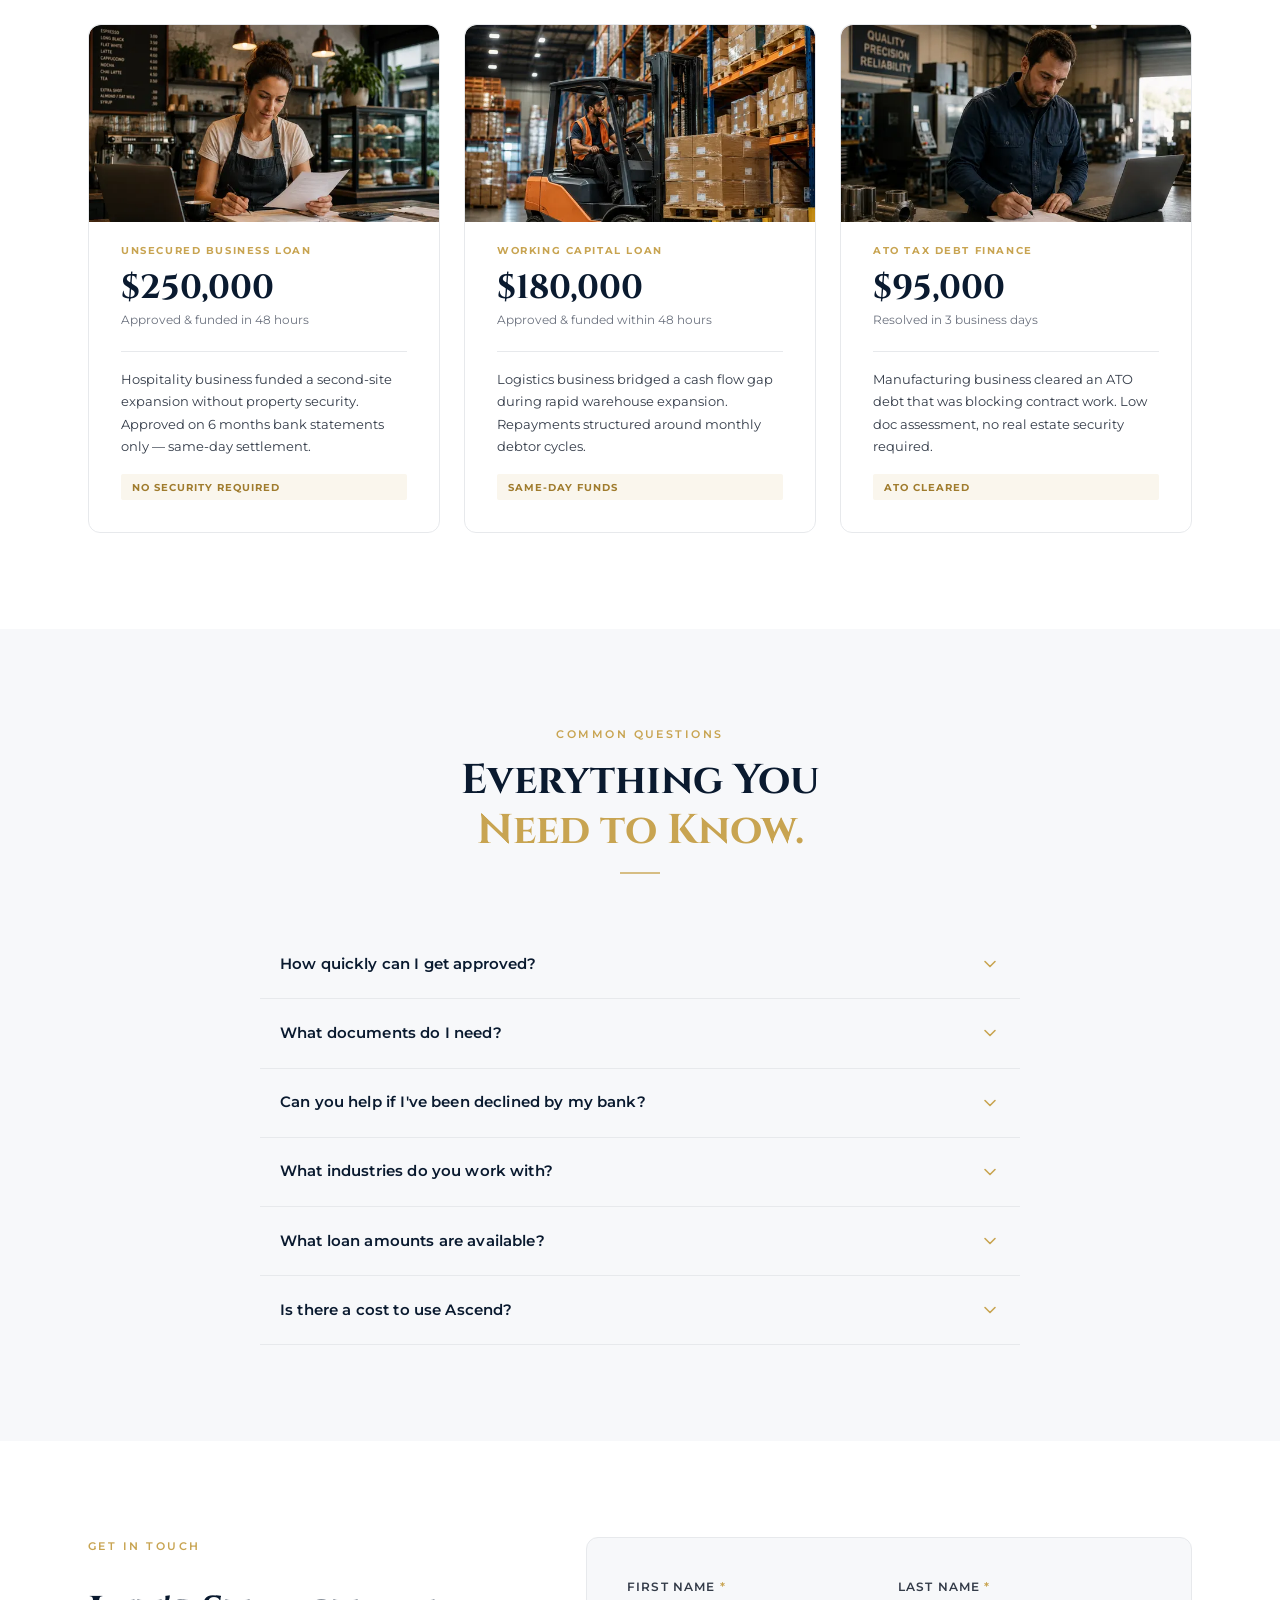
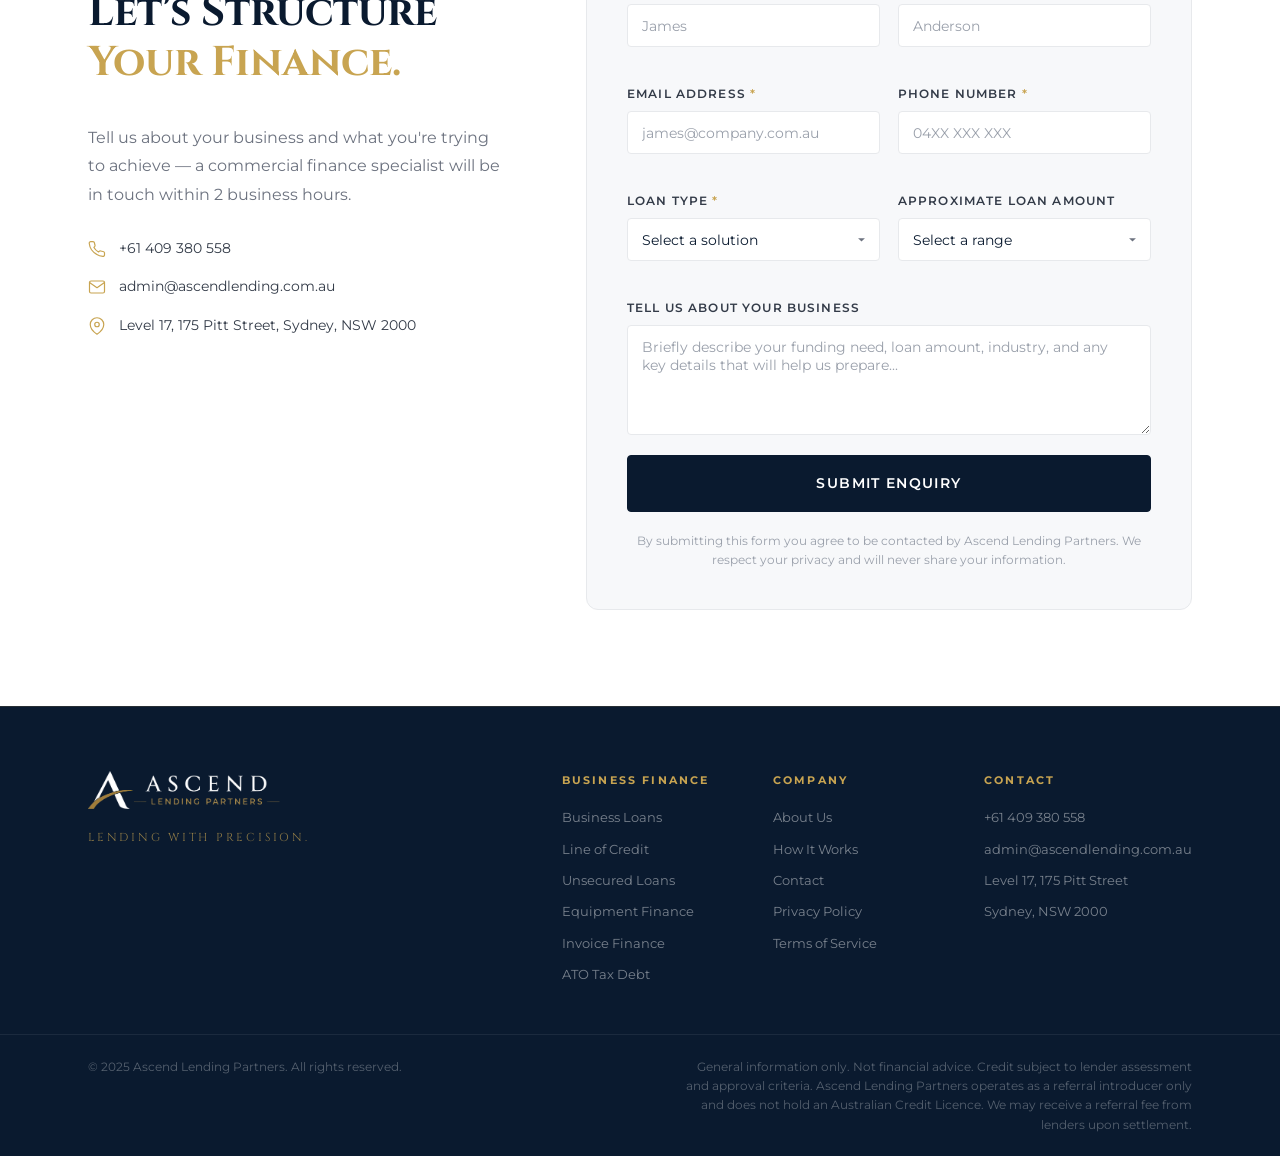
==== commit f0594747: "Add files via upload" ====
--- a/index.html
+++ b/index.html
@@ -45,7 +45,7 @@
                     <!-- Mega-menu trigger -->
                     <div class="navbar__mega-wrapper">
                         <button class="navbar__mega-trigger" id="megaTrigger" aria-expanded="false" aria-haspopup="true" aria-controls="megaMenu">
-                            Business Lending
+                            Our Products
                             <svg class="navbar__mega-chevron" viewBox="0 0 10 6" fill="none" xmlns="http://www.w3.org/2000/svg" aria-hidden="true">
                                 <path d="M1 1l4 4 4-4" stroke="currentColor" stroke-width="1.4" stroke-linecap="round" stroke-linejoin="round"/>
                             </svg>
@@ -59,6 +59,11 @@
                 <!-- CTA -->
                 <a href="#contact" class="btn btn--navy navbar__cta">Get Started</a>
 
+                <!-- Search -->
+                <button class="navbar__search-btn" id="searchBtn" aria-label="Search" aria-expanded="false">
+                    <svg width="18" height="18" viewBox="0 0 24 24" fill="none" stroke="currentColor" stroke-width="2" stroke-linecap="round" stroke-linejoin="round" aria-hidden="true"><circle cx="11" cy="11" r="8"/><path d="M21 21l-4.35-4.35"/></svg>
+                </button>
+
                 <!-- Mobile Hamburger -->
                 <button class="navbar__hamburger" id="hamburger" aria-label="Open menu" aria-expanded="false">
                     <span></span><span></span><span></span>
@@ -66,7 +71,7 @@
             </div>
 
             <!-- Mega Menu Panel -->
-            <div class="navbar__mega" id="megaMenu" aria-hidden="true" role="navigation" aria-label="Business Lending products">
+            <div class="navbar__mega" id="megaMenu" aria-hidden="true" role="navigation" aria-label="Our Products products">
                 <div class="container">
                     <div class="navbar__mega-inner">
                         <div class="navbar__mega-col">
@@ -91,6 +96,13 @@
                             <a href="products/trade-finance.html">Trade Finance</a>
                             <a href="products/ato-tax-debt-loans.html">ATO Tax Debt Finance</a>
                             <a href="products/short-term-business-loans.html">Short Term Business Loans</a>
+                            <a href="products/bad-credit-business-loans.html">Bad Credit Business Loans</a>
+                        </div>
+                        <div class="navbar__mega-col">
+                            <p class="navbar__mega-col-title">Property Finance</p>
+                            <a href="products/home-loans.html">Home Loans</a>
+                            <a href="products/commercial-property-loans.html">Commercial Property</a>
+                            <a href="products/bridging-finance.html">Bridging Finance</a>
                         </div>
                         <div class="navbar__mega-col">
                             <p class="navbar__mega-col-title">Not sure where to start?</p>
@@ -103,10 +115,10 @@
 
             <!-- Mobile Menu -->
             <div class="navbar__mobile-menu" id="mobileMenu" aria-hidden="true">
-                <!-- Mobile accordion: Business Lending -->
+                <!-- Mobile accordion: Our Products -->
                 <div class="mobile-accordion">
                     <button class="mobile-accordion__trigger" id="mobileAccordionTrigger" aria-expanded="false">
-                        Business Lending
+                        Our Products
                         <svg class="mobile-accordion__chevron" viewBox="0 0 12 7" fill="none" xmlns="http://www.w3.org/2000/svg" aria-hidden="true">
                             <path d="M1 1l5 5 5-5" stroke="currentColor" stroke-width="1.4" stroke-linecap="round" stroke-linejoin="round"/>
                         </svg>
@@ -133,6 +145,11 @@
                                 <a href="products/trade-finance.html" class="mobile-sub-link">Trade Finance</a>
                                 <a href="products/ato-tax-debt-loans.html" class="mobile-sub-link">ATO Tax Debt</a>
                                 <a href="products/short-term-business-loans.html" class="mobile-sub-link">Short Term Loans</a>
+                                <a href="products/bad-credit-business-loans.html" class="mobile-sub-link">Bad Credit Loans</a>
+                                <p class="mobile-accordion__col-title" style="margin-top:0.75rem">Property</p>
+                                <a href="products/home-loans.html" class="mobile-sub-link">Home Loans</a>
+                                <a href="products/commercial-property-loans.html" class="mobile-sub-link">Commercial Property</a>
+                                <a href="products/bridging-finance.html" class="mobile-sub-link">Bridging Finance</a>
                             </div>
                         </div>
                     </div>
--- a/styles.css
+++ b/styles.css
@@ -541,7 +541,7 @@
 
 .navbar__mega-inner {
     display: grid;
-    grid-template-columns: repeat(3, 1fr) 220px;
+    grid-template-columns: repeat(4, 1fr) 190px;
     gap: 0;
 }
 .navbar__mega-col {
@@ -550,6 +550,7 @@
 }
 .navbar__mega-col:last-child {
     border-right: none;
+    padding-top: 0.5rem;
 }
 .navbar__mega-col-title {
     font-size: 0.62rem;
@@ -645,7 +646,7 @@
     transition: max-height 0.4s ease;
 }
 .mobile-accordion__panel.is-open {
-    max-height: 1200px;
+    max-height: 2000px;
 }
 .mobile-accordion__grid {
     display: grid;
@@ -1409,7 +1410,7 @@
 
 .contact__inner {
     display: grid;
-    grid-template-columns: minmax(0, 1fr) minmax(0, 1.45fr);
+    grid-template-columns: 1fr 1.45fr;
     gap: 5rem;
     align-items: start;
 }
@@ -1420,13 +1421,6 @@
     gap: 1.25rem;
     position: sticky;
     top: 110px;
-    min-width: 0;
-}
-
-.contact__right {
-    min-width: 0;
-    width: 100%;
-    overflow: hidden;
 }
 
 .contact__body {
@@ -1464,23 +1458,13 @@
     background: var(--off-white);
     border: 1px solid var(--light-grey);
     border-radius: var(--radius-lg);
-    padding: 2.5rem 2.5rem 3rem;
-    box-sizing: border-box;
-    width: 100%;
-    min-width: 0;
+    padding: 2.5rem;
 }
 
 .form-row {
     display: grid;
-    grid-template-columns: minmax(0, 1fr) minmax(0, 1fr);
+    grid-template-columns: 1fr 1fr;
     gap: 1.1rem;
-    width: 100%;
-    box-sizing: border-box;
-}
-
-.form-row > .form-group {
-    min-width: 0;
-    overflow: hidden;
 }
 
 .form-group {
@@ -1505,7 +1489,6 @@
 .form-group select,
 .form-group textarea {
     width: 100%;
-    box-sizing: border-box;
     background: var(--white);
     border: 1px solid var(--light-grey);
     border-radius: var(--radius-sm);
@@ -1564,7 +1547,6 @@
     color: var(--text-light);
     line-height: 1.6;
     text-align: center;
-    margin-top: 1rem;
 }
 
 /* Spinner */
@@ -2188,293 +2170,188 @@
 }
 
 /* ════════════════════════════════════════════════════════════
-   MODERNISED CONTACT FORM — Step wizard, pills, slider
+   SEARCH — button + overlay
 ════════════════════════════════════════════════════════════ */
 
-/* ── Trust badges under contact details ─────────────────── */
-.contact__trust {
-    display: flex;
-    flex-direction: column;
-    gap: 0.65rem;
-    margin-top: 1.5rem;
-    padding-top: 1.5rem;
-    border-top: 1px solid var(--light-grey);
-}
-.contact__trust-item {
-    display: flex;
-    align-items: center;
-    gap: 0.65rem;
-    font-size: 0.82rem;
-    color: var(--steel);
-    font-family: var(--font-body);
-}
-.contact__trust-item svg {
-    width: 15px;
-    height: 15px;
+/* Search button in navbar */
+.navbar__search-btn {
+    display: flex;
+    align-items: center;
+    justify-content: center;
+    width: 38px;
+    height: 38px;
+    border-radius: 50%;
+    border: 1.5px solid var(--light-grey);
+    background: transparent;
+    color: var(--charcoal);
+    cursor: pointer;
+    margin-left: 0.5rem;
+    transition: background 0.2s, border-color 0.2s, color 0.2s;
     flex-shrink: 0;
 }
-
-/* ── Step progress indicator ─────────────────────────────── */
-.form-stepper {
-    display: flex;
-    align-items: center;
-    margin-bottom: 2rem;
-    padding: 0 0.25rem;
-}
-.form-stepper__step {
-    display: flex;
-    flex-direction: column;
-    align-items: center;
-    gap: 0.4rem;
-    flex-shrink: 0;
-}
-.form-stepper__dot {
-    width: 32px;
-    height: 32px;
-    border-radius: 50%;
-    border: 2px solid var(--light-grey);
-    background: var(--white);
-    display: flex;
-    align-items: center;
-    justify-content: center;
-    font-family: var(--font-body);
-    font-size: 0.78rem;
-    font-weight: 700;
-    color: var(--text-light);
-    transition: background 0.25s ease, border-color 0.25s ease, color 0.25s ease, transform 0.25s ease;
-}
-.form-stepper__step.active .form-stepper__dot {
+.navbar__search-btn:hover {
     background: var(--navy);
     border-color: var(--navy);
     color: #fff;
-    transform: scale(1.1);
-    box-shadow: 0 0 0 4px rgba(13,27,46,0.1);
-}
-.form-stepper__step.done .form-stepper__dot {
-    background: var(--gold);
-    border-color: var(--gold);
-    color: var(--navy);
-}
-.form-stepper__step.done .form-stepper__dot span::before {
-    content: "✓";
-}
-.form-stepper__step.done .form-stepper__dot span {
-    font-size: 0;
-}
-.form-stepper__step.done .form-stepper__dot span::before {
-    font-size: 0.85rem;
-}
-.form-stepper__label {
-    font-size: 0.68rem;
+}
+
+/* Overlay backdrop */
+.search-overlay {
+    position: fixed;
+    inset: 0;
+    z-index: 2000;
+    display: flex;
+    align-items: flex-start;
+    justify-content: center;
+    padding-top: 80px;
+    pointer-events: none;
+    opacity: 0;
+    transition: opacity 0.2s ease;
+}
+.search-overlay.is-open {
+    pointer-events: all;
+    opacity: 1;
+}
+.search-overlay__backdrop {
+    position: absolute;
+    inset: 0;
+    background: rgba(10, 26, 47, 0.6);
+    backdrop-filter: blur(4px);
+    -webkit-backdrop-filter: blur(4px);
+}
+
+/* Panel */
+.search-overlay__panel {
+    position: relative;
+    z-index: 1;
+    width: 100%;
+    max-width: 660px;
+    margin: 0 1rem;
+    background: #fff;
+    border-radius: 16px;
+    box-shadow: 0 24px 60px rgba(10,26,47,0.25);
+    overflow: hidden;
+    transform: translateY(-12px);
+    transition: transform 0.25s ease;
+}
+.search-overlay.is-open .search-overlay__panel {
+    transform: translateY(0);
+}
+
+/* Header / input row */
+.search-overlay__header {
+    display: flex;
+    align-items: center;
+    gap: 0.5rem;
+    padding: 1rem 1.25rem;
+    border-bottom: 1px solid var(--light-grey);
+}
+.search-overlay__input-wrap {
+    display: flex;
+    align-items: center;
+    gap: 0.65rem;
+    flex: 1;
+    min-width: 0;
+}
+.search-overlay__input-wrap > svg {
+    color: var(--text-light);
+    flex-shrink: 0;
+}
+.search-overlay__input {
+    flex: 1;
+    border: none;
+    outline: none;
+    font-family: var(--font-body);
+    font-size: 1rem;
+    color: var(--charcoal);
+    background: transparent;
+    min-width: 0;
+}
+.search-overlay__input::placeholder {
+    color: var(--text-light);
+}
+.search-overlay__clear {
+    display: none;
+    align-items: center;
+    justify-content: center;
+    width: 24px;
+    height: 24px;
+    border-radius: 50%;
+    border: none;
+    background: var(--light-grey);
+    color: var(--steel);
+    cursor: pointer;
+    flex-shrink: 0;
+    padding: 0;
+}
+.search-overlay__clear:hover {
+    background: #ddd;
+}
+.search-overlay__close {
+    font-family: var(--font-body);
+    font-size: 0.72rem;
     font-weight: 600;
-    letter-spacing: 0.06em;
-    text-transform: uppercase;
+    letter-spacing: 0.05em;
     color: var(--text-light);
-    font-family: var(--font-body);
-    transition: color 0.25s ease;
-    white-space: nowrap;
-}
-.form-stepper__step.active .form-stepper__label {
-    color: var(--navy);
-}
-.form-stepper__step.done .form-stepper__label {
-    color: var(--gold-dark, #a0801f);
-}
-.form-stepper__line {
-    flex: 1;
-    height: 2px;
-    background: var(--light-grey);
-    margin: 0 0.5rem;
-    margin-bottom: 1.4rem;
-    border-radius: 2px;
-    transition: background 0.3s ease;
-}
-
-/* ── Step panel header ───────────────────────────────────── */
-.form-step__header {
-    margin-bottom: 1.5rem;
-}
-.form-step__title {
-    font-family: var(--font-heading);
-    font-size: 1.05rem;
-    color: var(--navy);
-    margin-bottom: 0.25rem;
-}
-.form-step__sub {
-    font-family: var(--font-body);
-    font-size: 0.84rem;
-    color: var(--steel);
-}
-
-/* ── Navigation buttons row ─────────────────────────────── */
-.form-nav {
-    margin-top: 0.5rem;
-}
-.form-nav--split {
-    display: flex;
-    gap: 0.75rem;
-    align-items: center;
-}
-.form-nav--split .btn:last-child {
-    flex: 1;
-}
-.btn--outline {
+    border: 1.5px solid var(--light-grey);
     background: transparent;
-    border: 1.5px solid var(--light-grey);
-    color: var(--charcoal);
-    padding: 0.72rem 1.25rem;
-    border-radius: var(--radius-sm);
-    font-family: var(--font-body);
-    font-size: 0.82rem;
-    font-weight: 600;
-    letter-spacing: 0.06em;
+    border-radius: 6px;
+    padding: 0.2rem 0.5rem;
     cursor: pointer;
-    display: inline-flex;
-    align-items: center;
-    transition: border-color 0.2s, color 0.2s, background 0.2s;
-    white-space: nowrap;
-}
-.btn--outline:hover {
+    flex-shrink: 0;
+    transition: border-color 0.2s, color 0.2s;
+}
+.search-overlay__close:hover {
     border-color: var(--navy);
     color: var(--navy);
-    background: rgba(13,27,46,0.03);
-}
-
-/* ── Pill buttons ────────────────────────────────────────── */
-.pill-grid {
-    display: flex;
-    flex-wrap: wrap;
-    gap: 0.5rem;
-    margin-top: 0.5rem;
-    width: 100%;
-    box-sizing: border-box;
-}
-.form-step {
-    width: 100%;
-    box-sizing: border-box;
-}
-.pill {
-    padding: 0.45rem 1rem;
-    border-radius: 999px;
-    border: 1.5px solid var(--light-grey);
-    background: var(--white);
-    color: var(--charcoal);
+}
+
+/* Results */
+.search-overlay__results {
+    padding: 0.5rem 0;
+    max-height: 420px;
+    overflow-y: auto;
+}
+.search-overlay__hint {
+    font-family: var(--font-body);
+    font-size: 0.85rem;
+    color: var(--text-light);
+    text-align: center;
+    padding: 1.5rem 1.25rem;
+    margin: 0;
+}
+.search-result {
+    display: block;
+    padding: 0.85rem 1.25rem;
+    text-decoration: none;
+    border-bottom: 1px solid #f5f5f5;
+    transition: background 0.15s;
+}
+.search-result:last-child {
+    border-bottom: none;
+}
+.search-result:hover {
+    background: #f8f6f1;
+}
+.search-result__title {
+    font-family: var(--font-body);
+    font-size: 0.9rem;
+    font-weight: 600;
+    color: var(--navy);
+    margin-bottom: 0.2rem;
+}
+.search-result__desc {
     font-family: var(--font-body);
     font-size: 0.8rem;
-    font-weight: 500;
-    cursor: pointer;
-    transition: border-color 0.18s, background 0.18s, color 0.18s, transform 0.15s, box-shadow 0.18s;
-    white-space: nowrap;
-}
-.pill:hover {
-    border-color: var(--navy);
-    color: var(--navy);
-    background: rgba(13,27,46,0.03);
-    transform: translateY(-1px);
-}
-.pill.active {
-    background: var(--navy);
-    border-color: var(--navy);
-    color: #fff;
-    box-shadow: 0 3px 10px rgba(13,27,46,0.2);
-    transform: translateY(-1px);
-}
-
-/* ── Loan amount slider ──────────────────────────────────── */
-.slider-display {
-    text-align: center;
-    margin-bottom: 0.75rem;
-}
-.slider-amount {
-    font-family: var(--font-heading);
-    font-size: 2rem;
-    font-weight: 700;
-    color: var(--navy);
-    letter-spacing: -0.02em;
-    transition: color 0.2s;
-}
-.slider-wrap {
-    position: relative;
-    padding: 0.25rem 0;
-    width: 100%;
-    box-sizing: border-box;
-}
-.amount-slider {
-    -webkit-appearance: none;
-    appearance: none;
-    width: 100%;
-    display: block;
-    box-sizing: border-box;
-    height: 6px;
-    border-radius: 999px;
-    background: linear-gradient(
-        to right,
-        var(--navy) 0%,
-        var(--navy) var(--fill, 23.6%),
-        #e2e5ea var(--fill, 23.6%),
-        #e2e5ea 100%
-    );
-    outline: none;
-    cursor: pointer;
-    border: none;
-    padding: 0;
-    transition: background 0.1s;
-}
-.amount-slider::-webkit-slider-thumb {
-    -webkit-appearance: none;
-    appearance: none;
-    width: 22px;
-    height: 22px;
-    border-radius: 50%;
-    background: var(--navy);
-    border: 3px solid #fff;
-    box-shadow: 0 2px 8px rgba(13,27,46,0.35);
-    cursor: pointer;
-    transition: transform 0.15s, box-shadow 0.15s;
-}
-.amount-slider::-webkit-slider-thumb:hover,
-.amount-slider::-webkit-slider-thumb:active {
-    transform: scale(1.2);
-    box-shadow: 0 3px 14px rgba(13,27,46,0.4);
-}
-.amount-slider::-moz-range-thumb {
-    width: 22px;
-    height: 22px;
-    border-radius: 50%;
-    background: var(--navy);
-    border: 3px solid #fff;
-    box-shadow: 0 2px 8px rgba(13,27,46,0.35);
-    cursor: pointer;
-}
-.slider-labels {
-    display: flex;
-    justify-content: space-between;
-    margin-top: 0.5rem;
-    font-family: var(--font-body);
-    font-size: 0.75rem;
-    color: var(--text-light);
-}
-
-/* ── Micro-animations: focused form group ────────────────── */
-.form-group {
-    transition: transform 0.2s ease;
-}
-.form-group.is-focused {
-    transform: translateY(-2px);
-}
-.form-group.is-focused label {
-    color: var(--navy);
-}
-.form-group input,
-.form-group textarea {
-    transition: border-color 0.2s, box-shadow 0.2s, transform 0.2s;
-}
-
-/* ── Responsive adjustments ──────────────────────────────── */
-@media (max-width: 640px) {
-    .form-stepper__label { display: none; }
-    .form-stepper__line  { margin-bottom: 0; }
-    .form-nav--split     { flex-direction: column-reverse; }
-    .form-nav--split .btn { width: 100%; justify-content: center; }
-    .slider-amount       { font-size: 1.6rem; }
-}
+    color: var(--steel);
+    line-height: 1.5;
+}
+
+@media (max-width: 480px) {
+    .search-overlay {
+        padding-top: 60px;
+    }
+    .search-overlay__panel {
+        border-radius: 12px;
+    }
+}
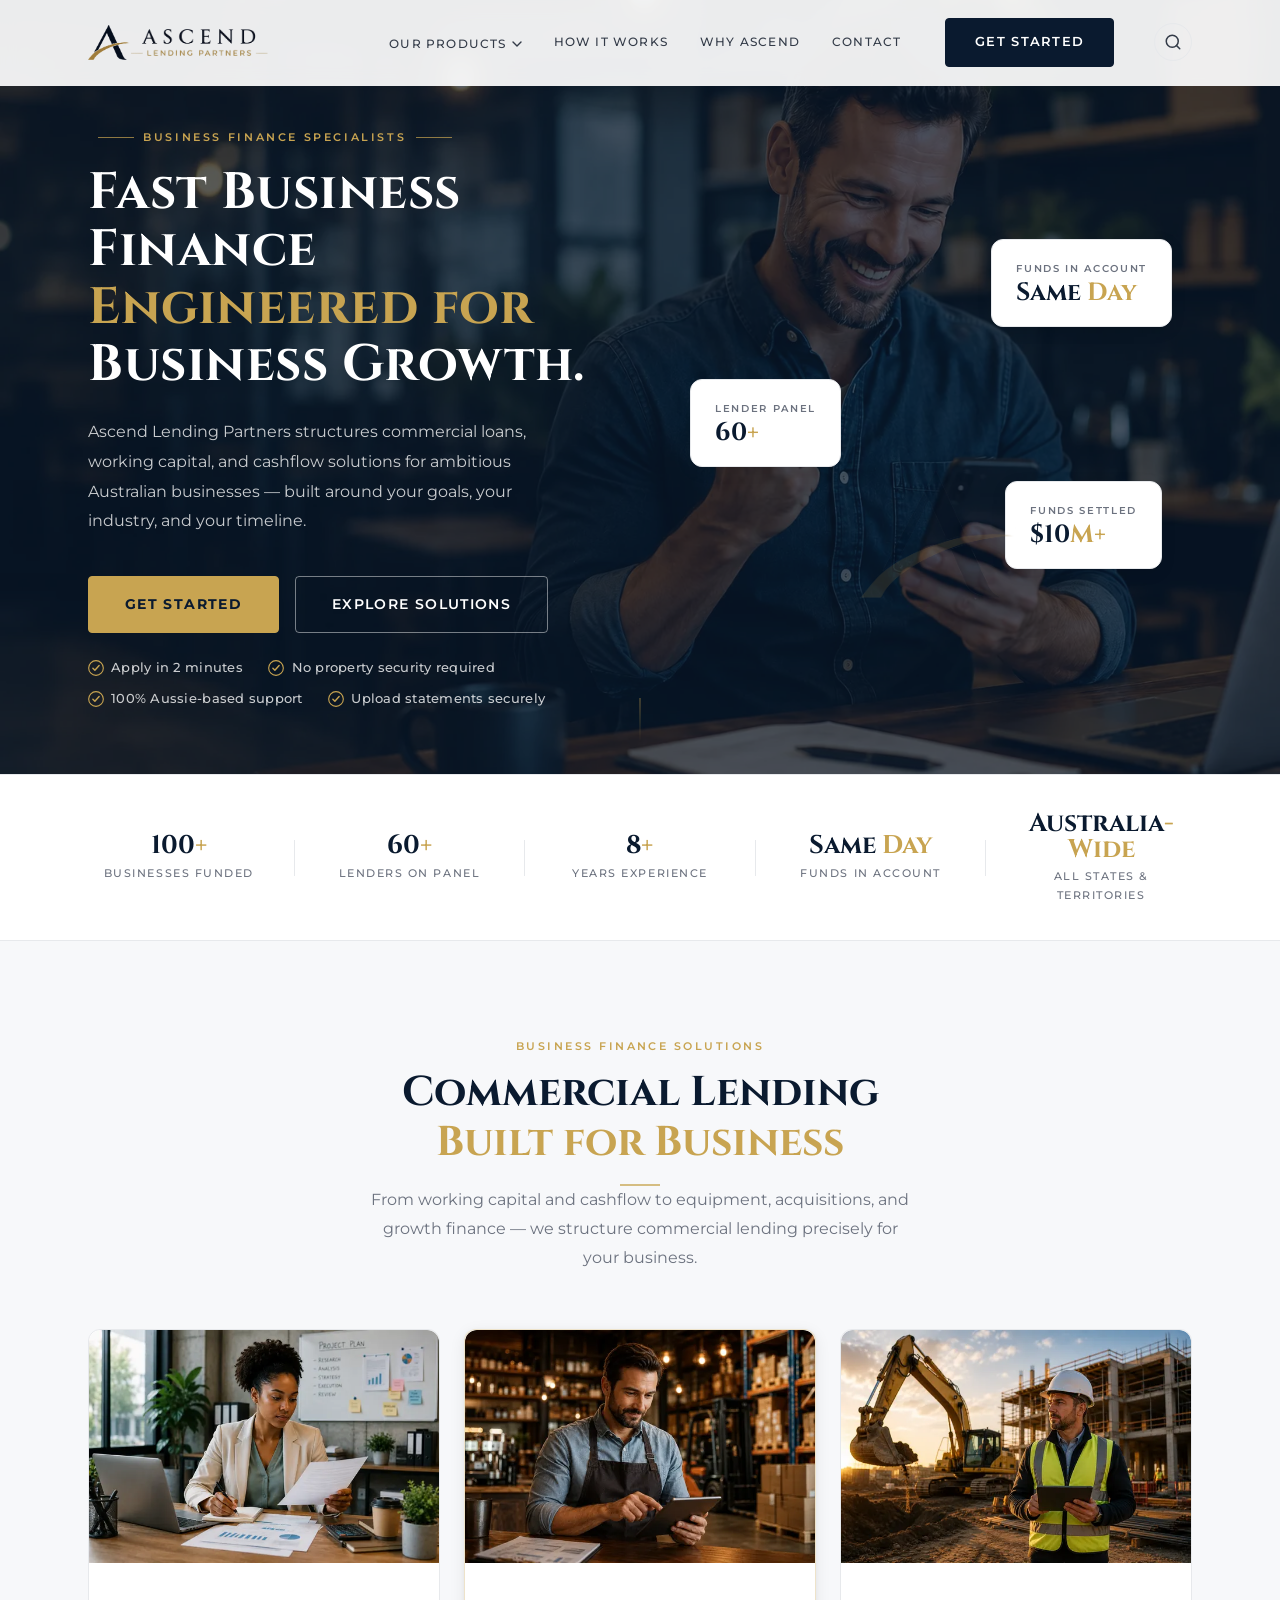
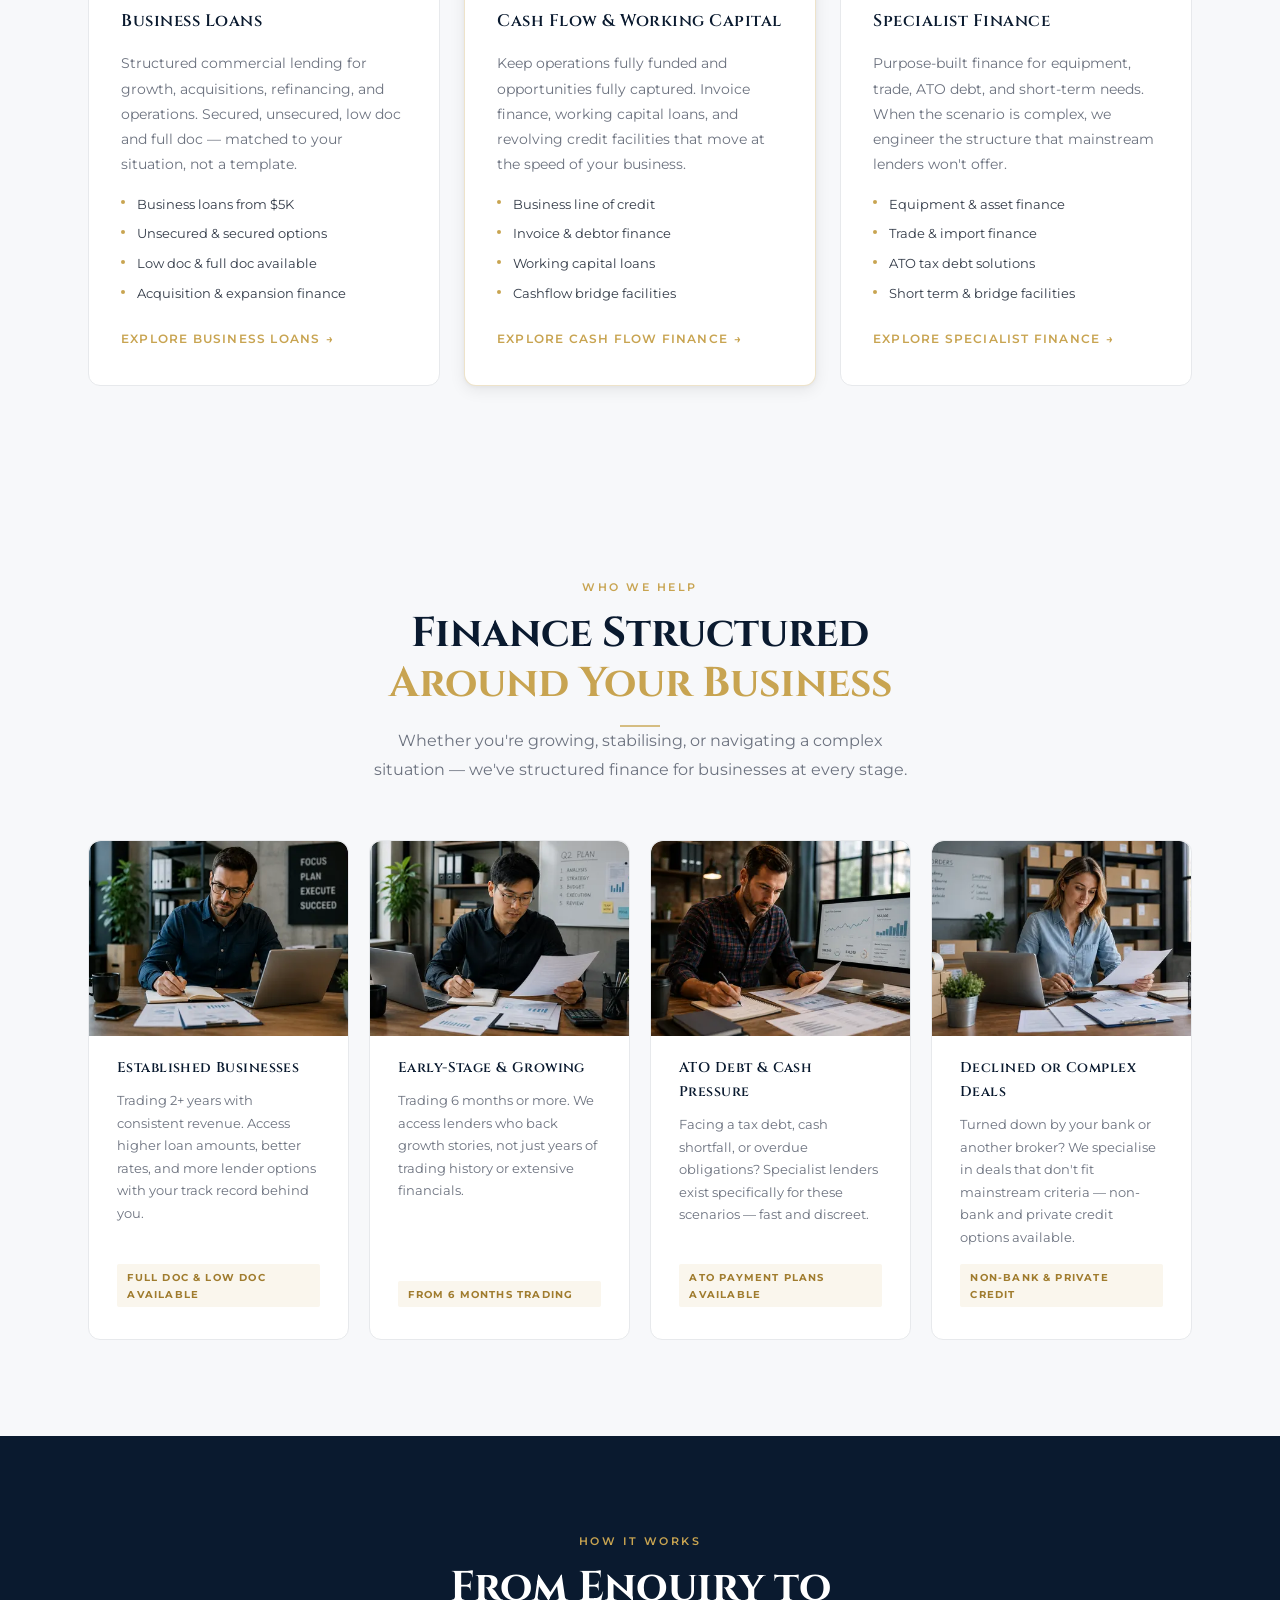
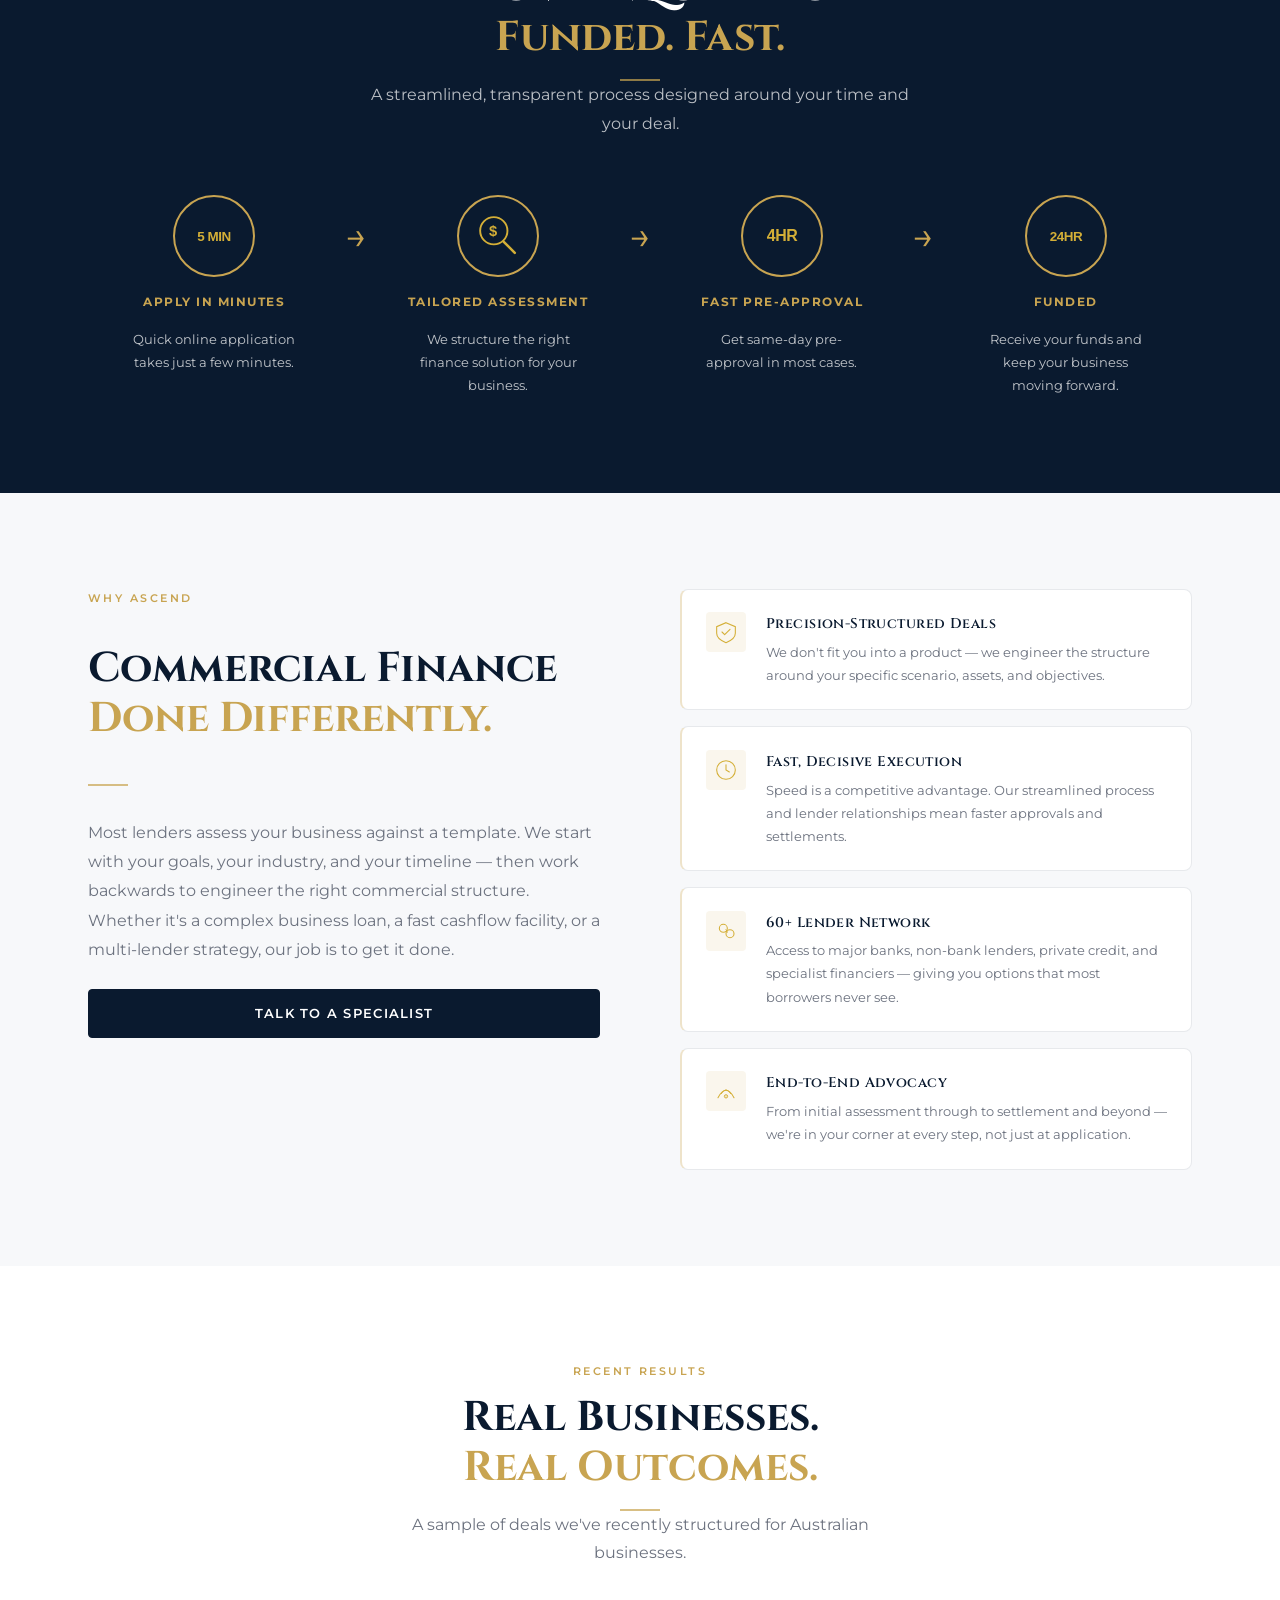
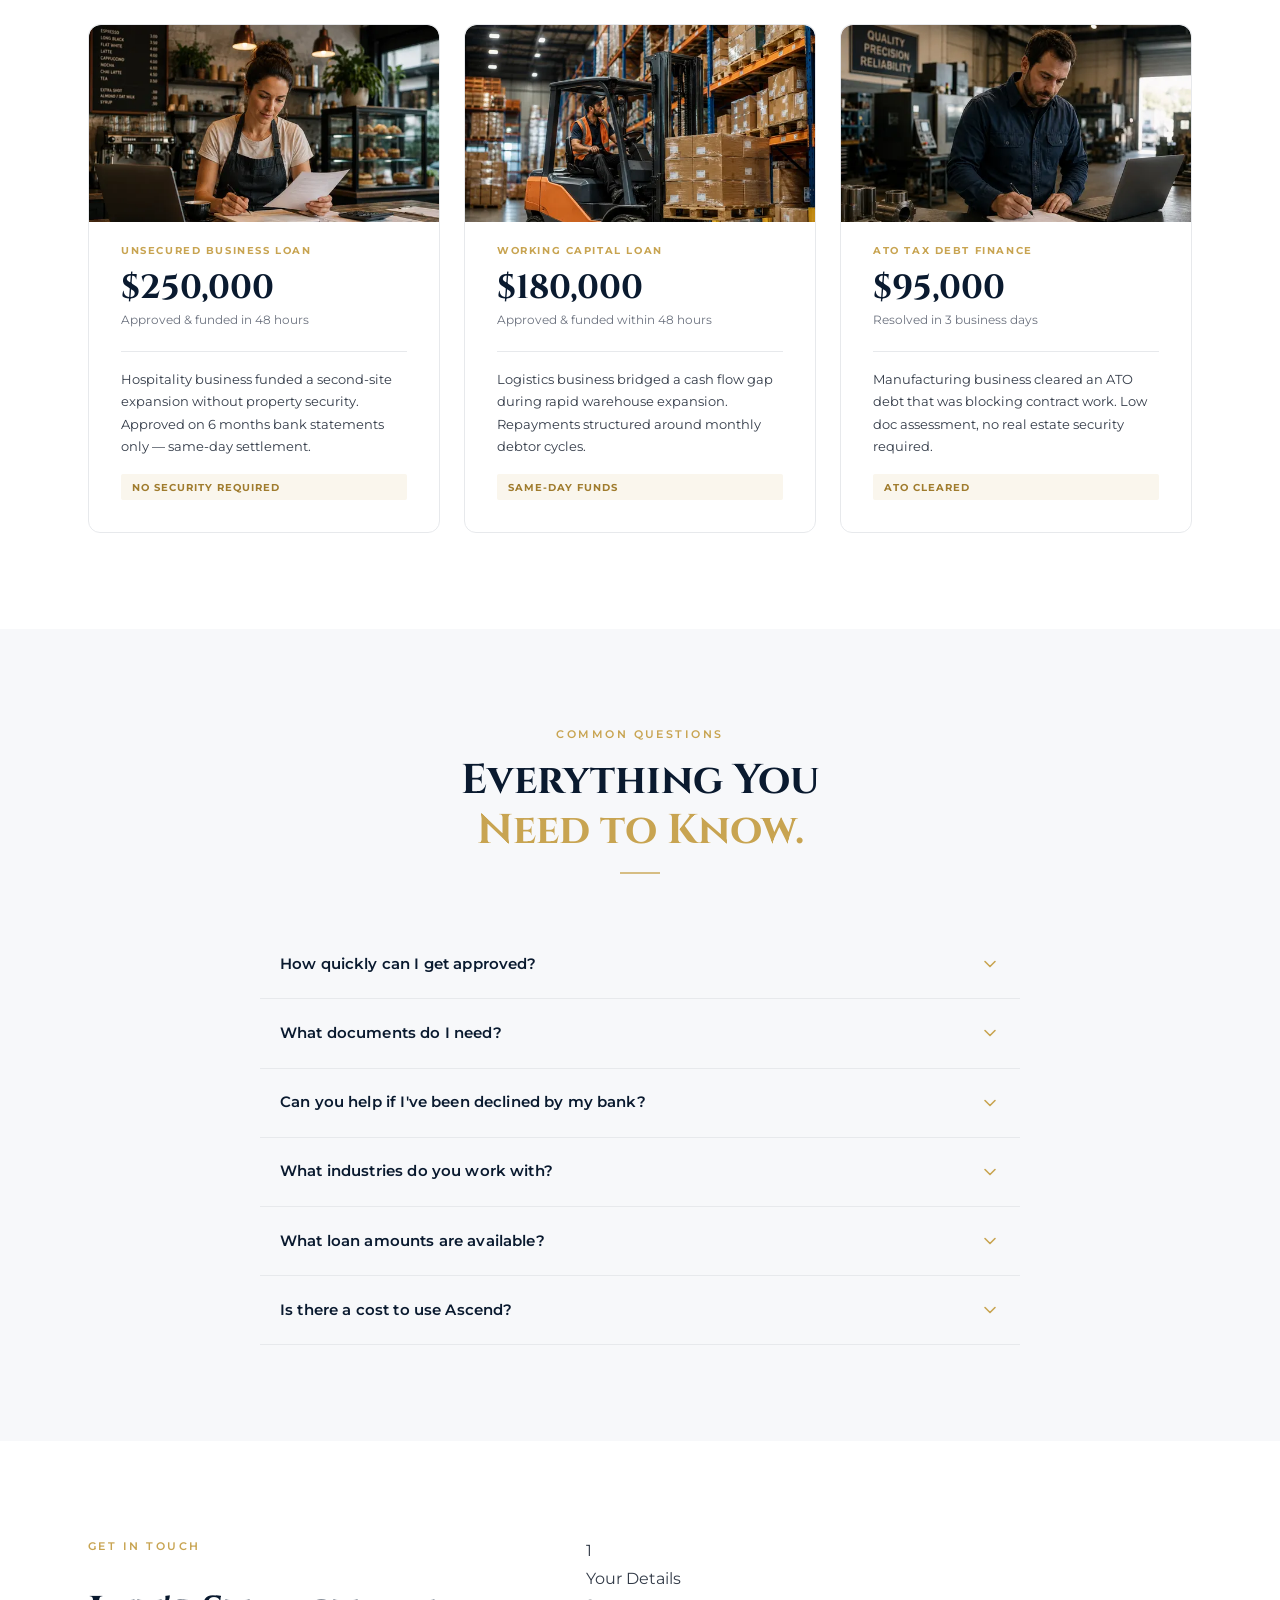
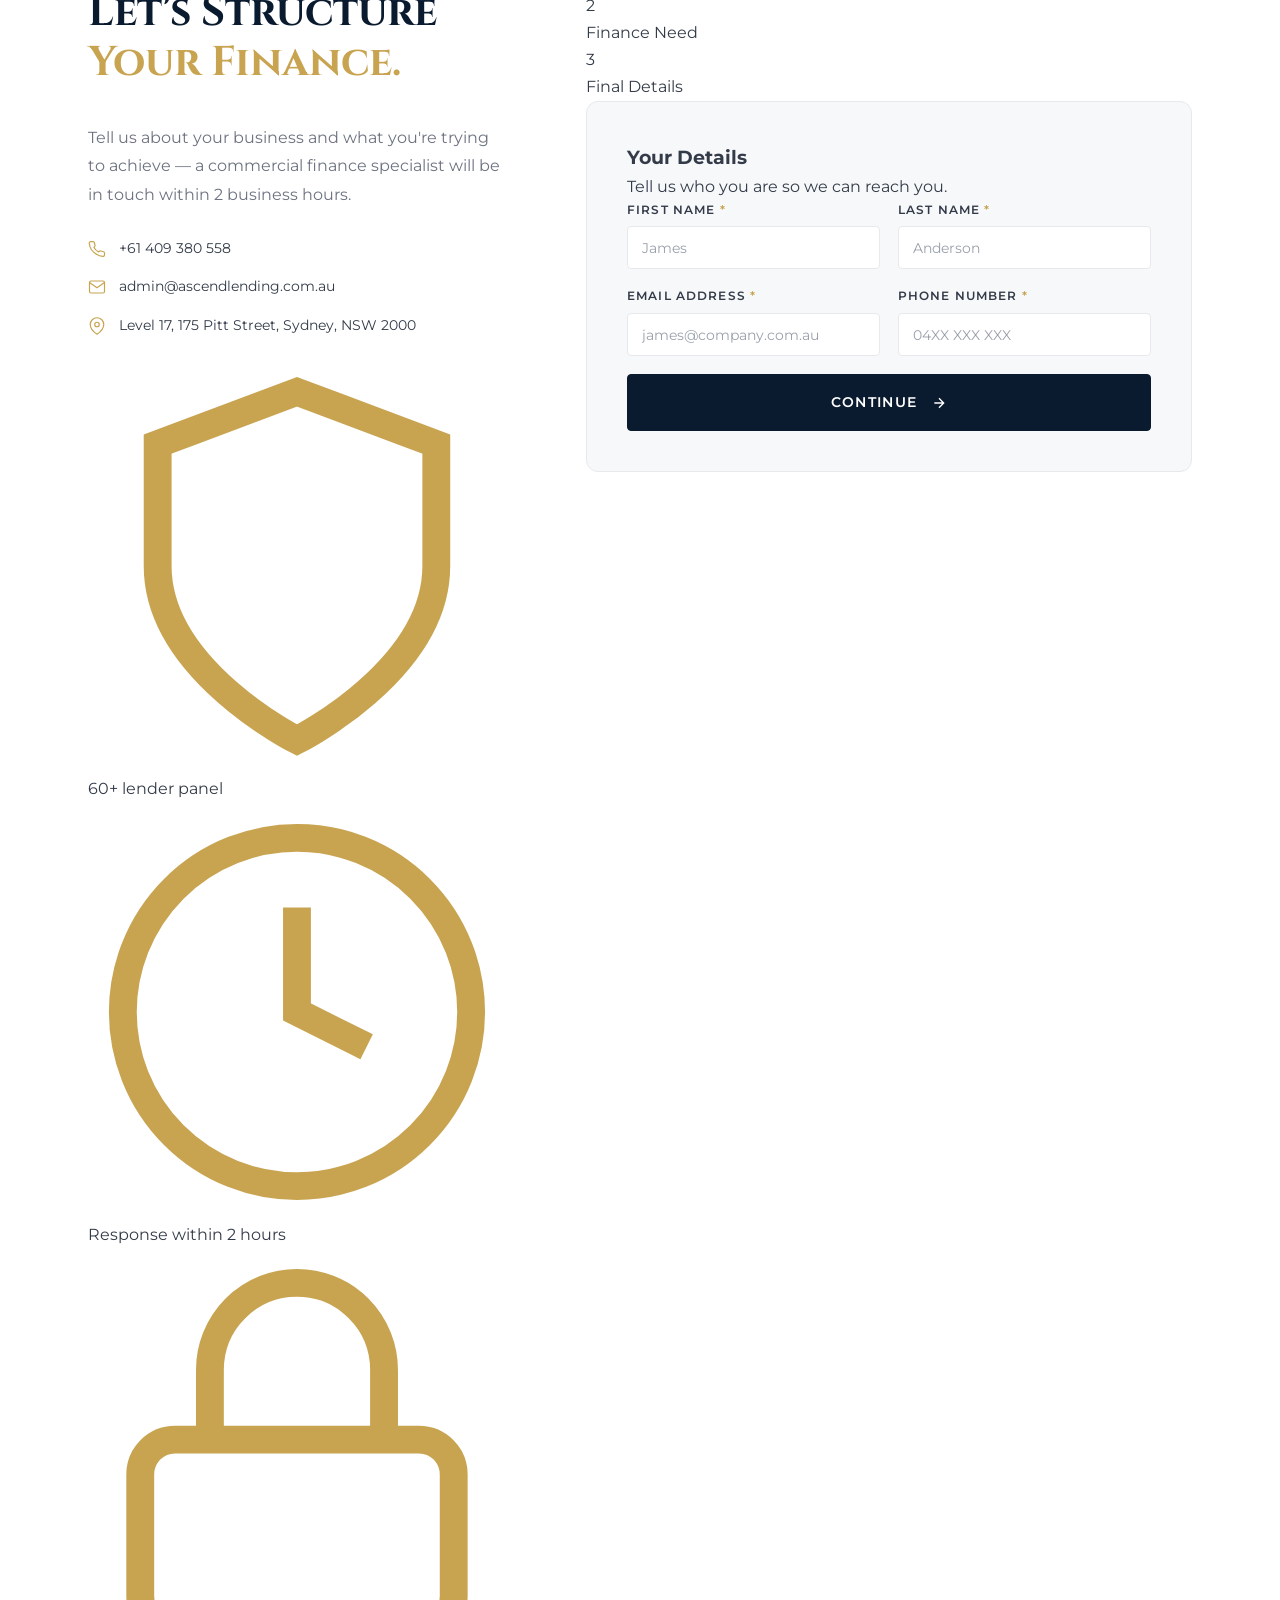
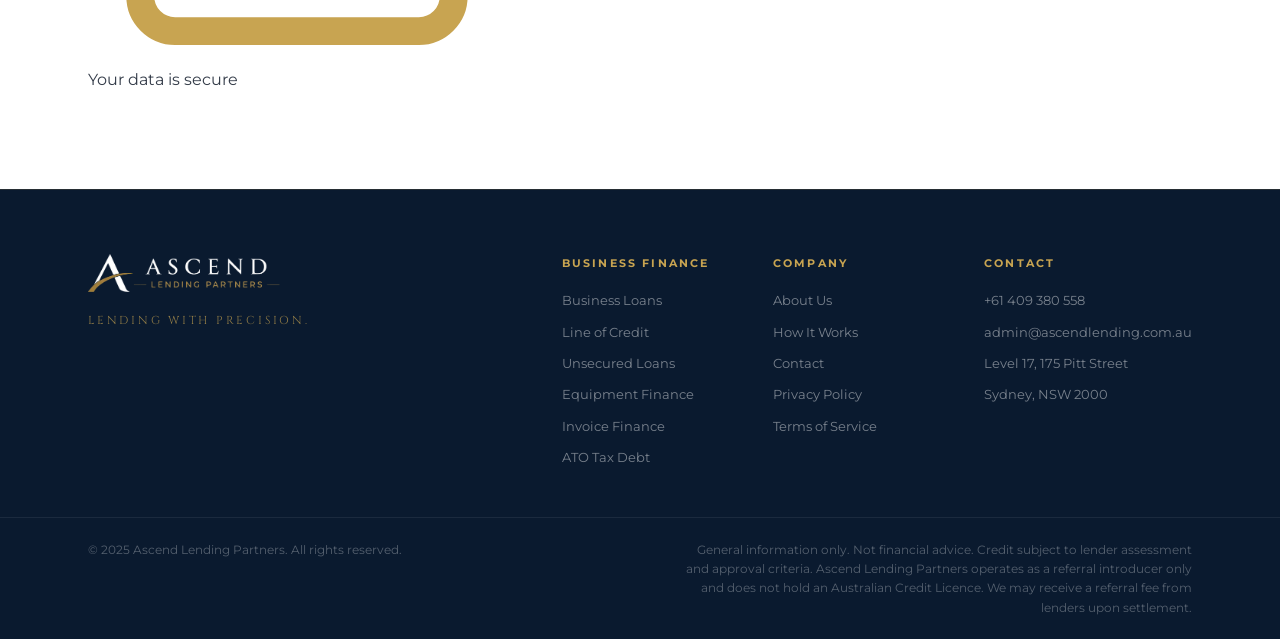
==== commit 6ea416c2: "Add files via upload" ====
--- a/index.html
+++ b/index.html
@@ -799,9 +799,7 @@
                 <div class="contact__left">
                     <p class="section-eyebrow">Get In Touch</p>
                     <h2 class="section-title">
-                        Let's Structure<br /><span class="text-gold"
-                            >Your Finance.</span
-                        >
+                        Let's Structure<br /><span class="text-gold">Your Finance.</span>
                     </h2>
                     <p class="contact__body">
                         Tell us about your business and what you're trying to
@@ -811,240 +809,178 @@
 
                     <div class="contact__details">
                         <div class="contact__detail">
-                            <svg
-                                viewBox="0 0 24 24"
-                                fill="none"
-                                stroke="#C8A451"
-                                stroke-width="1.6"
-                                stroke-linecap="round"
-                                stroke-linejoin="round"
-                                aria-hidden="true"
-                            >
-                                <path
-                                    d="M22 16.92v3a2 2 0 0 1-2.18 2 19.79 19.79 0 0 1-8.63-3.07A19.5 19.5 0 0 1 4.69 13a19.79 19.79 0 0 1-3.07-8.67A2 2 0 0 1 3.6 2.18h3a2 2 0 0 1 2 1.72 12.84 12.84 0 0 0 .7 2.81 2 2 0 0 1-.45 2.11L7.91 9.91a16 16 0 0 0 6.08 6.08l.91-.91a2 2 0 0 1 2.11-.45 12.84 12.84 0 0 0 2.81.7A2 2 0 0 1 21.92 17z"
-                                />
+                            <svg viewBox="0 0 24 24" fill="none" stroke="#C8A451" stroke-width="1.6" stroke-linecap="round" stroke-linejoin="round" aria-hidden="true">
+                                <path d="M22 16.92v3a2 2 0 0 1-2.18 2 19.79 19.79 0 0 1-8.63-3.07A19.5 19.5 0 0 1 4.69 13a19.79 19.79 0 0 1-3.07-8.67A2 2 0 0 1 3.6 2.18h3a2 2 0 0 1 2 1.72 12.84 12.84 0 0 0 .7 2.81 2 2 0 0 1-.45 2.11L7.91 9.91a16 16 0 0 0 6.08 6.08l.91-.91a2 2 0 0 1 2.11-.45 12.84 12.84 0 0 0 2.81.7A2 2 0 0 1 21.92 17z"/>
                             </svg>
-                            <span>+61 409 380 558</span>
+                            <a href="tel:+61409380558" style="color:inherit;text-decoration:none;">+61 409 380 558</a>
                         </div>
                         <div class="contact__detail">
-                            <svg
-                                viewBox="0 0 24 24"
-                                fill="none"
-                                stroke="#C8A451"
-                                stroke-width="1.6"
-                                stroke-linecap="round"
-                                stroke-linejoin="round"
-                                aria-hidden="true"
-                            >
-                                <path
-                                    d="M4 4h16c1.1 0 2 .9 2 2v12c0 1.1-.9 2-2 2H4c-1.1 0-2-.9-2-2V6c0-1.1.9-2 2-2z"
-                                />
-                                <polyline points="22,6 12,13 2,6" />
+                            <svg viewBox="0 0 24 24" fill="none" stroke="#C8A451" stroke-width="1.6" stroke-linecap="round" stroke-linejoin="round" aria-hidden="true">
+                                <path d="M4 4h16c1.1 0 2 .9 2 2v12c0 1.1-.9 2-2 2H4c-1.1 0-2-.9-2-2V6c0-1.1.9-2 2-2z"/>
+                                <polyline points="22,6 12,13 2,6"/>
                             </svg>
-                            <span>admin@ascendlending.com.au</span>
+                            <a href="mailto:admin@ascendlending.com.au" style="color:inherit;text-decoration:none;">admin@ascendlending.com.au</a>
                         </div>
                         <div class="contact__detail">
-                            <svg
-                                viewBox="0 0 24 24"
-                                fill="none"
-                                stroke="#C8A451"
-                                stroke-width="1.6"
-                                stroke-linecap="round"
-                                stroke-linejoin="round"
-                                aria-hidden="true"
-                            >
-                                <path
-                                    d="M21 10c0 7-9 13-9 13s-9-6-9-13a9 9 0 0 1 18 0z"
-                                />
-                                <circle cx="12" cy="10" r="3" />
+                            <svg viewBox="0 0 24 24" fill="none" stroke="#C8A451" stroke-width="1.6" stroke-linecap="round" stroke-linejoin="round" aria-hidden="true">
+                                <path d="M21 10c0 7-9 13-9 13s-9-6-9-13a9 9 0 0 1 18 0z"/>
+                                <circle cx="12" cy="10" r="3"/>
                             </svg>
                             <span>Level 17, 175 Pitt Street, Sydney, NSW 2000</span>
                         </div>
                     </div>
+
+                    <div class="contact__trust">
+                        <div class="contact__trust-item">
+                            <svg viewBox="0 0 24 24" fill="none" stroke="#C8A451" stroke-width="1.6" aria-hidden="true"><path d="M12 22s8-4 8-10V5l-8-3-8 3v7c0 6 8 10 8 10z"/></svg>
+                            <span>60+ lender panel</span>
+                        </div>
+                        <div class="contact__trust-item">
+                            <svg viewBox="0 0 24 24" fill="none" stroke="#C8A451" stroke-width="1.6" aria-hidden="true"><circle cx="12" cy="12" r="10"/><polyline points="12 6 12 12 16 14"/></svg>
+                            <span>Response within 2 hours</span>
+                        </div>
+                        <div class="contact__trust-item">
+                            <svg viewBox="0 0 24 24" fill="none" stroke="#C8A451" stroke-width="1.6" aria-hidden="true"><rect x="3" y="11" width="18" height="11" rx="2" ry="2"/><path d="M7 11V7a5 5 0 0 1 10 0v4"/></svg>
+                            <span>Your data is secure</span>
+                        </div>
+                    </div>
                 </div>
 
                 <div class="contact__right">
+                    <div class="form-stepper" id="formStepper" aria-label="Form progress">
+                        <div class="form-stepper__step active" data-step="1">
+                            <div class="form-stepper__dot"><span>1</span></div>
+                            <div class="form-stepper__label">Your Details</div>
+                        </div>
+                        <div class="form-stepper__line"></div>
+                        <div class="form-stepper__step" data-step="2">
+                            <div class="form-stepper__dot"><span>2</span></div>
+                            <div class="form-stepper__label">Finance Need</div>
+                        </div>
+                        <div class="form-stepper__line"></div>
+                        <div class="form-stepper__step" data-step="3">
+                            <div class="form-stepper__dot"><span>3</span></div>
+                            <div class="form-stepper__label">Final Details</div>
+                        </div>
+                    </div>
+
                     <form class="contact-form" id="contactForm" novalidate>
-                        <div class="form-row">
-                            <div class="form-group">
-                                <label for="firstName"
-                                    >First Name
-                                    <span class="required" aria-hidden="true"
-                                        >*</span
-                                    ></label
-                                >
-                                <input
-                                    type="text"
-                                    id="firstName"
-                                    name="firstName"
-                                    placeholder="James"
-                                    required
-                                    autocomplete="given-name"
-                                />
-                                <span class="form-error" role="alert"></span>
+                        <!-- ── STEP 1: Your Details ── -->
+                        <div class="form-step" id="step1">
+                            <div class="form-step__header">
+                                <h3 class="form-step__title">Your Details</h3>
+                                <p class="form-step__sub">Tell us who you are so we can reach you.</p>
+                            </div>
+                            <div class="form-row">
+                                <div class="form-group">
+                                    <label for="firstName">First Name <span class="required" aria-hidden="true">*</span></label>
+                                    <input type="text" id="firstName" name="firstName" placeholder="James" required autocomplete="given-name" />
+                                    <span class="form-error" role="alert"></span>
+                                </div>
+                                <div class="form-group">
+                                    <label for="lastName">Last Name <span class="required" aria-hidden="true">*</span></label>
+                                    <input type="text" id="lastName" name="lastName" placeholder="Anderson" required autocomplete="family-name" />
+                                    <span class="form-error" role="alert"></span>
+                                </div>
+                            </div>
+                            <div class="form-row">
+                                <div class="form-group">
+                                    <label for="email">Email Address <span class="required" aria-hidden="true">*</span></label>
+                                    <input type="email" id="email" name="email" placeholder="james@company.com.au" required autocomplete="email" />
+                                    <span class="form-error" role="alert"></span>
+                                </div>
+                                <div class="form-group">
+                                    <label for="phone">Phone Number <span class="required" aria-hidden="true">*</span></label>
+                                    <input type="tel" id="phone" name="phone" placeholder="04XX XXX XXX" required autocomplete="tel" />
+                                    <span class="form-error" role="alert"></span>
+                                </div>
+                            </div>
+                            <div class="form-nav">
+                                <button type="button" class="btn btn--navy btn--full btn--lg" id="toStep2">
+                                    Continue <svg viewBox="0 0 24 24" fill="none" stroke="currentColor" stroke-width="2" style="width:16px;height:16px;margin-left:6px;vertical-align:middle;" aria-hidden="true"><path d="M5 12h14M12 5l7 7-7 7"/></svg>
+                                </button>
+                            </div>
+                        </div>
+
+                        <!-- ── STEP 2: Finance Need ── -->
+                        <div class="form-step" id="step2" style="display:none;">
+                            <div class="form-step__header">
+                                <h3 class="form-step__title">Finance Need</h3>
+                                <p class="form-step__sub">What type of funding are you looking for?</p>
                             </div>
                             <div class="form-group">
-                                <label for="lastName"
-                                    >Last Name
-                                    <span class="required" aria-hidden="true"
-                                        >*</span
-                                    ></label
-                                >
-                                <input
-                                    type="text"
-                                    id="lastName"
-                                    name="lastName"
-                                    placeholder="Anderson"
-                                    required
-                                    autocomplete="family-name"
-                                />
-                                <span class="form-error" role="alert"></span>
+                                <label>Loan Type <span class="required" aria-hidden="true">*</span></label>
+                                <div class="pill-grid" id="loanTypePills" role="group" aria-label="Select loan type">
+                                    <button type="button" class="pill" data-value="business-loan">Business Loan</button>
+                                    <button type="button" class="pill" data-value="line-of-credit">Line of Credit</button>
+                                    <button type="button" class="pill" data-value="cashflow">Cash Flow</button>
+                                    <button type="button" class="pill" data-value="equipment">Equipment Finance</button>
+                                    <button type="button" class="pill" data-value="invoice">Invoice Finance</button>
+                                    <button type="button" class="pill" data-value="trade">Trade Finance</button>
+                                    <button type="button" class="pill" data-value="ato">ATO Tax Debt</button>
+                                    <button type="button" class="pill" data-value="short-term">Short Term</button>
+                                    <button type="button" class="pill" data-value="bad-credit">Bad Credit Loan</button>
+                                    <button type="button" class="pill" data-value="home-loan">Home Loan</button>
+                                    <button type="button" class="pill" data-value="commercial-property">Commercial Property</button>
+                                    <button type="button" class="pill" data-value="bridging">Bridging Finance</button>
+                                    <button type="button" class="pill" data-value="other">Other / Not Sure</button>
+                                </div>
+                                <input type="hidden" id="loanType" name="loanType" required />
+                                <span class="form-error" id="loanTypeError" role="alert"></span>
                             </div>
-                        </div>
-
-                        <div class="form-row">
-                            <div class="form-group">
-                                <label for="email"
-                                    >Email Address
-                                    <span class="required" aria-hidden="true"
-                                        >*</span
-                                    ></label
-                                >
-                                <input
-                                    type="email"
-                                    id="email"
-                                    name="email"
-                                    placeholder="james@company.com.au"
-                                    required
-                                    autocomplete="email"
-                                />
-                                <span class="form-error" role="alert"></span>
+                            <div class="form-group" style="margin-top:1.75rem;">
+                                <label>Approximate Loan Amount</label>
+                                <div class="slider-display">
+                                    <span class="slider-amount" id="sliderAmount">$250K</span>
+                                </div>
+                                <div class="slider-wrap">
+                                    <input type="range" id="loanAmountSlider" name="loanAmount" min="10000" max="1000000" step="5000" value="250000" class="amount-slider" />
+                                </div>
+                                <div class="slider-labels">
+                                    <span>$10,000</span>
+                                    <span>$1M+</span>
+                                </div>
+                            </div>
+                            <div class="form-nav form-nav--split">
+                                <button type="button" class="btn btn--outline btn--lg" id="backToStep1">
+                                    <svg viewBox="0 0 24 24" fill="none" stroke="currentColor" stroke-width="2" style="width:16px;height:16px;margin-right:6px;vertical-align:middle;" aria-hidden="true"><path d="M19 12H5M12 19l-7-7 7-7"/></svg> Back
+                                </button>
+                                <button type="button" class="btn btn--navy btn--lg" id="toStep3">
+                                    Continue <svg viewBox="0 0 24 24" fill="none" stroke="currentColor" stroke-width="2" style="width:16px;height:16px;margin-left:6px;vertical-align:middle;" aria-hidden="true"><path d="M5 12h14M12 5l7 7-7 7"/></svg>
+                                </button>
+                            </div>
+                        </div>
+
+                        <!-- ── STEP 3: Final Details ── -->
+                        <div class="form-step" id="step3" style="display:none;">
+                            <div class="form-step__header">
+                                <h3 class="form-step__title">Final Details</h3>
+                                <p class="form-step__sub">Help us understand your situation before we call.</p>
                             </div>
                             <div class="form-group">
-                                <label for="phone"
-                                    >Phone Number
-                                    <span class="required" aria-hidden="true"
-                                        >*</span
-                                    ></label
-                                >
-                                <input
-                                    type="tel"
-                                    id="phone"
-                                    name="phone"
-                                    placeholder="04XX XXX XXX"
-                                    required
-                                    autocomplete="tel"
-                                />
-                                <span class="form-error" role="alert"></span>
+                                <label for="message">Tell Us More</label>
+                                <textarea id="message" name="message" rows="5" placeholder="Briefly describe your funding need, industry, and any key details that will help us prepare..."></textarea>
                             </div>
-                        </div>
-
-                        <div class="form-row">
-                            <div class="form-group">
-                                <label for="loanType"
-                                    >Loan Type
-                                    <span class="required" aria-hidden="true"
-                                        >*</span
-                                    ></label
-                                >
-                                <select id="loanType" name="loanType" required>
-                                    <option value="" disabled selected>
-                                        Select a solution
-                                    </option>
-                                    <option value="business-loan">Business Loan</option>
-                                    <option value="line-of-credit">Business Line of Credit</option>
-                                    <option value="cashflow">Cash Flow &amp; Working Capital</option>
-                                    <option value="equipment">Equipment Finance</option>
-                                    <option value="invoice">Invoice Finance</option>
-                                    <option value="trade">Trade Finance</option>
-                                    <option value="ato">ATO Tax Debt Finance</option>
-                                    <option value="short-term">Short Term Business Loan</option>
-                                    <option value="other">Other / Not Sure</option>
-                                </select>
-                                <span class="form-error" role="alert"></span>
+                            <div class="form-nav form-nav--split">
+                                <button type="button" class="btn btn--outline btn--lg" id="backToStep2">
+                                    <svg viewBox="0 0 24 24" fill="none" stroke="currentColor" stroke-width="2" style="width:16px;height:16px;margin-right:6px;vertical-align:middle;" aria-hidden="true"><path d="M19 12H5M12 19l-7-7 7-7"/></svg> Back
+                                </button>
+                                <button type="submit" class="btn btn--navy btn--lg" id="submitBtn">
+                                    <span class="btn-text">Submit Enquiry</span>
+                                    <span class="btn-loading" aria-hidden="true" style="display:none;">
+                                        <svg viewBox="0 0 24 24" class="spinner" aria-hidden="true"><circle cx="12" cy="12" r="10" stroke="currentColor" stroke-width="3" fill="none" stroke-dasharray="31.4" stroke-dashoffset="10"/></svg>
+                                        Sending...
+                                    </span>
+                                </button>
                             </div>
-                            <div class="form-group">
-                                <label for="loanAmount"
-                                    >Approximate Loan Amount</label
-                                >
-                                <select id="loanAmount" name="loanAmount">
-                                    <option value="" disabled selected>
-                                        Select a range
-                                    </option>
-                                    <option value="under500k">
-                                        Under $500K
-                                    </option>
-                                    <option value="500k-1m">$500K – $1M</option>
-                                    <option value="1m-3m">$1M – $3M</option>
-                                    <option value="3m-5m">$3M – $5M</option>
-                                    <option value="5m-10m">$5M – $10M</option>
-                                    <option value="10m+">$10M+</option>
-                                </select>
-                            </div>
-                        </div>
-
-                        <div class="form-group">
-                            <label for="message"
-                                >Tell Us About Your Business</label
-                            >
-                            <textarea
-                                id="message"
-                                name="message"
-                                rows="4"
-                                placeholder="Briefly describe your funding need, loan amount, industry, and any key details that will help us prepare..."
-                            ></textarea>
-                        </div>
-
-                        <button
-                            type="submit"
-                            class="btn btn--navy btn--full btn--lg"
-                            id="submitBtn"
-                        >
-                            <span class="btn-text">Submit Enquiry</span>
-                            <span
-                                class="btn-loading"
-                                aria-hidden="true"
-                                style="display: none"
-                            >
-                                <svg
-                                    viewBox="0 0 24 24"
-                                    class="spinner"
-                                    aria-hidden="true"
-                                >
-                                    <circle
-                                        cx="12"
-                                        cy="12"
-                                        r="10"
-                                        stroke="currentColor"
-                                        stroke-width="3"
-                                        fill="none"
-                                        stroke-dasharray="31.4"
-                                        stroke-dashoffset="10"
-                                    />
-                                </svg>
-                                Sending...
-                            </span>
-                        </button>
-
-                        <p class="form-disclaimer">
-                            By submitting this form you agree to be contacted by
-                            Ascend Lending Partners. We respect your privacy and
-                            will never share your information.
-                        </p>
-
-                        <div
-                            class="form-success"
-                            id="formSuccess"
-                            style="display: none"
-                            role="alert"
-                        >
-                            <svg
-                                viewBox="0 0 24 24"
-                                fill="none"
-                                stroke="#C8A451"
-                                stroke-width="2"
-                                aria-hidden="true"
-                            >
+                            <p class="form-disclaimer">
+                                By submitting this form you agree to be contacted by Ascend Lending Partners. We respect your privacy and will never share your information.
+                            </p>
+                        </div>
+
+                        <!-- ── SUCCESS ── -->
+                        <div class="form-success" id="formSuccess" style="display:none;" role="alert">
+                            <svg viewBox="0 0 24 24" fill="none" stroke="#C8A451" stroke-width="2" aria-hidden="true">
                                 <path d="M22 11.08V12a10 10 0 1 1-5.93-9.14" />
                                 <polyline points="22 4 12 14.01 9 11.01" />
                             </svg>
@@ -1064,6 +1000,28 @@
         <!-- ══════════════════════════════════════════
        FOOTER
   ══════════════════════════════════════════ -->
+        <!-- ══════════════════════════════════════════
+       SEARCH OVERLAY
+  ══════════════════════════════════════════ -->
+        <div id="searchOverlay" class="search-overlay" aria-hidden="true" role="dialog" aria-label="Site search">
+            <div class="search-overlay__backdrop" id="searchBackdrop"></div>
+            <div class="search-overlay__panel">
+                <div class="search-overlay__header">
+                    <div class="search-overlay__input-wrap">
+                        <svg width="18" height="18" viewBox="0 0 24 24" fill="none" stroke="currentColor" stroke-width="2" stroke-linecap="round" stroke-linejoin="round" aria-hidden="true"><circle cx="11" cy="11" r="8"/><path d="M21 21l-4.35-4.35"/></svg>
+                        <input type="text" id="searchInput" class="search-overlay__input" placeholder="Search for a product or topic..." autocomplete="off" spellcheck="false" />
+                        <button class="search-overlay__clear" id="searchClear" aria-label="Clear search" style="display:none">
+                            <svg width="16" height="16" viewBox="0 0 24 24" fill="none" stroke="currentColor" stroke-width="2" stroke-linecap="round"><path d="M18 6 6 18M6 6l12 12"/></svg>
+                        </button>
+                    </div>
+                    <button class="search-overlay__close" id="searchClose" aria-label="Close search">ESC</button>
+                </div>
+                <div class="search-overlay__results" id="searchResults">
+                    <p class="search-overlay__hint">Start typing to search pages and products…</p>
+                </div>
+            </div>
+        </div>
+
         <footer class="footer">
             <div class="container footer__inner">
                 <div class="footer__brand">
@@ -1125,6 +1083,108 @@
         </footer>
 
         <script>
+            // ── Search ──────────────────────────────────────────────────
+            (function () {
+                const PAGES = [
+                    { title: 'Business Loans', desc: 'Commercial loans for expansion, acquisition, equipment and more.', url: 'products/business-loans.html', tags: 'business loan commercial finance borrow capital' },
+                    { title: 'Business Line of Credit', desc: 'Flexible revolving credit facility for ongoing business needs.', url: 'products/business-line-of-credit.html', tags: 'line of credit revolving facility draw down' },
+                    { title: 'Unsecured Business Loans', desc: 'No property security required — approved on business performance.', url: 'products/unsecured-business-loans.html', tags: 'unsecured no security fast approval' },
+                    { title: 'Secured Business Loans', desc: 'Asset-backed lending for larger amounts and better rates.', url: 'products/secured-business-loans.html', tags: 'secured property asset backed collateral' },
+                    { title: 'Small Business Loans', desc: 'Finance tailored for small business operators and sole traders.', url: 'products/small-business-loans.html', tags: 'small business SME sole trader startup' },
+                    { title: 'Low Doc Loans', desc: 'Minimal documentation — ideal for self-employed and ABN holders.', url: 'products/low-doc-loans.html', tags: 'low doc self employed ABN no financials' },
+                    { title: 'High Doc Loans', desc: 'Full documentation loans for the most competitive rates.', url: 'products/high-doc-loans.html', tags: 'full doc high doc financials tax returns' },
+                    { title: 'Short Term Business Loans', desc: 'Fast funding for urgent or short-term business requirements.', url: 'products/short-term-business-loans.html', tags: 'short term urgent fast quick same day' },
+                    { title: 'Cashflow Loans', desc: 'Bridge cash flow gaps and keep operations running smoothly.', url: 'products/cashflow-loans.html', tags: 'cashflow working capital gap bridge' },
+                    { title: 'Working Capital Loans', desc: 'Fund day-to-day operations and manage seasonal fluctuations.', url: 'products/working-capital-loans.html', tags: 'working capital operations seasonal stock' },
+                    { title: 'Invoice Finance', desc: 'Unlock cash tied up in outstanding invoices immediately.', url: 'products/invoice-finance.html', tags: 'invoice debtor factoring accounts receivable' },
+                    { title: 'Equipment Finance', desc: 'Fund machinery, vehicles and equipment without cash outlay.', url: 'products/equipment-finance.html', tags: 'equipment machinery vehicle truck asset' },
+                    { title: 'Trade Finance', desc: 'Finance for importing, exporting and international trade.', url: 'products/trade-finance.html', tags: 'trade import export international supply' },
+                    { title: 'ATO Tax Debt Finance', desc: 'Clear ATO debt fast and avoid default listings.', url: 'products/ato-tax-debt-loans.html', tags: 'ATO tax debt payment plan overdue BAS GST' },
+                    { title: 'Bad Credit Business Loans', desc: 'Finance for businesses with defaults, judgments or complex credit.', url: 'products/bad-credit-business-loans.html', tags: 'bad credit default judgment declined bankruptcy' },
+                    { title: 'Home Loans', desc: 'Owner-occupier, investor, and self-employed home loan options.', url: 'products/home-loans.html', tags: 'home loan mortgage residential first home buyer refinance' },
+                    { title: 'Commercial Property Loans', desc: 'Finance for offices, warehouses, retail and industrial property.', url: 'products/commercial-property-loans.html', tags: 'commercial property office warehouse retail industrial' },
+                    { title: 'Bridging Finance', desc: 'Short-term property-secured loans for urgent or interim needs.', url: 'products/bridging-finance.html', tags: 'bridging short term property gap auction cash flow' },
+                    { title: 'Privacy Policy', desc: 'How we collect and protect your personal information.', url: 'privacy-policy.html', tags: 'privacy policy data personal information' },
+                    { title: 'Terms of Service', desc: 'Terms governing use of the Ascend Lending Partners website.', url: 'terms-of-service.html', tags: 'terms conditions service legal' },
+                    { title: 'Contact Us', desc: 'Get in touch with a specialist within 2 business hours.', url: '#contact', tags: 'contact enquire phone email specialist' },
+                    { title: 'How It Works', desc: 'Our 4-step process from enquiry to funding.', url: '#process', tags: 'how process steps apply approval funding' },
+                    { title: 'Why Ascend', desc: 'Why businesses choose Ascend Lending Partners.', url: '#why-ascend', tags: 'why choose about us lenders panel' },
+                ];
+
+                function runSearch(query) {
+                    if (!query || query.length < 2) return [];
+                    const q = query.toLowerCase();
+                    return PAGES.filter(p =>
+                        p.title.toLowerCase().includes(q) ||
+                        p.desc.toLowerCase().includes(q) ||
+                        p.tags.toLowerCase().includes(q)
+                    ).slice(0, 6);
+                }
+
+                function renderResults(results, query) {
+                    const el = document.getElementById('searchResults');
+                    if (!el) return;
+                    if (!query || query.length < 2) {
+                        el.innerHTML = '<p class="search-overlay__hint">Start typing to search pages and products…</p>';
+                        return;
+                    }
+                    if (results.length === 0) {
+                        el.innerHTML = '<p class="search-overlay__hint">No results found. Try a different term.</p>';
+                        return;
+                    }
+                    el.innerHTML = results.map(r => `
+                        <a href="${r.url}" class="search-result">
+                            <div class="search-result__title">${r.title}</div>
+                            <div class="search-result__desc">${r.desc}</div>
+                        </a>
+                    `).join('');
+                }
+
+                const overlay  = document.getElementById('searchOverlay');
+                const btn      = document.getElementById('searchBtn');
+                const closeBtn = document.getElementById('searchClose');
+                const backdrop = document.getElementById('searchBackdrop');
+                const input    = document.getElementById('searchInput');
+                const clearBtn = document.getElementById('searchClear');
+
+                function openSearch() {
+                    if (!overlay) return;
+                    overlay.classList.add('is-open');
+                    overlay.setAttribute('aria-hidden', 'false');
+                    document.body.style.overflow = 'hidden';
+                    setTimeout(() => input && input.focus(), 50);
+                }
+                function closeSearch() {
+                    if (!overlay) return;
+                    overlay.classList.remove('is-open');
+                    overlay.setAttribute('aria-hidden', 'true');
+                    document.body.style.overflow = '';
+                    if (input) input.value = '';
+                    if (clearBtn) clearBtn.style.display = 'none';
+                    renderResults([], '');
+                }
+
+                if (btn)      btn.addEventListener('click', openSearch);
+                if (closeBtn) closeBtn.addEventListener('click', closeSearch);
+                if (backdrop) backdrop.addEventListener('click', closeSearch);
+                if (input) {
+                    input.addEventListener('input', () => {
+                        const q = input.value.trim();
+                        if (clearBtn) clearBtn.style.display = q ? 'flex' : 'none';
+                        renderResults(runSearch(q), q);
+                    });
+                }
+                if (clearBtn) clearBtn.addEventListener('click', () => {
+                    if (input) { input.value = ''; input.focus(); }
+                    clearBtn.style.display = 'none';
+                    renderResults([], '');
+                });
+                document.addEventListener('keydown', e => {
+                    if (e.key === 'Escape' && overlay && overlay.classList.contains('is-open')) closeSearch();
+                    if ((e.metaKey || e.ctrlKey) && e.key === 'k') { e.preventDefault(); openSearch(); }
+                });
+            })();
+
             // ── Mega menu ───────────────────────────────────────────────
             (function () {
                 const trigger  = document.getElementById("megaTrigger");
@@ -1220,79 +1280,154 @@
                 });
             });
 
-            // ── Form validation & submission ───────────────────────────
-            const form = document.getElementById("contactForm");
-            const submitBtn = document.getElementById("submitBtn");
+            // ── Multi-step form ───────────────────────────────────────
+            const form       = document.getElementById("contactForm");
+            const submitBtn  = document.getElementById("submitBtn");
             const formSuccess = document.getElementById("formSuccess");
+            let currentStep  = 1;
+
+            function setStep(n) {
+                currentStep = n;
+                [1,2,3].forEach(i => {
+                    const panel = document.getElementById("step" + i);
+                    if (!panel) return;
+                    if (i === n) {
+                        panel.style.display = "block";
+                        panel.style.opacity = "0";
+                        panel.style.transform = "translateX(24px)";
+                        requestAnimationFrame(() => {
+                            panel.style.transition = "opacity 0.3s ease, transform 0.3s ease";
+                            panel.style.opacity = "1";
+                            panel.style.transform = "translateX(0)";
+                        });
+                    } else {
+                        panel.style.display = "none";
+                    }
+                });
+                document.querySelectorAll(".form-stepper__step").forEach(el => {
+                    const s = parseInt(el.dataset.step);
+                    el.classList.toggle("active", s === n);
+                    el.classList.toggle("done", s < n);
+                });
+                form.closest(".contact__right").scrollIntoView({ behavior: "smooth", block: "nearest" });
+            }
 
             function showError(input, message) {
                 const group = input.closest(".form-group");
-                const err = group.querySelector(".form-error");
+                const err   = group ? group.querySelector(".form-error") : null;
                 input.classList.add("is-invalid");
                 if (err) err.textContent = message;
             }
-
             function clearError(input) {
                 const group = input.closest(".form-group");
-                const err = group.querySelector(".form-error");
+                const err   = group ? group.querySelector(".form-error") : null;
                 input.classList.remove("is-invalid");
                 if (err) err.textContent = "";
             }
 
-            function validateForm() {
+            function validateStep1() {
                 let valid = true;
-                const fields = form.querySelectorAll("[required]");
-                fields.forEach((field) => {
-                    clearError(field);
-                    if (!field.value.trim()) {
-                        showError(field, "This field is required.");
-                        valid = false;
-                    } else if (field.type === "email") {
-                        const emailRe = /^[^\s@]+@[^\s@]+\.[^\s@]+$/;
-                        if (!emailRe.test(field.value.trim())) {
-                            showError(
-                                field,
-                                "Please enter a valid email address.",
-                            );
-                            valid = false;
-                        }
-                    } else if (field.type === "tel") {
-                        const phoneRe =
-                            /^(\+61|0)[2-9]\d{8}$|^04\d{2}\s?\d{3}\s?\d{3}$/;
-                        const cleaned = field.value.replace(/\s/g, "");
-                        if (!phoneRe.test(cleaned)) {
-                            showError(
-                                field,
-                                "Please enter a valid Australian phone number.",
-                            );
-                            valid = false;
-                        }
+                const emailRe = /^[^\s@]+@[^\s@]+\.[^\s@]+$/;
+                const phoneRe = /^(\+61|0)[2-9]\d{8}$|^04\d{2}\s?\d{3}\s?\d{3}$/;
+                ["firstName","lastName","email","phone"].forEach(id => {
+                    const f = document.getElementById(id);
+                    clearError(f);
+                    if (!f.value.trim()) {
+                        showError(f, "This field is required."); valid = false;
+                    } else if (f.type === "email" && !emailRe.test(f.value.trim())) {
+                        showError(f, "Please enter a valid email address."); valid = false;
+                    } else if (f.type === "tel" && !phoneRe.test(f.value.replace(/\s/g,""))) {
+                        showError(f, "Please enter a valid Australian phone number."); valid = false;
                     }
                 });
                 return valid;
             }
 
-            // Live clear errors on input
-            form.querySelectorAll("input, select, textarea").forEach((el) => {
+            document.getElementById("toStep2").addEventListener("click", () => {
+                if (validateStep1()) setStep(2);
+            });
+            document.getElementById("backToStep1").addEventListener("click", () => setStep(1));
+            document.getElementById("toStep3").addEventListener("click", () => {
+                const loanTypeVal = document.getElementById("loanType").value;
+                if (!loanTypeVal) {
+                    document.getElementById("loanTypeError").textContent = "Please select a loan type.";
+                    return;
+                }
+                setStep(3);
+            });
+            document.getElementById("backToStep2").addEventListener("click", () => setStep(2));
+
+            form.querySelectorAll("input, textarea").forEach(el => {
                 el.addEventListener("input", () => clearError(el));
             });
 
+            const pillHidden = document.getElementById("loanType");
+            document.querySelectorAll(".pill").forEach(pill => {
+                pill.addEventListener("click", () => {
+                    document.querySelectorAll(".pill").forEach(p => p.classList.remove("active"));
+                    pill.classList.add("active");
+                    pillHidden.value = pill.dataset.value;
+                    document.getElementById("loanTypeError").textContent = "";
+                });
+            });
+
+            const slider      = document.getElementById("loanAmountSlider");
+            const sliderLabel = document.getElementById("sliderAmount");
+
+            function formatSlider(v) {
+                v = parseInt(v);
+                if (v >= 1000000) return "$1M+";
+                if (v >= 1000)    return "$" + (v/1000).toFixed(0) + "K";
+                return "$" + v.toLocaleString();
+            }
+            function updateSlider() {
+                sliderLabel.textContent = formatSlider(slider.value);
+                const pct = ((slider.value - slider.min) / (slider.max - slider.min)) * 100;
+                slider.style.setProperty("--fill", pct + "%");
+            }
+            slider.addEventListener("input", updateSlider);
+            updateSlider();
+
+            form.querySelectorAll("input, textarea").forEach(el => {
+                el.addEventListener("focus", () => {
+                    el.closest(".form-group").classList.add("is-focused");
+                });
+                el.addEventListener("blur", () => {
+                    el.closest(".form-group").classList.remove("is-focused");
+                });
+            });
+
             form.addEventListener("submit", async (e) => {
                 e.preventDefault();
-                if (!validateForm()) return;
-
-                // Loading state
                 submitBtn.disabled = true;
                 submitBtn.querySelector(".btn-text").style.display = "none";
-                submitBtn.querySelector(".btn-loading").style.display =
-                    "inline-flex";
-
-                // Simulate async submission (replace with real endpoint)
-                await new Promise((resolve) => setTimeout(resolve, 1800));
-
-                submitBtn.style.display = "none";
+                submitBtn.querySelector(".btn-loading").style.display = "inline-flex";
+
+                const formData = {
+                    firstName:  document.getElementById("firstName").value,
+                    lastName:   document.getElementById("lastName").value,
+                    email:      document.getElementById("email").value,
+                    phone:      document.getElementById("phone").value,
+                    loanType:   document.getElementById("loanType").value,
+                    loanAmount: "$" + Number(document.getElementById("loanAmountSlider").value).toLocaleString(),
+                    message:    document.getElementById("message").value,
+                };
+                const res = await fetch("https://formspree.io/f/mpqvzqoy", {
+                    method: "POST",
+                    headers: { "Content-Type": "application/json", "Accept": "application/json" },
+                    body: JSON.stringify(formData),
+                });
+                if (!res.ok) {
+                    submitBtn.disabled = false;
+                    submitBtn.querySelector(".btn-text").style.display = "inline";
+                    submitBtn.querySelector(".btn-loading").style.display = "none";
+                    alert("Something went wrong. Please try again or call us directly.");
+                    return;
+                }
+
+                document.getElementById("step3").style.display = "none";
                 formSuccess.style.display = "flex";
-                form.querySelector(".form-disclaimer").style.display = "none";
+                document.getElementById("formStepper").style.display = "none";
             });
 
             // ── FAQ accordion ────────────────────────────────────────────
--- a/styles.css
+++ b/styles.css
@@ -320,6 +320,7 @@
     display: flex;
     align-items: center;
     gap: 2rem;
+    position: relative;
 }
 
 /* ── Logo ── */
@@ -425,7 +426,8 @@
 }
 
 .navbar__mobile-menu.is-open {
-    max-height: 400px;
+    max-height: calc(100vh - 80px);
+    overflow-y: auto;
     padding: 1rem var(--px) 1.5rem;
     border-top-color: var(--light-grey);
     margin-top: 0.75rem;
@@ -2061,8 +2063,16 @@
     .navbar__cta {
         display: none;
     }
+    .navbar__search-btn {
+        position: absolute;
+        right: 60px;
+        top: 50%;
+        transform: translateY(-50%);
+        margin: 0;
+    }
     .navbar__hamburger {
         display: flex;
+        margin-left: auto;
     }
     .navbar__mobile-menu {
         display: flex;
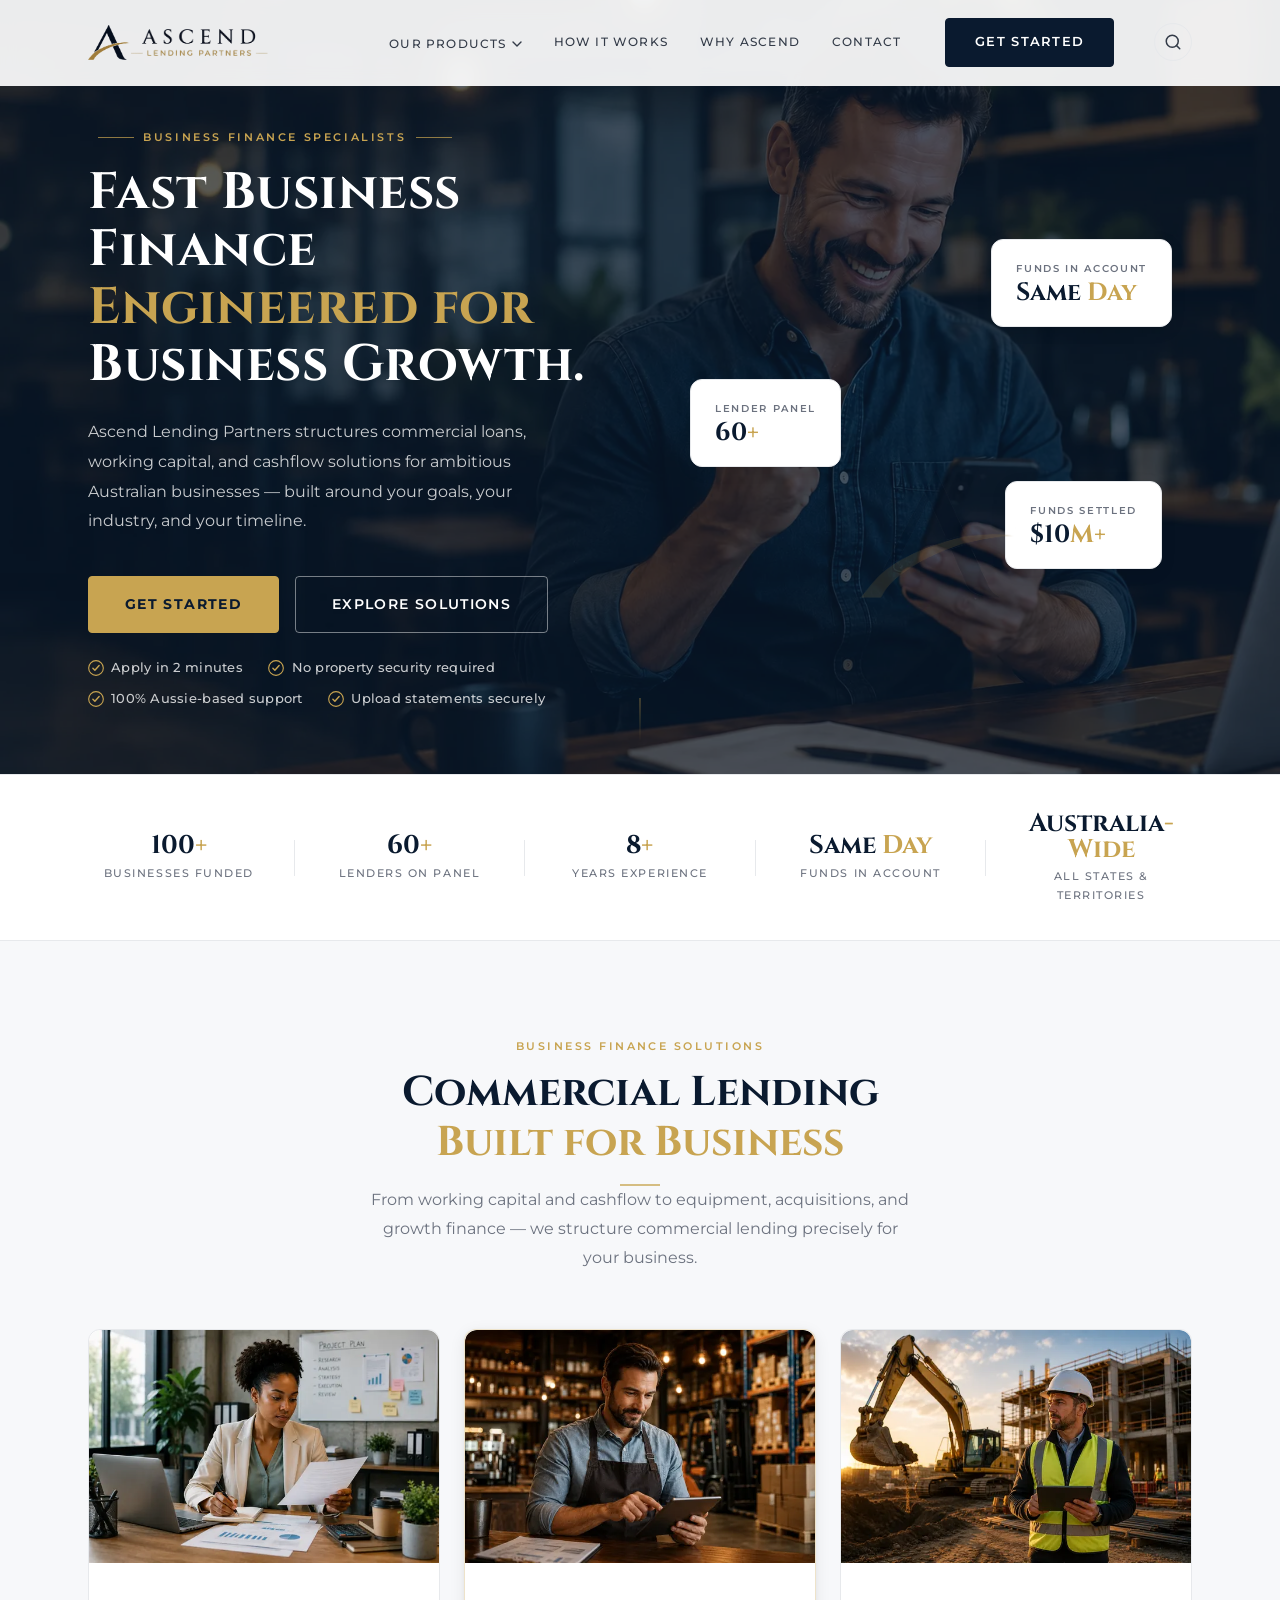
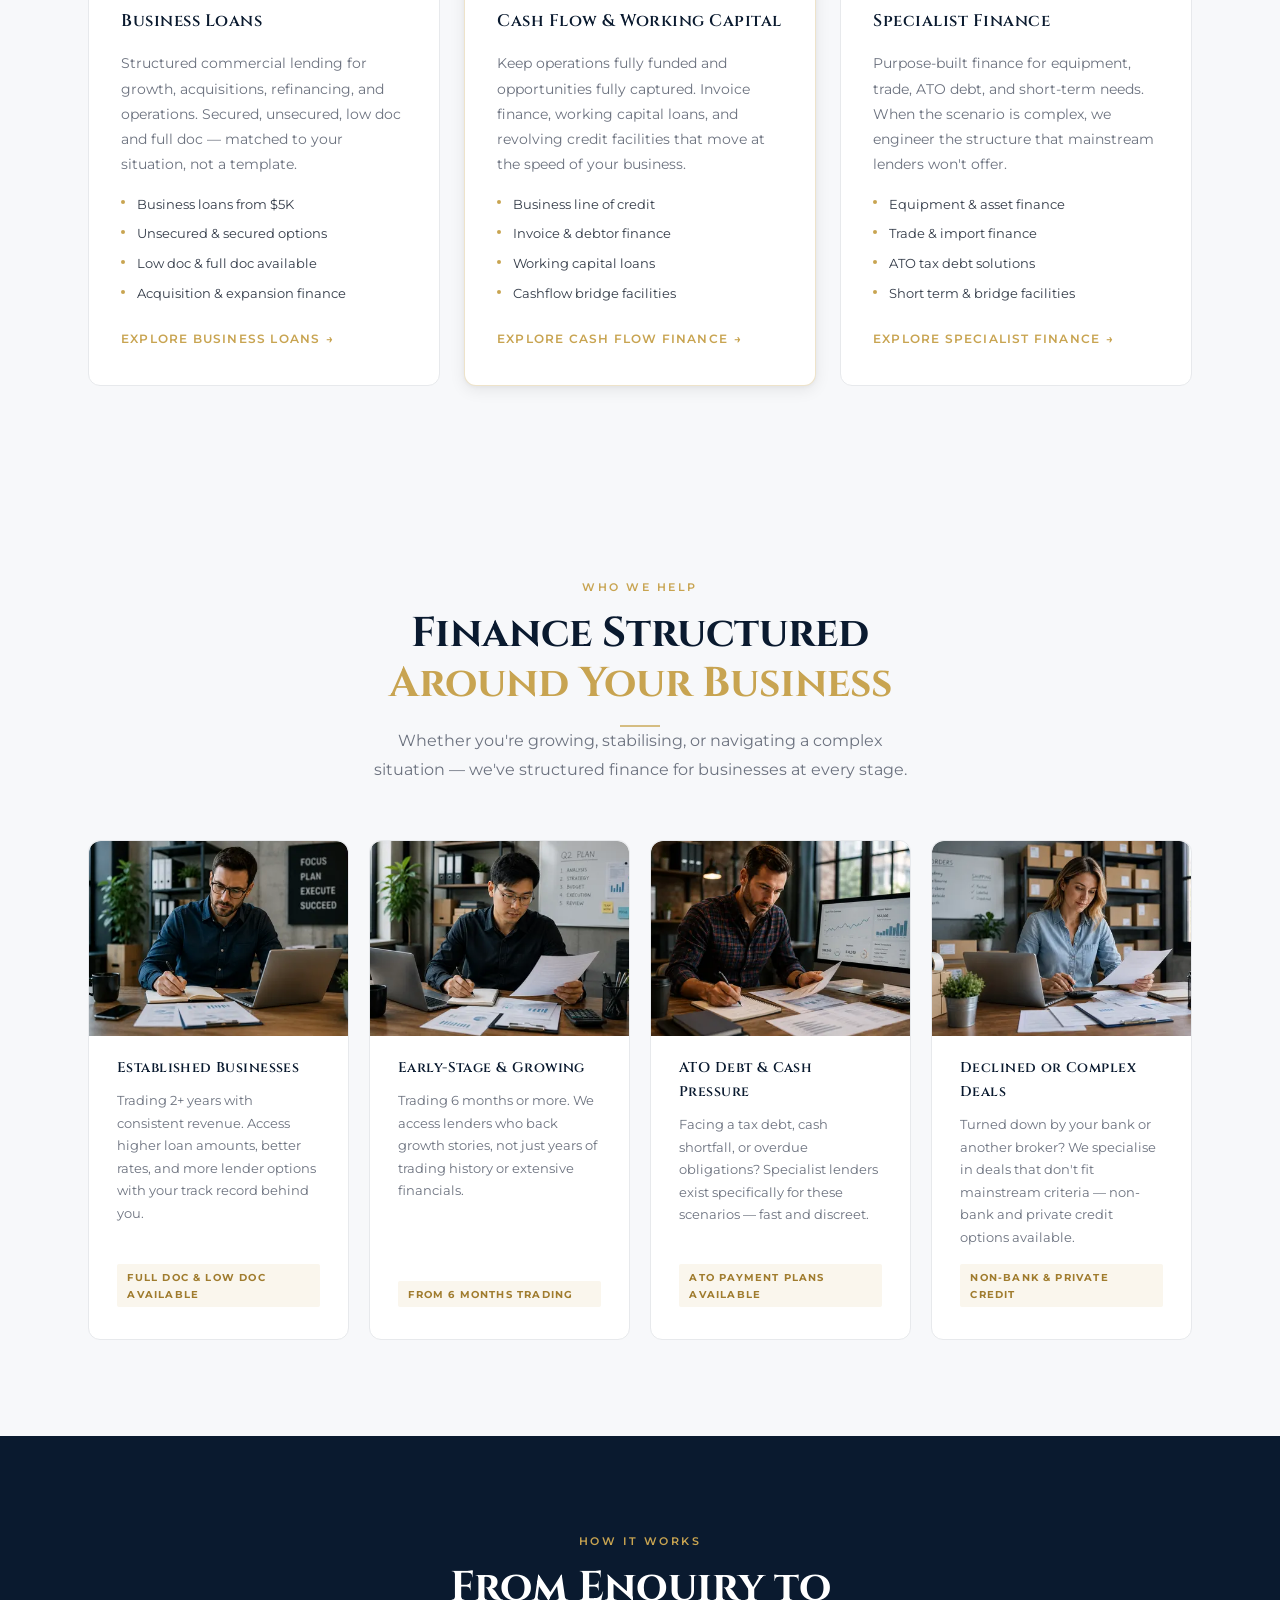
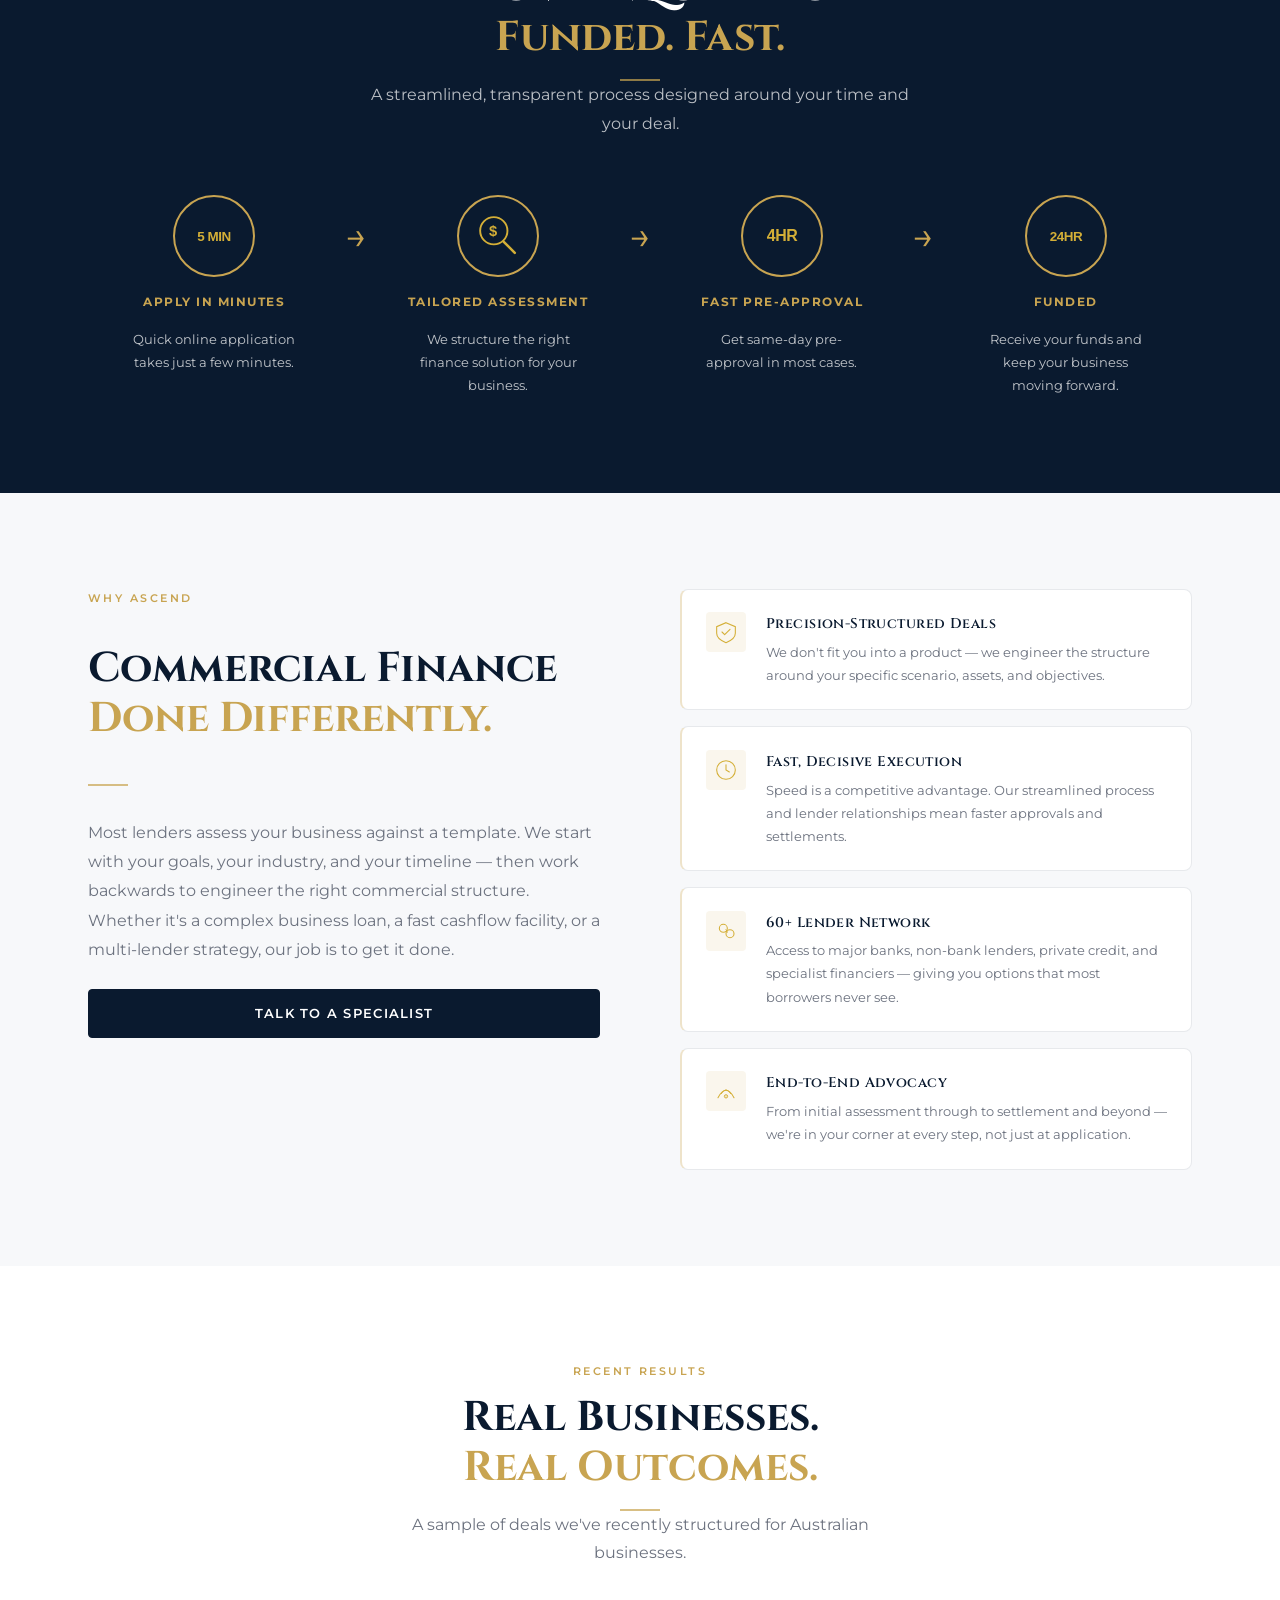
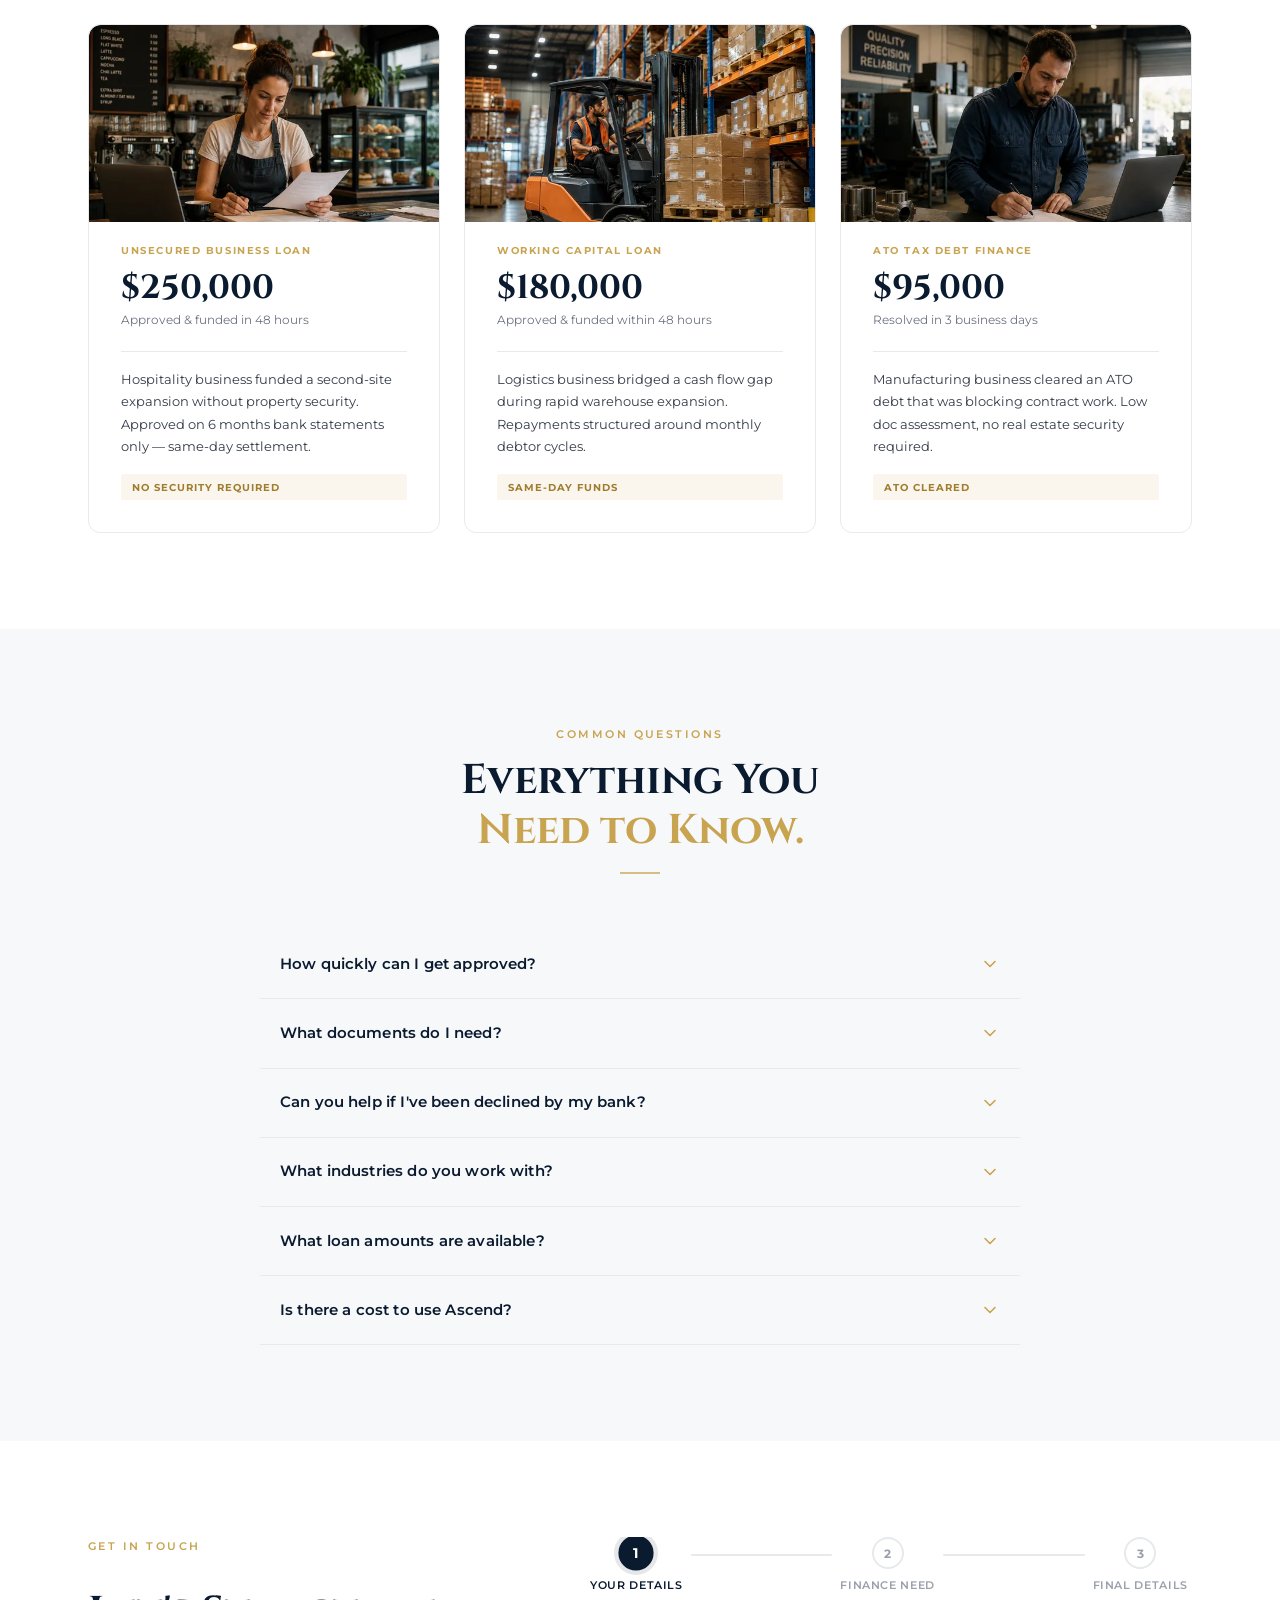
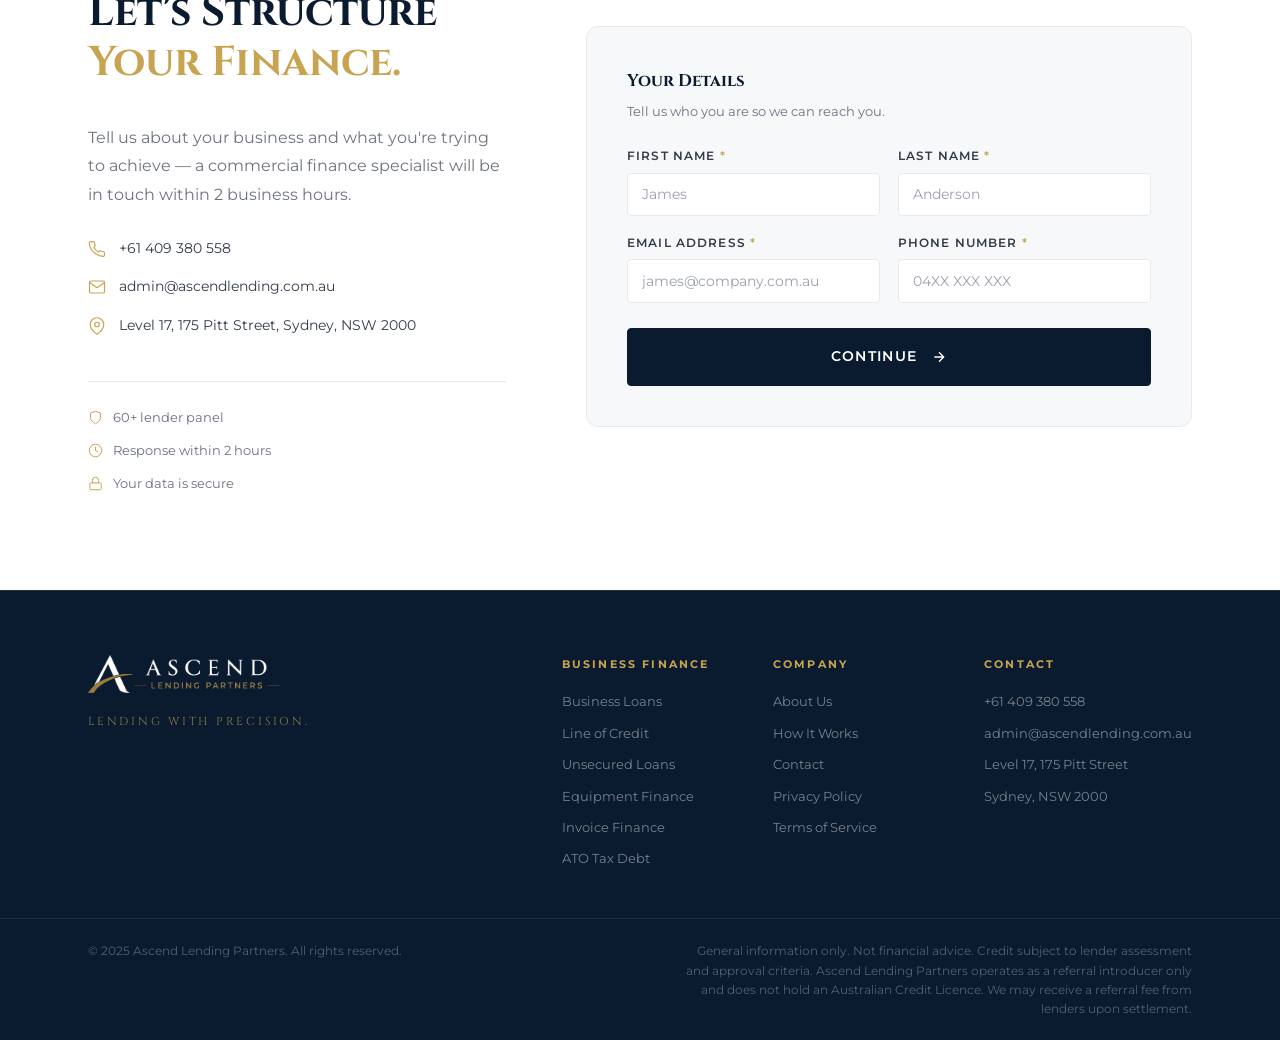
==== commit e63bb2cf: "Add files via upload" ====
--- a/index.html
+++ b/index.html
@@ -57,7 +57,7 @@
                 </nav>
 
                 <!-- CTA -->
-                <a href="#contact" class="btn btn--navy navbar__cta">Get Started</a>
+                <a href="#get-started" class="btn btn--navy navbar__cta">Get Started</a>
 
                 <!-- Search -->
                 <button class="navbar__search-btn" id="searchBtn" aria-label="Search" aria-expanded="false">
@@ -107,7 +107,7 @@
                         <div class="navbar__mega-col">
                             <p class="navbar__mega-col-title">Not sure where to start?</p>
                             <p style="font-size:0.8rem;color:var(--steel);line-height:1.65;margin-bottom:1rem;">Talk to a specialist who understands complex commercial lending — no obligation.</p>
-                            <a href="#contact" class="btn btn--navy">Talk to a Specialist</a>
+                            <a href="#get-started" class="btn btn--navy">Talk to a Specialist</a>
                         </div>
                     </div>
                 </div>
@@ -157,7 +157,7 @@
                 <a href="#process" class="mobile-link">How It Works</a>
                 <a href="#why-ascend" class="mobile-link">Why Ascend</a>
                 <a href="#contact" class="mobile-link">Contact</a>
-                <a href="#contact" class="btn btn--navy mobile-cta">Get Started</a>
+                <a href="#get-started" class="btn btn--navy mobile-cta">Get Started</a>
             </div>
         </header>
 
@@ -190,7 +190,7 @@
                         your industry, and your timeline.
                     </p>
                     <div class="hero__actions">
-                        <a href="#contact" class="btn btn--gold-dark btn--lg"
+                        <a href="#get-started" class="btn btn--gold-dark btn--lg"
                             >Get Started</a
                         >
                         <a href="#solutions" class="btn btn--outline-light btn--lg"
@@ -539,7 +539,7 @@
                         loan, a fast cashflow facility, or a multi-lender
                         strategy, our job is to get it done.
                     </p>
-                    <a href="#contact" class="btn btn--navy"
+                    <a href="#get-started" class="btn btn--navy"
                         >Talk to a Specialist</a
                     >
                 </div>
@@ -848,6 +848,7 @@
 
                 <div class="contact__right">
                     <div class="form-stepper" id="formStepper" aria-label="Form progress">
+                        <span id="get-started" aria-hidden="true"></span>
                         <div class="form-stepper__step active" data-step="1">
                             <div class="form-stepper__dot"><span>1</span></div>
                             <div class="form-stepper__label">Your Details</div>
--- a/styles.css
+++ b/styles.css
@@ -2365,3 +2365,350 @@
         border-radius: 12px;
     }
 }
+
+/* ════════════════════════════════════════════════════════════
+   MODERNISED CONTACT FORM — Step wizard, pills, slider
+════════════════════════════════════════════════════════════ */
+
+.contact__trust {
+    display: flex;
+    flex-direction: column;
+    gap: 0.65rem;
+    margin-top: 1.5rem;
+    padding-top: 1.5rem;
+    border-top: 1px solid var(--light-grey);
+}
+.contact__trust-item {
+    display: flex;
+    align-items: center;
+    gap: 0.65rem;
+    font-size: 0.82rem;
+    color: var(--steel);
+    font-family: var(--font-body);
+}
+.contact__trust-item svg {
+    width: 15px;
+    height: 15px;
+    flex-shrink: 0;
+}
+
+.form-stepper {
+    display: flex;
+    align-items: center;
+    margin-bottom: 2rem;
+    padding: 0 0.25rem;
+}
+.form-stepper__step {
+    display: flex;
+    flex-direction: column;
+    align-items: center;
+    gap: 0.4rem;
+    flex-shrink: 0;
+}
+.form-stepper__dot {
+    width: 32px;
+    height: 32px;
+    min-width: 32px;
+    min-height: 32px;
+    border-radius: 50%;
+    border: 2px solid var(--light-grey);
+    background: var(--white);
+    display: flex;
+    align-items: center;
+    justify-content: center;
+    font-family: var(--font-body);
+    font-size: 0.78rem;
+    font-weight: 700;
+    line-height: 1;
+    color: var(--text-light);
+    transition: background 0.25s ease, border-color 0.25s ease, color 0.25s ease, transform 0.25s ease;
+    box-sizing: border-box;
+    overflow: visible;
+}
+.form-stepper__dot span {
+    display: block;
+    line-height: 1;
+    transform: translateY(0.5px);
+}
+.form-stepper__step.active .form-stepper__dot {
+    background: var(--navy);
+    border-color: var(--navy);
+    color: #fff;
+    transform: scale(1.1);
+    box-shadow: 0 0 0 4px rgba(13,27,46,0.1);
+}
+.form-stepper__step.done .form-stepper__dot {
+    background: var(--gold);
+    border-color: var(--gold);
+    color: var(--navy);
+}
+.form-stepper__step.done .form-stepper__dot span {
+    font-size: 0;
+}
+.form-stepper__step.done .form-stepper__dot span::before {
+    content: "✓";
+    font-size: 0.85rem;
+}
+.form-stepper__label {
+    font-size: 0.68rem;
+    font-weight: 600;
+    letter-spacing: 0.06em;
+    text-transform: uppercase;
+    color: var(--text-light);
+    font-family: var(--font-body);
+    transition: color 0.25s ease;
+    white-space: nowrap;
+}
+.form-stepper__step.active .form-stepper__label {
+    color: var(--navy);
+}
+.form-stepper__step.done .form-stepper__label {
+    color: var(--gold-dark, #a0801f);
+}
+.form-stepper__line {
+    flex: 1;
+    height: 2px;
+    background: var(--light-grey);
+    margin: 0 0.5rem;
+    margin-bottom: 1.4rem;
+    border-radius: 2px;
+    transition: background 0.3s ease;
+}
+
+.form-step__header {
+    margin-bottom: 1.5rem;
+}
+.form-step__title {
+    font-family: var(--font-heading);
+    font-size: 1.05rem;
+    color: var(--navy);
+    margin-bottom: 0.25rem;
+}
+.form-step__sub {
+    font-family: var(--font-body);
+    font-size: 0.84rem;
+    color: var(--steel);
+}
+
+.form-nav {
+    margin-top: 0.5rem;
+}
+.form-nav--split {
+    display: flex;
+    gap: 0.75rem;
+    align-items: center;
+}
+.form-nav--split .btn:last-child {
+    flex: 1;
+}
+.btn--outline {
+    background: transparent;
+    border: 1.5px solid var(--light-grey);
+    color: var(--charcoal);
+    padding: 0.72rem 1.25rem;
+    border-radius: var(--radius-sm);
+    font-family: var(--font-body);
+    font-size: 0.82rem;
+    font-weight: 600;
+    letter-spacing: 0.06em;
+    cursor: pointer;
+    display: inline-flex;
+    align-items: center;
+    transition: border-color 0.2s, color 0.2s, background 0.2s;
+    white-space: nowrap;
+}
+.btn--outline:hover {
+    border-color: var(--navy);
+    color: var(--navy);
+    background: rgba(13,27,46,0.03);
+}
+
+.pill-grid {
+    display: flex;
+    flex-wrap: wrap;
+    gap: 0.5rem;
+    margin-top: 0.5rem;
+    width: 100%;
+    box-sizing: border-box;
+}
+.form-step {
+    width: 100%;
+    box-sizing: border-box;
+}
+.pill {
+    padding: 0.45rem 1rem;
+    border-radius: 999px;
+    border: 1.5px solid var(--light-grey);
+    background: var(--white);
+    color: var(--charcoal);
+    font-family: var(--font-body);
+    font-size: 0.8rem;
+    font-weight: 500;
+    cursor: pointer;
+    transition: border-color 0.18s, background 0.18s, color 0.18s, transform 0.15s, box-shadow 0.18s;
+    white-space: nowrap;
+}
+.pill:hover {
+    border-color: var(--navy);
+    color: var(--navy);
+    background: rgba(13,27,46,0.03);
+    transform: translateY(-1px);
+}
+.pill.active {
+    background: var(--navy);
+    border-color: var(--navy);
+    color: #fff;
+    box-shadow: 0 3px 10px rgba(13,27,46,0.2);
+    transform: translateY(-1px);
+}
+
+.slider-display {
+    text-align: center;
+    margin-bottom: 0.75rem;
+}
+.slider-amount {
+    font-family: var(--font-heading);
+    font-size: 2rem;
+    font-weight: 700;
+    color: var(--navy);
+    letter-spacing: -0.02em;
+    transition: color 0.2s;
+}
+.slider-wrap {
+    position: relative;
+    padding: 0.25rem 0;
+    width: 100%;
+    box-sizing: border-box;
+}
+.amount-slider {
+    -webkit-appearance: none;
+    appearance: none;
+    width: 100%;
+    display: block;
+    box-sizing: border-box;
+    height: 6px;
+    border-radius: 999px;
+    background: linear-gradient(
+        to right,
+        var(--navy) 0%,
+        var(--navy) var(--fill, 23.6%),
+        #e2e5ea var(--fill, 23.6%),
+        #e2e5ea 100%
+    );
+    outline: none;
+    cursor: pointer;
+    border: none;
+    padding: 0;
+    transition: background 0.1s;
+}
+.amount-slider::-webkit-slider-thumb {
+    -webkit-appearance: none;
+    appearance: none;
+    width: 22px;
+    height: 22px;
+    border-radius: 50%;
+    background: var(--navy);
+    border: 3px solid #fff;
+    box-shadow: 0 2px 8px rgba(13,27,46,0.35);
+    cursor: pointer;
+    transition: transform 0.15s, box-shadow 0.15s;
+}
+.amount-slider::-webkit-slider-thumb:hover,
+.amount-slider::-webkit-slider-thumb:active {
+    transform: scale(1.2);
+    box-shadow: 0 3px 14px rgba(13,27,46,0.4);
+}
+.amount-slider::-moz-range-thumb {
+    width: 22px;
+    height: 22px;
+    border-radius: 50%;
+    background: var(--navy);
+    border: 3px solid #fff;
+    box-shadow: 0 2px 8px rgba(13,27,46,0.35);
+    cursor: pointer;
+}
+.slider-labels {
+    display: flex;
+    justify-content: space-between;
+    margin-top: 0.5rem;
+    font-family: var(--font-body);
+    font-size: 0.75rem;
+    color: var(--text-light);
+}
+
+.form-group {
+    transition: transform 0.2s ease;
+}
+.form-group.is-focused {
+    transform: translateY(-2px);
+}
+.form-group.is-focused label {
+    color: var(--navy);
+}
+.form-group input,
+.form-group textarea {
+    transition: border-color 0.2s, box-shadow 0.2s, transform 0.2s;
+}
+
+@media (max-width: 640px) {
+    .form-stepper__label { display: none; }
+    .form-stepper__line  { margin-bottom: 0; }
+    .form-nav--split     { flex-direction: column-reverse; }
+    .form-nav--split .btn { width: 100%; justify-content: center; }
+    .slider-amount       { font-size: 1.6rem; }
+}
+
+/* ── Contact form container fixes ── */
+.contact__inner {
+    display: grid;
+    grid-template-columns: minmax(0, 1fr) minmax(0, 1.45fr);
+    gap: 5rem;
+    align-items: start;
+}
+.contact__left {
+    min-width: 0;
+}
+.contact__right {
+    min-width: 0;
+    width: 100%;
+    overflow: hidden;
+}
+.contact-form {
+    box-sizing: border-box;
+    width: 100%;
+    min-width: 0;
+}
+.form-row {
+    display: grid;
+    grid-template-columns: minmax(0, 1fr) minmax(0, 1fr);
+    gap: 1.1rem;
+    width: 100%;
+    box-sizing: border-box;
+}
+.form-row > .form-group {
+    min-width: 0;
+    overflow: hidden;
+}
+.form-group input,
+.form-group select,
+.form-group textarea {
+    width: 100%;
+    box-sizing: border-box;
+}
+.form-disclaimer {
+    margin-top: 1rem;
+}
+
+/* ── Re-assert mobile stacking (form-row must stay 1 column on small screens) ── */
+@media (max-width: 768px) {
+    .form-row {
+        grid-template-columns: 1fr;
+    }
+    .contact__inner {
+        grid-template-columns: 1fr;
+        gap: 2.5rem;
+    }
+    .contact__left {
+        position: static;
+    }
+}
